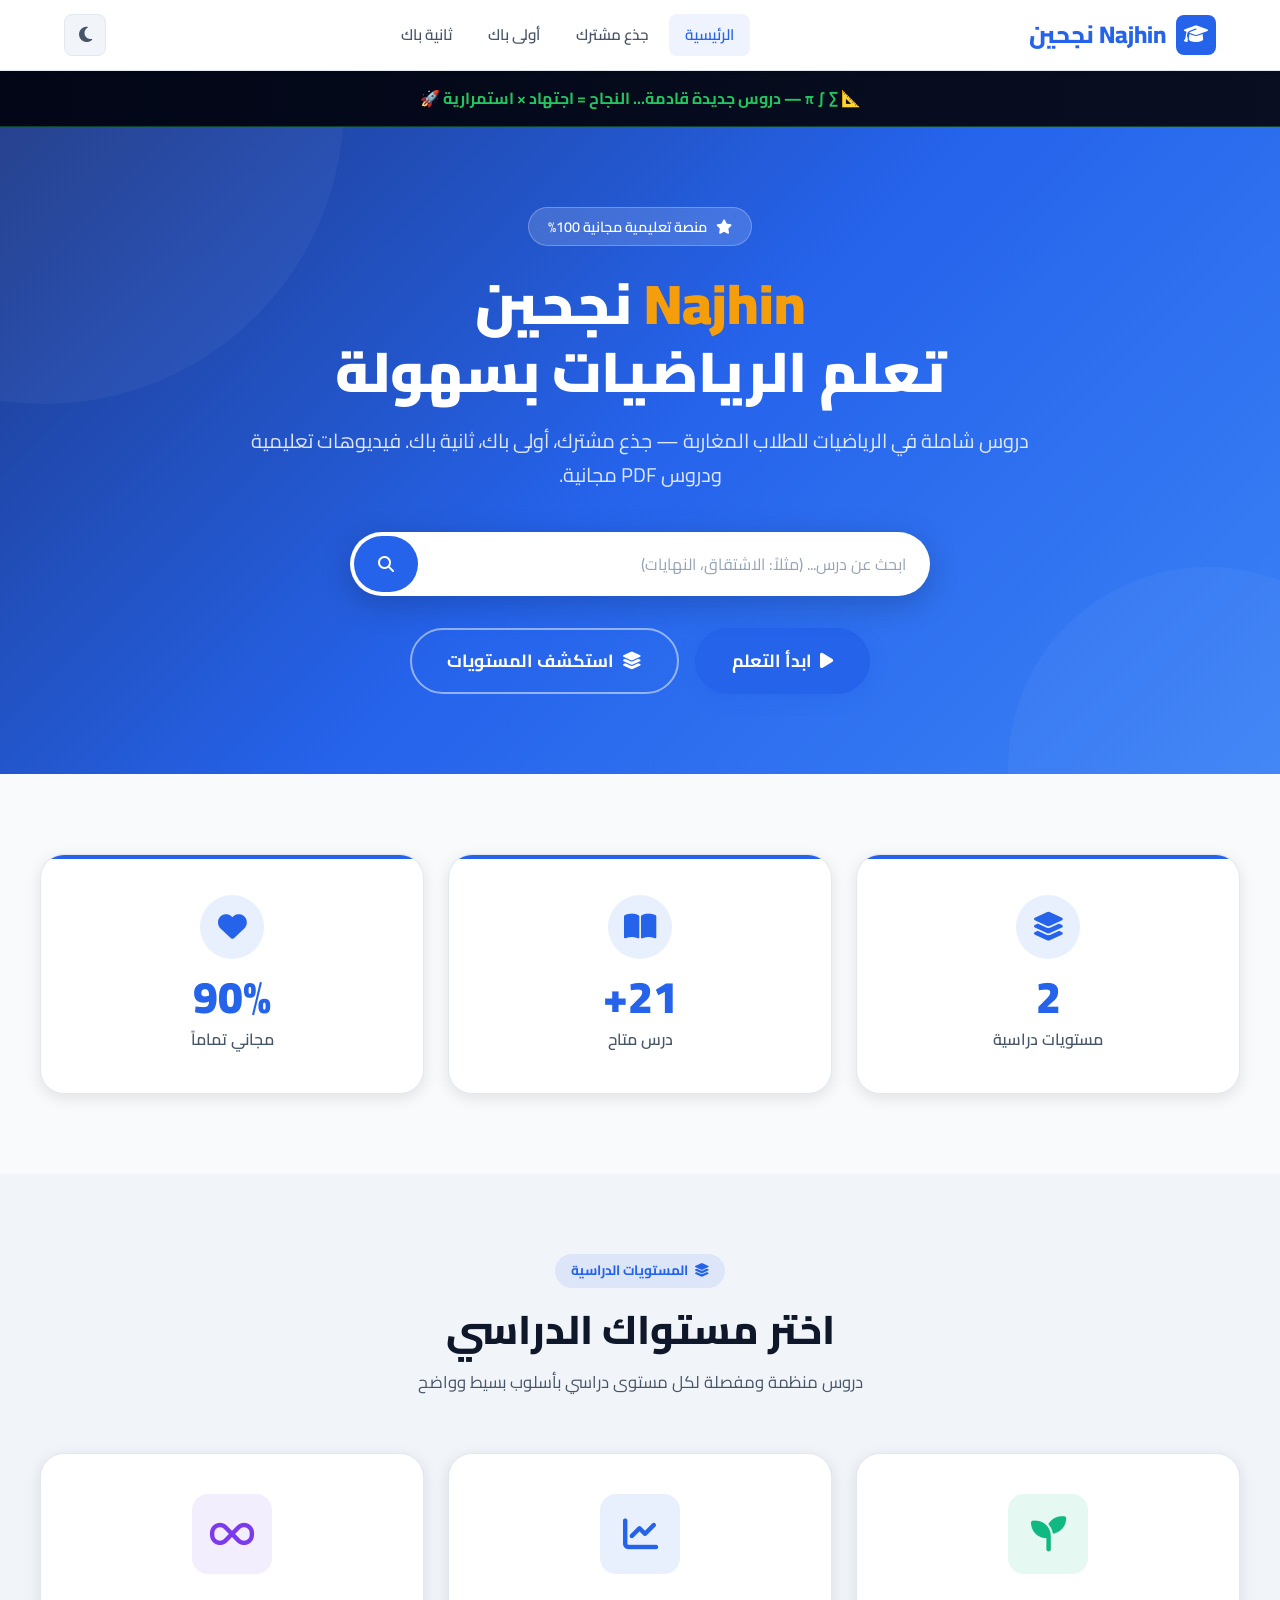
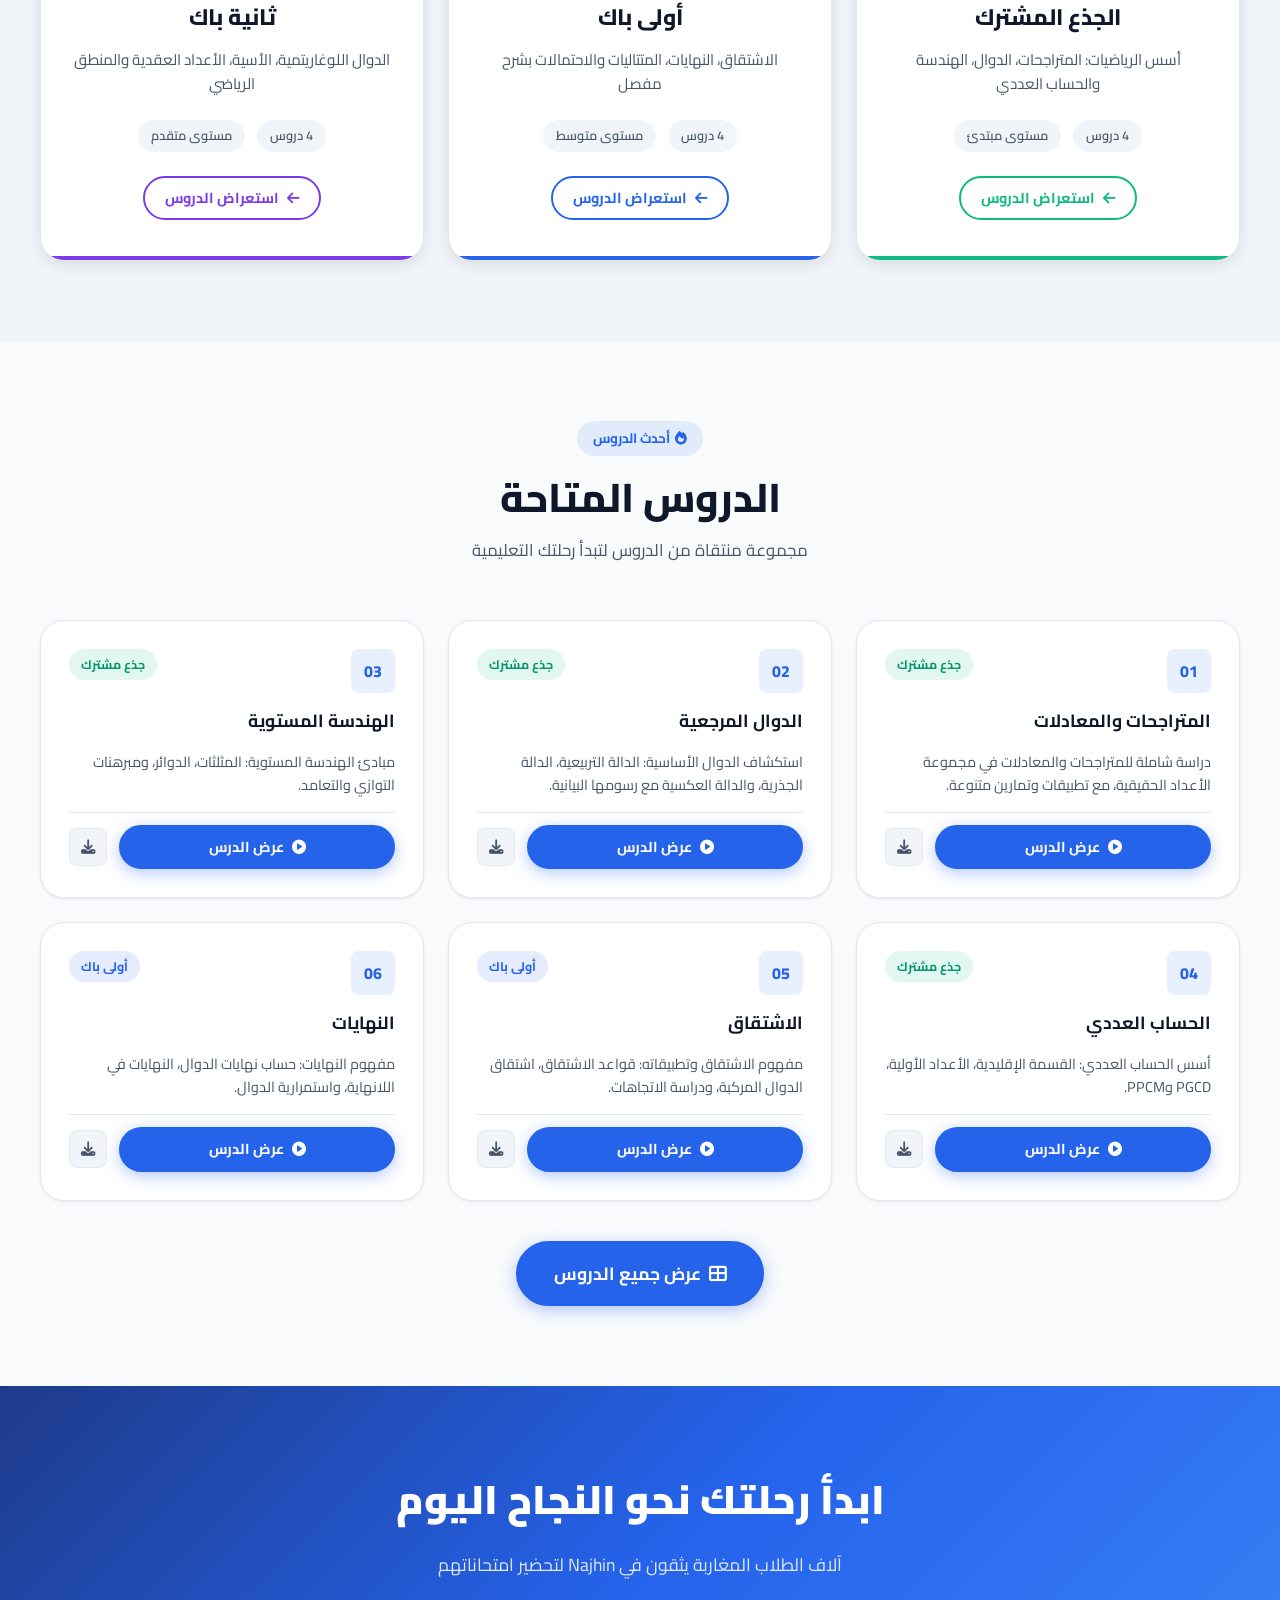
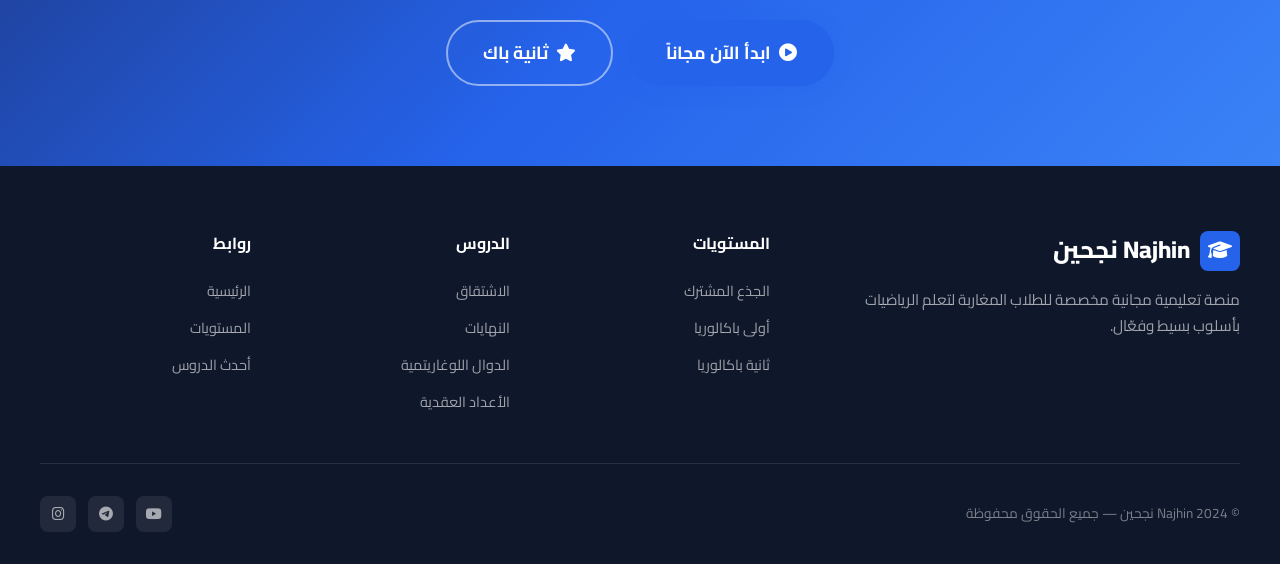
==== index.html @ 05d90739 "Update index.html" ====
<!DOCTYPE html>
<html lang="ar" dir="rtl">
<head>
  <meta charset="UTF-8" />
  <meta name="viewport" content="width=device-width, initial-scale=1.0" />
<title>Najhin - Cours Maths Maroc (TC, 1BAC, 2BAC) | نجحين</title>

<meta name="description" content="Cours de mathématiques au Maroc pour TC, 1BAC et 2BAC avec vidéos, PDF et exercices corrigés. منصة نجحين لتعلم الرياضيات بسهولة." />

<meta name="keywords" content="math maroc, 2bac maroc, cours math 1bac, tc maroc, exercices math maroc, najhin, نجحين رياضيات" />

<meta name="robots" content="index, follow" />
<meta name="author" content="Najhin" />
  <!-- Fonts -->
  <link rel="preconnect" href="https://fonts.googleapis.com" />
  <link rel="preconnect" href="https://fonts.gstatic.com" crossorigin />
  <link href="https://fonts.googleapis.com/css2?family=Cairo:wght@300;400;500;600;700;800;900&display=swap" rel="stylesheet" />
  <!-- Icons -->
  <link rel="stylesheet" href="https://cdnjs.cloudflare.com/ajax/libs/font-awesome/6.5.0/css/all.min.css" />
  <!-- Styles -->
  <link rel="stylesheet" href="css/style.css" />
</head>
<body class="page-home">

  <!-- ==================== NAVBAR ==================== -->
  <nav class="navbar">
    <div class="nav-container">
      <a href="index.html" class="nav-logo">
        <div class="logo-icon"><i class="fas fa-graduation-cap"></i></div>
        <span>Najhin نجحين</span>
      </a>

      <div class="nav-links">
        <a href="index.html" class="active">الرئيسية</a>
        <a href="tronc.html">جذع مشترك</a>
        <a href="1bac.html">أولى باك</a>
        <a href="2bac.html">ثانية باك</a>
      </div>

      <div class="nav-actions">
        <button class="btn-theme-toggle" aria-label="تغيير الوضع">
          <i class="fas fa-moon theme-icon"></i>
        </button>
        <button class="btn-menu" aria-label="القائمة">
          <i class="fas fa-bars"></i>
        </button>
      </div>
    </div>

    <!-- Mobile Menu -->
    <div class="mobile-menu">
      <a href="index.html"><i class="fas fa-home"></i> الرئيسية</a>
      <a href="tronc.html"><i class="fas fa-book"></i> جذع مشترك</a>
      <a href="1bac.html"><i class="fas fa-book-open"></i> أولى باك</a>
      <a href="2bac.html"><i class="fas fa-star"></i> ثانية باك</a>
    </div>
  </nav>

<!-- BAR ADS -->
  <div style="
  background: linear-gradient(270deg, #020617, #0f172a, #020617);
  background-size: 400% 400%;
  animation: gradientMove 8s ease infinite;
  color: #22c55e;
  text-align: center;
  padding: 14px;
  font-weight: 700;
  border-bottom: 1px solid rgba(34,197,94,0.3);
">
  📐 ∑ ∫ π — دروس جديدة قادمة... النجاح = اجتهاد × استمرارية 🚀
</div>

<style>
@keyframes gradientMove {
  0% { background-position: 0% 50%; }
  50% { background-position: 100% 50%; }
  100% { background-position: 0% 50%; }
}
</style>
  
  <!-- ==================== HERO ==================== -->
  <section class="hero">
    <div class="hero-content">
      <div class="hero-badge">
        <i class="fas fa-star" style="margin-left:0.4rem"></i>
        منصة تعليمية مجانية 100%
      </div>
      <h1>
        <span>Najhin</span> نجحين<br />
       تعلم الرياضيات بسهولة
      </h1>
      <p class="hero-subtitle">
        دروس شاملة في الرياضيات للطلاب المغاربة — جذع مشترك، أولى باك، ثانية باك.
        فيديوهات تعليمية ودروس PDF مجانية.
      </p>

      <!-- Search Bar -->
      <div class="search-container">
        <div class="search-wrapper">
          <input
            type="text"
            class="search-input"
            placeholder="ابحث عن درس... (مثلاً: الاشتقاق، النهايات)"
            aria-label="بحث في الدروس"
          />
          <button class="search-btn" aria-label="بحث">
            <i class="fas fa-search"></i>
          </button>
        </div>
        <div class="search-results" role="listbox"></div>
      </div>

      <div class="hero-cta-group">
        <a href="tronc.html" class="btn btn-primary btn-lg">
          <i class="fas fa-play"></i> ابدأ التعلم
        </a>
        <a href="#levels" class="btn btn-outline btn-lg">
          <i class="fas fa-layer-group"></i> استكشف المستويات
        </a>
      </div>
    </div>
  </section>

  <!-- ==================== STATS ==================== -->
  <section class="section">
    <div class="container">
      <div class="stats-grid">
        <div class="stat-card">
          <div class="stat-icon"><i class="fas fa-layer-group"></i></div>
          <div class="stat-number" data-count="3" data-suffix="">3</div>
          <div class="stat-label">مستويات دراسية</div>
        </div>
        <div class="stat-card">
          <div class="stat-icon"><i class="fas fa-book-open"></i></div>
          <div class="stat-number" data-count="24" data-suffix="+">24+</div>
          <div class="stat-label">درس متاح</div>
        </div>
        <div class="stat-card">
          <div class="stat-icon"><i class="fas fa-heart"></i></div>
          <div class="stat-number" data-count="100" data-suffix="%">100%</div>
          <div class="stat-label">مجاني تماماً</div>
        </div>
      </div>
    </div>
  </section>

  <!-- ==================== LEVELS ==================== -->
  <section class="section section-alt" id="levels">
    <div class="container">
      <div class="section-header">
        <div class="section-label"><i class="fas fa-layer-group" style="margin-left:0.35rem"></i>المستويات الدراسية</div>
        <h2>اختر مستواك الدراسي</h2>
        <p>دروس منظمة ومفصلة لكل مستوى دراسي بأسلوب بسيط وواضح</p>
      </div>

      <div class="levels-grid">
        <!-- Tronc Commun -->
        <a href="tronc.html" class="level-card" style="--card-color:#10b981;--card-bg:rgba(16,185,129,0.1)">
          <div class="level-icon">
            <i class="fas fa-seedling"></i>
          </div>
          <h3>الجذع المشترك</h3>
          <p>أسس الرياضيات: المتراجحات، الدوال، الهندسة والحساب العددي</p>
          <div class="level-meta">
            <span class="badge">4 دروس</span>
            <span class="badge">مستوى مبتدئ</span>
          </div>
          <span class="btn btn-outline-primary btn-sm" style="--primary:#10b981">
            <i class="fas fa-arrow-left"></i> استعراض الدروس
          </span>
        </a>

        <!-- 1ère Bac -->
        <a href="1bac.html" class="level-card" style="--card-color:#2563eb;--card-bg:rgba(37,99,235,0.1)">
          <div class="level-icon">
            <i class="fas fa-chart-line"></i>
          </div>
          <h3>أولى باك</h3>
          <p>الاشتقاق، النهايات، المتتاليات والاحتمالات بشرح مفصل</p>
          <div class="level-meta">
            <span class="badge">4 دروس</span>
            <span class="badge">مستوى متوسط</span>
          </div>
          <span class="btn btn-outline-primary btn-sm">
            <i class="fas fa-arrow-left"></i> استعراض الدروس
          </span>
        </a>

        <!-- 2ème Bac -->
        <a href="2bac.html" class="level-card" style="--card-color:#7c3aed;--card-bg:rgba(139,92,246,0.1)">
          <div class="level-icon">
            <i class="fas fa-infinity"></i>
          </div>
          <h3>ثانية باك</h3>
          <p>الدوال اللوغاريتمية، الأسية، الأعداد العقدية والمنطق الرياضي</p>
          <div class="level-meta">
            <span class="badge">4 دروس</span>
            <span class="badge">مستوى متقدم</span>
          </div>
          <span class="btn btn-outline-primary btn-sm" style="--primary:#7c3aed">
            <i class="fas fa-arrow-left"></i> استعراض الدروس
          </span>
        </a>
      </div>
    </div>
  </section>

  <!-- ==================== LATEST LESSONS ==================== -->
  <section class="section" id="latest">
    <div class="container">
      <div class="section-header">
        <div class="section-label"><i class="fas fa-fire" style="margin-left:0.35rem"></i>أحدث الدروس</div>
        <h2>الدروس المتاحة</h2>
        <p>مجموعة منتقاة من الدروس لتبدأ رحلتك التعليمية</p>
      </div>

      <div class="lessons-grid" id="latest-lessons">
        <div class="spinner"></div>
      </div>

      <div style="text-align:center;margin-top:2.5rem">
        <a href="tronc.html" class="btn btn-primary btn-lg">
          <i class="fas fa-th-large"></i> عرض جميع الدروس
        </a>
      </div>
    </div>
  </section>

  <!-- ==================== CTA ==================== -->
  <section class="cta-section">
    <div class="container">
      <h2>ابدأ رحلتك نحو النجاح اليوم</h2>
      <p>آلاف الطلاب المغاربة يثقون في Najhin لتحضير امتحاناتهم</p>
      <div class="cta-group">
        <a href="tronc.html" class="btn btn-primary btn-lg">
          <i class="fas fa-play-circle"></i> ابدأ الآن مجاناً
        </a>
        <a href="2bac.html" class="btn btn-outline btn-lg">
          <i class="fas fa-star"></i> ثانية باك
        </a>
      </div>
    </div>
  </section>

  <!-- ==================== FOOTER ==================== -->
  <footer class="footer">
    <div class="footer-grid">
      <div class="footer-brand">
        <a href="index.html" class="nav-logo">
          <div class="logo-icon"><i class="fas fa-graduation-cap"></i></div>
          <span>Najhin نجحين</span>
        </a>
        <p style="margin-top:1rem">منصة تعليمية مجانية مخصصة للطلاب المغاربة لتعلم الرياضيات بأسلوب بسيط وفعّال.</p>
      </div>
      <div class="footer-col">
        <h4>المستويات</h4>
        <ul>
          <li><a href="tronc.html">الجذع المشترك</a></li>
          <li><a href="1bac.html">أولى باكالوريا</a></li>
          <li><a href="2bac.html">ثانية باكالوريا</a></li>
        </ul>
      </div>
      <div class="footer-col">
        <h4>الدروس</h4>
        <ul>
          <li><a href="lesson.html?slug=derivation">الاشتقاق</a></li>
          <li><a href="lesson.html?slug=limits">النهايات</a></li>
          <li><a href="lesson.html?slug=logarithms">الدوال اللوغاريتمية</a></li>
          <li><a href="lesson.html?slug=complex">الأعداد العقدية</a></li>
        </ul>
      </div>
      <div class="footer-col">
        <h4>روابط</h4>
        <ul>
          <li><a href="index.html">الرئيسية</a></li>
          <li><a href="#levels">المستويات</a></li>
          <li><a href="#latest">أحدث الدروس</a></li>
        </ul>
      </div>
    </div>
    <div class="footer-bottom" style="max-width:1200px;margin:0 auto">
      <p>© 2024 Najhin نجحين — جميع الحقوق محفوظة</p>
      <div class="footer-social">
        <a href="#" aria-label="YouTube"><i class="fab fa-youtube"></i></a>
        <a href="#" aria-label="Telegram"><i class="fab fa-telegram"></i></a>
        <a href="#" aria-label="Instagram"><i class="fab fa-instagram"></i></a>
      </div>
    </div>
  </footer>

  <!-- Scroll to Top -->
  <button class="scroll-top" aria-label="العودة للأعلى">
    <i class="fas fa-chevron-up"></i>
  </button>

  <script src="js/main.js"></script>
</body>
</html>
---- css/style.css ----
/* ==========================================
   Najhin - نجحين - Math Education Website
   CSS Stylesheet
   ========================================== */

/* --- Google Fonts Import --- */
@import url('https://fonts.googleapis.com/css2?family=Cairo:wght@300;400;500;600;700;800;900&display=swap');

/* --- CSS Variables (Light Mode) --- */
:root {
  --primary: #2563eb;
  --primary-dark: #1d4ed8;
  --primary-light: #3b82f6;
  --secondary: #0f172a;
  --accent: #f59e0b;
  --success: #10b981;
  --danger: #ef4444;

  --bg: #f8fafc;
  --bg-card: #ffffff;
  --bg-nav: #ffffff;
  --bg-footer: #0f172a;
  --bg-hero: linear-gradient(135deg, #1e3a8a 0%, #2563eb 50%, #3b82f6 100%);
  --bg-section-alt: #f1f5f9;

  --text-primary: #0f172a;
  --text-secondary: #475569;
  --text-muted: #94a3b8;
  --text-on-primary: #ffffff;
  --text-on-dark: #e2e8f0;

  --border: #e2e8f0;
  --border-focus: #2563eb;

  --shadow-sm: 0 1px 3px rgba(0,0,0,0.08);
  --shadow-md: 0 4px 16px rgba(0,0,0,0.10);
  --shadow-lg: 0 8px 32px rgba(0,0,0,0.12);
  --shadow-hover: 0 12px 40px rgba(37,99,235,0.18);

  --radius-sm: 8px;
  --radius-md: 16px;
  --radius-lg: 24px;
  --radius-xl: 32px;

  --transition: all 0.3s ease;
  --font: 'Cairo', sans-serif;
}

/* --- Dark Mode Variables --- */
[data-theme="dark"] {
  --bg: #0f172a;
  --bg-card: #1e293b;
  --bg-nav: #1e293b;
  --bg-footer: #020617;
  --bg-hero: linear-gradient(135deg, #0f172a 0%, #1e3a8a 50%, #1d4ed8 100%);
  --bg-section-alt: #1a2744;

  --text-primary: #f1f5f9;
  --text-secondary: #94a3b8;
  --text-muted: #64748b;
  --text-on-dark: #cbd5e1;

  --border: #334155;
  --border-focus: #3b82f6;

  --shadow-sm: 0 1px 3px rgba(0,0,0,0.3);
  --shadow-md: 0 4px 16px rgba(0,0,0,0.4);
  --shadow-lg: 0 8px 32px rgba(0,0,0,0.5);
  --shadow-hover: 0 12px 40px rgba(59,130,246,0.25);
}

/* --- Reset & Base --- */
*, *::before, *::after {
  box-sizing: border-box;
  margin: 0;
  padding: 0;
}

html {
  scroll-behavior: smooth;
  font-size: 16px;
}

body {
  font-family: var(--font);
  background-color: var(--bg);
  color: var(--text-primary);
  direction: rtl;
  text-align: right;
  transition: background-color 0.3s ease, color 0.3s ease;
  line-height: 1.7;
  overflow-x: hidden;
}

a {
  color: inherit;
  text-decoration: none;
  transition: var(--transition);
}

img {
  max-width: 100%;
  height: auto;
  display: block;
}

ul, ol {
  list-style: none;
}

button {
  font-family: var(--font);
  cursor: pointer;
  border: none;
  outline: none;
  transition: var(--transition);
}

input, textarea, select {
  font-family: var(--font);
  outline: none;
  border: none;
}

/* ==========================================
   NAVBAR
   ========================================== */
.navbar {
  background: var(--bg-nav);
  border-bottom: 1px solid var(--border);
  position: sticky;
  top: 0;
  z-index: 1000;
  box-shadow: var(--shadow-sm);
  transition: background-color 0.3s ease;
}

.nav-container {
  max-width: 1200px;
  margin: 0 auto;
  padding: 0 1.5rem;
  display: flex;
  align-items: center;
  justify-content: space-between;
  height: 70px;
  gap: 1rem;
}

.nav-logo {
  display: flex;
  align-items: center;
  gap: 0.6rem;
  font-size: 1.5rem;
  font-weight: 800;
  color: var(--primary);
  flex-shrink: 0;
}

.nav-logo .logo-icon {
  width: 40px;
  height: 40px;
  background: var(--primary);
  color: white;
  border-radius: var(--radius-sm);
  display: flex;
  align-items: center;
  justify-content: center;
  font-size: 1.2rem;
}

.nav-links {
  display: flex;
  align-items: center;
  gap: 0.25rem;
}

.nav-links a {
  padding: 0.5rem 1rem;
  border-radius: var(--radius-sm);
  font-weight: 600;
  font-size: 0.95rem;
  color: var(--text-secondary);
  white-space: nowrap;
}

.nav-links a:hover,
.nav-links a.active {
  color: var(--primary);
  background: rgba(37,99,235,0.08);
}

.nav-actions {
  display: flex;
  align-items: center;
  gap: 0.5rem;
  flex-shrink: 0;
}

.btn-theme-toggle {
  width: 42px;
  height: 42px;
  border-radius: var(--radius-sm);
  background: var(--bg-section-alt);
  color: var(--text-secondary);
  display: flex;
  align-items: center;
  justify-content: center;
  font-size: 1.1rem;
  border: 1px solid var(--border);
}

.btn-theme-toggle:hover {
  background: var(--primary);
  color: white;
  border-color: var(--primary);
}

.btn-menu {
  display: none;
  width: 42px;
  height: 42px;
  border-radius: var(--radius-sm);
  background: var(--bg-section-alt);
  color: var(--text-secondary);
  align-items: center;
  justify-content: center;
  font-size: 1.2rem;
  border: 1px solid var(--border);
}

.mobile-menu {
  display: none;
  flex-direction: column;
  gap: 0.25rem;
  padding: 1rem 1.5rem;
  background: var(--bg-nav);
  border-top: 1px solid var(--border);
}

.mobile-menu.open {
  display: flex;
}

.mobile-menu a {
  padding: 0.75rem 1rem;
  border-radius: var(--radius-sm);
  font-weight: 600;
  color: var(--text-secondary);
  display: flex;
  align-items: center;
  gap: 0.5rem;
}

.mobile-menu a:hover,
.mobile-menu a.active {
  color: var(--primary);
  background: rgba(37,99,235,0.08);
}

/* ==========================================
   HERO SECTION
   ========================================== */
.hero {
  background: var(--bg-hero);
  padding: 5rem 1.5rem;
  text-align: center;
  position: relative;
  overflow: hidden;
}

.hero::before {
  content: '';
  position: absolute;
  top: -50%;
  left: -20%;
  width: 600px;
  height: 600px;
  background: rgba(255,255,255,0.04);
  border-radius: 50%;
  pointer-events: none;
}

.hero::after {
  content: '';
  position: absolute;
  bottom: -30%;
  right: -10%;
  width: 400px;
  height: 400px;
  background: rgba(255,255,255,0.04);
  border-radius: 50%;
  pointer-events: none;
}

.hero-content {
  max-width: 780px;
  margin: 0 auto;
  position: relative;
  z-index: 1;
}

.hero-badge {
  display: inline-block;
  background: rgba(255,255,255,0.15);
  color: white;
  padding: 0.4rem 1.2rem;
  border-radius: 50px;
  font-size: 0.9rem;
  font-weight: 600;
  margin-bottom: 1.5rem;
  border: 1px solid rgba(255,255,255,0.25);
  backdrop-filter: blur(10px);
}

.hero h1 {
  font-size: clamp(2rem, 5vw, 3.5rem);
  font-weight: 900;
  color: white;
  line-height: 1.2;
  margin-bottom: 1.2rem;
}

.hero h1 span {
  color: var(--accent);
}

.hero-subtitle {
  font-size: clamp(1rem, 2.5vw, 1.25rem);
  color: rgba(255,255,255,0.85);
  margin-bottom: 2.5rem;
  font-weight: 400;
}

/* Search Bar */
.search-container {
  max-width: 580px;
  margin: 0 auto 2rem;
  position: relative;
}

.search-wrapper {
  display: flex;
  background: white;
  border-radius: 50px;
  overflow: hidden;
  box-shadow: 0 8px 32px rgba(0,0,0,0.2);
}

.search-input {
  flex: 1;
  padding: 1rem 1.5rem;
  font-size: 1rem;
  font-family: var(--font);
  color: var(--secondary);
  background: transparent;
  direction: rtl;
}

.search-input::placeholder {
  color: #94a3b8;
}

.search-btn {
  padding: 0.8rem 1.5rem;
  background: var(--primary);
  color: white;
  font-size: 1rem;
  border-radius: 50px;
  margin: 4px;
}

.search-btn:hover {
  background: var(--primary-dark);
}

/* Search Results Dropdown */
.search-results {
  position: absolute;
  top: calc(100% + 8px);
  right: 0;
  left: 0;
  background: white;
  border-radius: var(--radius-md);
  box-shadow: var(--shadow-lg);
  max-height: 320px;
  overflow-y: auto;
  z-index: 100;
  display: none;
}

.search-results.show {
  display: block;
}

.search-result-item {
  display: flex;
  align-items: center;
  gap: 1rem;
  padding: 0.85rem 1.2rem;
  border-bottom: 1px solid #f1f5f9;
  cursor: pointer;
  transition: var(--transition);
}

.search-result-item:last-child {
  border-bottom: none;
}

.search-result-item:hover {
  background: #f0f7ff;
}

.search-result-item .result-icon {
  width: 36px;
  height: 36px;
  background: rgba(37,99,235,0.1);
  border-radius: var(--radius-sm);
  display: flex;
  align-items: center;
  justify-content: center;
  color: var(--primary);
  flex-shrink: 0;
}

.search-result-item .result-info {
  text-align: right;
}

.search-result-item .result-title {
  font-weight: 700;
  font-size: 0.95rem;
  color: var(--secondary);
}

.search-result-item .result-level {
  font-size: 0.8rem;
  color: #64748b;
}

.no-results {
  padding: 1.5rem;
  text-align: center;
  color: #64748b;
  font-size: 0.95rem;
}

.hero-cta-group {
  display: flex;
  gap: 1rem;
  justify-content: center;
  flex-wrap: wrap;
}

/* ==========================================
   BUTTONS
   ========================================== */
.btn {
  display: inline-flex;
  align-items: center;
  gap: 0.5rem;
  padding: 0.8rem 1.8rem;
  border-radius: 50px;
  font-weight: 700;
  font-size: 1rem;
  font-family: var(--font);
  transition: var(--transition);
  cursor: pointer;
  border: 2px solid transparent;
}

.btn-primary {
  background: var(--primary);
  color: white;
  border-color: var(--primary);
  box-shadow: 0 4px 16px rgba(37,99,235,0.35);
}

.btn-primary:hover {
  background: var(--primary-dark);
  border-color: var(--primary-dark);
  transform: translateY(-2px);
  box-shadow: 0 8px 24px rgba(37,99,235,0.45);
}

.btn-outline {
  background: transparent;
  color: white;
  border-color: rgba(255,255,255,0.5);
}

.btn-outline:hover {
  background: rgba(255,255,255,0.15);
  border-color: white;
}

.btn-outline-primary {
  background: transparent;
  color: var(--primary);
  border-color: var(--primary);
}

.btn-outline-primary:hover {
  background: var(--primary);
  color: white;
  transform: translateY(-2px);
}

.btn-sm {
  padding: 0.5rem 1.2rem;
  font-size: 0.9rem;
}

.btn-lg {
  padding: 1rem 2.2rem;
  font-size: 1.1rem;
}

/* ==========================================
   SECTIONS
   ========================================== */
.section {
  padding: 5rem 1.5rem;
}

.section-alt {
  background: var(--bg-section-alt);
}

.container {
  max-width: 1200px;
  margin: 0 auto;
}

.section-header {
  text-align: center;
  margin-bottom: 3.5rem;
}

.section-label {
  display: inline-block;
  background: rgba(37,99,235,0.1);
  color: var(--primary);
  padding: 0.35rem 1rem;
  border-radius: 50px;
  font-size: 0.85rem;
  font-weight: 700;
  margin-bottom: 1rem;
}

.section-header h2 {
  font-size: clamp(1.6rem, 3.5vw, 2.5rem);
  font-weight: 800;
  color: var(--text-primary);
  margin-bottom: 0.75rem;
  line-height: 1.3;
}

.section-header p {
  font-size: 1.05rem;
  color: var(--text-secondary);
  max-width: 580px;
  margin: 0 auto;
}

/* ==========================================
   STATS SECTION
   ========================================== */
.stats-grid {
  display: grid;
  grid-template-columns: repeat(3, 1fr);
  gap: 1.5rem;
}

.stat-card {
  background: var(--bg-card);
  border-radius: var(--radius-lg);
  padding: 2.5rem 2rem;
  text-align: center;
  box-shadow: var(--shadow-md);
  border: 1px solid var(--border);
  transition: var(--transition);
  position: relative;
  overflow: hidden;
}

.stat-card::before {
  content: '';
  position: absolute;
  top: 0;
  left: 0;
  right: 0;
  height: 4px;
  background: var(--primary);
  border-radius: var(--radius-lg) var(--radius-lg) 0 0;
}

.stat-card:hover {
  transform: translateY(-4px);
  box-shadow: var(--shadow-hover);
}

.stat-icon {
  width: 64px;
  height: 64px;
  background: rgba(37,99,235,0.1);
  border-radius: 50%;
  display: flex;
  align-items: center;
  justify-content: center;
  font-size: 1.8rem;
  margin: 0 auto 1rem;
  color: var(--primary);
}

.stat-number {
  font-size: 2.8rem;
  font-weight: 900;
  color: var(--primary);
  line-height: 1;
  margin-bottom: 0.4rem;
}

.stat-label {
  font-size: 1rem;
  color: var(--text-secondary);
  font-weight: 600;
}

/* ==========================================
   LEVEL CARDS
   ========================================== */
.levels-grid {
  display: grid;
  grid-template-columns: repeat(3, 1fr);
  gap: 1.5rem;
}

.level-card {
  background: var(--bg-card);
  border-radius: var(--radius-lg);
  padding: 2.5rem 2rem;
  border: 1px solid var(--border);
  box-shadow: var(--shadow-md);
  transition: var(--transition);
  cursor: pointer;
  display: flex;
  flex-direction: column;
  align-items: center;
  text-align: center;
  position: relative;
  overflow: hidden;
}

.level-card::after {
  content: '';
  position: absolute;
  bottom: 0;
  left: 0;
  right: 0;
  height: 4px;
  background: var(--card-color, var(--primary));
  transition: var(--transition);
}

.level-card:hover {
  transform: translateY(-6px);
  box-shadow: var(--shadow-hover);
  border-color: var(--card-color, var(--primary));
}

.level-card:hover::after {
  height: 6px;
}

.level-icon {
  width: 80px;
  height: 80px;
  border-radius: var(--radius-md);
  display: flex;
  align-items: center;
  justify-content: center;
  font-size: 2.2rem;
  margin-bottom: 1.5rem;
  background: var(--card-bg, rgba(37,99,235,0.1));
  color: var(--card-color, var(--primary));
  transition: var(--transition);
}

.level-card:hover .level-icon {
  transform: scale(1.1) rotate(-5deg);
}

.level-card h3 {
  font-size: 1.4rem;
  font-weight: 800;
  color: var(--text-primary);
  margin-bottom: 0.75rem;
}

.level-card p {
  font-size: 0.95rem;
  color: var(--text-secondary);
  margin-bottom: 1.5rem;
  line-height: 1.6;
}

.level-meta {
  display: flex;
  gap: 0.75rem;
  margin-bottom: 1.5rem;
  flex-wrap: wrap;
  justify-content: center;
}

.level-meta .badge {
  padding: 0.3rem 0.8rem;
  border-radius: 50px;
  font-size: 0.8rem;
  font-weight: 600;
  background: var(--bg-section-alt);
  color: var(--text-secondary);
}

/* ==========================================
   LESSON CARDS
   ========================================== */
.lessons-grid {
  display: grid;
  grid-template-columns: repeat(auto-fill, minmax(300px, 1fr));
  gap: 1.5rem;
}

.lesson-card {
  background: var(--bg-card);
  border-radius: var(--radius-lg);
  padding: 1.75rem;
  border: 1px solid var(--border);
  box-shadow: var(--shadow-sm);
  transition: var(--transition);
  display: flex;
  flex-direction: column;
  gap: 1rem;
}

.lesson-card:hover {
  transform: translateY(-4px);
  box-shadow: var(--shadow-hover);
  border-color: var(--primary);
}

.lesson-card-header {
  display: flex;
  align-items: flex-start;
  justify-content: space-between;
  gap: 0.75rem;
}

.lesson-number {
  width: 44px;
  height: 44px;
  background: rgba(37,99,235,0.1);
  color: var(--primary);
  border-radius: var(--radius-sm);
  display: flex;
  align-items: center;
  justify-content: center;
  font-weight: 800;
  font-size: 1rem;
  flex-shrink: 0;
}

.lesson-badge {
  padding: 0.3rem 0.75rem;
  border-radius: 50px;
  font-size: 0.78rem;
  font-weight: 700;
  white-space: nowrap;
}

.badge-tronc {
  background: rgba(16,185,129,0.12);
  color: #059669;
}

.badge-1bac {
  background: rgba(37,99,235,0.12);
  color: #2563eb;
}

.badge-2bac {
  background: rgba(139,92,246,0.12);
  color: #7c3aed;
}

.lesson-card h3 {
  font-size: 1.1rem;
  font-weight: 700;
  color: var(--text-primary);
  line-height: 1.4;
}

.lesson-card p {
  font-size: 0.9rem;
  color: var(--text-secondary);
  line-height: 1.6;
  flex: 1;
}

.lesson-card-footer {
  display: flex;
  align-items: center;
  gap: 0.75rem;
  padding-top: 0.75rem;
  border-top: 1px solid var(--border);
}

.lesson-card-footer .btn {
  flex: 1;
  justify-content: center;
}

.lesson-icon-group {
  display: flex;
  gap: 0.5rem;
}

.lesson-icon-btn {
  width: 38px;
  height: 38px;
  border-radius: var(--radius-sm);
  background: var(--bg-section-alt);
  color: var(--text-secondary);
  display: flex;
  align-items: center;
  justify-content: center;
  font-size: 0.9rem;
  border: 1px solid var(--border);
  transition: var(--transition);
}

.lesson-icon-btn:hover {
  background: var(--primary);
  color: white;
  border-color: var(--primary);
}

/* ==========================================
   LEVEL PAGE HEADER
   ========================================== */
.page-header {
  background: var(--bg-hero);
  padding: 4rem 1.5rem;
  text-align: center;
  color: white;
}

.breadcrumb {
  display: flex;
  align-items: center;
  gap: 0.5rem;
  justify-content: center;
  margin-bottom: 1.5rem;
  font-size: 0.9rem;
  color: rgba(255,255,255,0.7);
}

.breadcrumb a {
  color: rgba(255,255,255,0.7);
}

.breadcrumb a:hover {
  color: white;
}

.breadcrumb .separator {
  font-size: 0.7rem;
  opacity: 0.5;
}

.page-header h1 {
  font-size: clamp(1.8rem, 4vw, 3rem);
  font-weight: 900;
  margin-bottom: 1rem;
}

.page-header p {
  font-size: 1.1rem;
  opacity: 0.85;
  max-width: 600px;
  margin: 0 auto;
}

/* ==========================================
   LESSON PAGE
   ========================================== */
.lesson-page {
  max-width: 900px;
  margin: 0 auto;
  padding: 3rem 1.5rem;
}

.lesson-header {
  margin-bottom: 2rem;
}

.lesson-header .breadcrumb {
  justify-content: flex-end;
  margin-bottom: 1.25rem;
  color: var(--text-muted);
}

.lesson-header .breadcrumb a {
  color: var(--text-muted);
}

.lesson-header h1 {
  font-size: clamp(1.6rem, 3.5vw, 2.5rem);
  font-weight: 900;
  color: var(--text-primary);
  margin-bottom: 1rem;
  line-height: 1.3;
}

.lesson-meta-row {
  display: flex;
  gap: 0.75rem;
  flex-wrap: wrap;
  align-items: center;
}

.lesson-meta-row .lesson-badge {
  font-size: 0.85rem;
}

.lesson-desc {
  font-size: 1.05rem;
  color: var(--text-secondary);
  line-height: 1.75;
  margin: 1.5rem 0 2rem;
}

/* Video Section */
.video-section {
  background: var(--bg-card);
  border-radius: var(--radius-lg);
  overflow: hidden;
  border: 1px solid var(--border);
  box-shadow: var(--shadow-md);
  margin-bottom: 2rem;
}

.video-label {
  padding: 1.25rem 1.5rem;
  border-bottom: 1px solid var(--border);
  font-weight: 700;
  color: var(--text-primary);
  display: flex;
  align-items: center;
  gap: 0.5rem;
}

.video-label i {
  color: var(--danger);
}

.video-wrapper {
  position: relative;
  padding-bottom: 56.25%;
  height: 0;
  overflow: hidden;
}

.video-wrapper iframe {
  position: absolute;
  top: 0;
  left: 0;
  width: 100%;
  height: 100%;
  border: none;
}

.video-placeholder {
  padding: 4rem 2rem;
  text-align: center;
  background: var(--bg-section-alt);
}

.video-placeholder i {
  font-size: 4rem;
  color: var(--danger);
  margin-bottom: 1rem;
}

.video-placeholder p {
  color: var(--text-secondary);
  font-size: 1rem;
}

/* PDF Section */
.pdf-section {
  background: var(--bg-card);
  border-radius: var(--radius-lg);
  padding: 1.75rem;
  border: 1px solid var(--border);
  box-shadow: var(--shadow-md);
  margin-bottom: 2rem;
}

.pdf-section h3 {
  font-size: 1.1rem;
  font-weight: 700;
  color: var(--text-primary);
  margin-bottom: 1.25rem;
  display: flex;
  align-items: center;
  gap: 0.5rem;
}

.pdf-section h3 i {
  color: var(--danger);
}

.pdf-actions {
  display: flex;
  gap: 1rem;
  flex-wrap: wrap;
}

/* Related Lessons */
.related-section {
  margin-bottom: 2rem;
}

.related-section h3 {
  font-size: 1.3rem;
  font-weight: 800;
  color: var(--text-primary);
  margin-bottom: 1.5rem;
  display: flex;
  align-items: center;
  gap: 0.5rem;
}

/* ==========================================
   CTA SECTION
   ========================================== */
.cta-section {
  background: var(--bg-hero);
  padding: 5rem 1.5rem;
  text-align: center;
  color: white;
}

.cta-section h2 {
  font-size: clamp(1.6rem, 3.5vw, 2.5rem);
  font-weight: 900;
  margin-bottom: 1rem;
}

.cta-section p {
  font-size: 1.1rem;
  opacity: 0.85;
  margin-bottom: 2.5rem;
  max-width: 540px;
  margin-left: auto;
  margin-right: auto;
}

.cta-group {
  display: flex;
  gap: 1rem;
  justify-content: center;
  flex-wrap: wrap;
}

/* ==========================================
   FOOTER
   ========================================== */
.footer {
  background: var(--bg-footer);
  color: var(--text-on-dark);
  padding: 4rem 1.5rem 2rem;
}

.footer-grid {
  max-width: 1200px;
  margin: 0 auto;
  display: grid;
  grid-template-columns: 2fr 1fr 1fr 1fr;
  gap: 3rem;
  padding-bottom: 3rem;
  border-bottom: 1px solid rgba(255,255,255,0.1);
  margin-bottom: 2rem;
}

.footer-brand .nav-logo {
  color: white;
  margin-bottom: 1rem;
}

.footer-brand p {
  font-size: 0.95rem;
  color: rgba(255,255,255,0.6);
  line-height: 1.7;
}

.footer-col h4 {
  font-size: 1rem;
  font-weight: 700;
  margin-bottom: 1.25rem;
  color: white;
}

.footer-col ul {
  display: flex;
  flex-direction: column;
  gap: 0.6rem;
}

.footer-col ul li a {
  color: rgba(255,255,255,0.6);
  font-size: 0.9rem;
  transition: var(--transition);
}

.footer-col ul li a:hover {
  color: white;
  padding-right: 0.25rem;
}

.footer-bottom {
  max-width: 1200px;
  margin: 0 auto;
  display: flex;
  align-items: center;
  justify-content: space-between;
  flex-wrap: wrap;
  gap: 1rem;
}

.footer-bottom p {
  font-size: 0.85rem;
  color: rgba(255,255,255,0.45);
}

.footer-social {
  display: flex;
  gap: 0.75rem;
}

.footer-social a {
  width: 36px;
  height: 36px;
  background: rgba(255,255,255,0.08);
  border-radius: var(--radius-sm);
  display: flex;
  align-items: center;
  justify-content: center;
  color: rgba(255,255,255,0.6);
  font-size: 0.9rem;
  transition: var(--transition);
}

.footer-social a:hover {
  background: var(--primary);
  color: white;
}

/* ==========================================
   FILTER BAR (Level Pages)
   ========================================== */
.filter-bar {
  display: flex;
  align-items: center;
  gap: 1rem;
  margin-bottom: 2rem;
  flex-wrap: wrap;
}

.filter-bar .filter-label {
  font-weight: 700;
  color: var(--text-secondary);
  white-space: nowrap;
}

.filter-tabs {
  display: flex;
  gap: 0.5rem;
  flex-wrap: wrap;
}

.filter-tab {
  padding: 0.5rem 1.2rem;
  border-radius: 50px;
  font-weight: 600;
  font-size: 0.9rem;
  border: 2px solid var(--border);
  background: var(--bg-card);
  color: var(--text-secondary);
  cursor: pointer;
  transition: var(--transition);
}

.filter-tab.active,
.filter-tab:hover {
  background: var(--primary);
  color: white;
  border-color: var(--primary);
}

/* ==========================================
   EMPTY STATE
   ========================================== */
.empty-state {
  text-align: center;
  padding: 5rem 2rem;
  color: var(--text-muted);
}

.empty-state i {
  font-size: 4rem;
  margin-bottom: 1.5rem;
  display: block;
}

.empty-state h3 {
  font-size: 1.3rem;
  font-weight: 700;
  margin-bottom: 0.75rem;
  color: var(--text-secondary);
}

/* ==========================================
   SCROLL TO TOP
   ========================================== */
.scroll-top {
  position: fixed;
  bottom: 2rem;
  left: 1.5rem;
  width: 48px;
  height: 48px;
  background: var(--primary);
  color: white;
  border-radius: 50%;
  display: flex;
  align-items: center;
  justify-content: center;
  box-shadow: var(--shadow-md);
  cursor: pointer;
  transition: var(--transition);
  opacity: 0;
  pointer-events: none;
  z-index: 999;
  font-size: 1.1rem;
}

.scroll-top.show {
  opacity: 1;
  pointer-events: all;
}

.scroll-top:hover {
  transform: translateY(-3px);
  box-shadow: var(--shadow-hover);
}

/* ==========================================
   UTILITIES
   ========================================== */
.text-center { text-align: center; }
.text-primary { color: var(--primary) !important; }
.text-success { color: var(--success) !important; }
.text-danger { color: var(--danger) !important; }
.mt-1 { margin-top: 0.5rem; }
.mt-2 { margin-top: 1rem; }
.mt-3 { margin-top: 1.5rem; }
.mb-1 { margin-bottom: 0.5rem; }
.mb-2 { margin-bottom: 1rem; }
.mb-3 { margin-bottom: 1.5rem; }
.gap-1 { gap: 0.5rem; }
.flex { display: flex; }
.items-center { align-items: center; }
.justify-between { justify-content: space-between; }
.w-full { width: 100%; }

/* Loading Spinner */
.spinner {
  width: 40px;
  height: 40px;
  border: 3px solid var(--border);
  border-top-color: var(--primary);
  border-radius: 50%;
  animation: spin 0.8s linear infinite;
  margin: 3rem auto;
}

@keyframes spin {
  to { transform: rotate(360deg); }
}

/* ==========================================
   RESPONSIVE - TABLET
   ========================================== */
@media (max-width: 1024px) {
  .levels-grid {
    grid-template-columns: repeat(2, 1fr);
  }

  .footer-grid {
    grid-template-columns: 1fr 1fr;
    gap: 2rem;
  }

  .stats-grid {
    grid-template-columns: repeat(3, 1fr);
  }
}

/* ==========================================
   RESPONSIVE - MOBILE
   ========================================== */
@media (max-width: 768px) {
  .nav-links {
    display: none;
  }

  .btn-menu {
    display: flex;
  }

  .levels-grid {
    grid-template-columns: 1fr;
  }

  .stats-grid {
    grid-template-columns: 1fr;
    gap: 1rem;
  }

  .lessons-grid {
    grid-template-columns: 1fr;
  }

  .footer-grid {
    grid-template-columns: 1fr;
    gap: 2rem;
  }

  .footer-bottom {
    flex-direction: column;
    text-align: center;
  }

  .hero {
    padding: 3.5rem 1.25rem;
  }

  .section {
    padding: 3.5rem 1.25rem;
  }

  .cta-section {
    padding: 3.5rem 1.25rem;
  }

  .hero-cta-group {
    flex-direction: column;
    align-items: center;
  }

  .search-wrapper {
    flex-direction: row;
  }

  .pdf-actions {
    flex-direction: column;
  }

  .pdf-actions .btn {
    width: 100%;
    justify-content: center;
  }

  .lesson-meta-row {
    flex-direction: column;
    align-items: flex-start;
  }

  .lesson-card-footer {
    flex-wrap: wrap;
  }

  .filter-bar {
    flex-direction: column;
    align-items: flex-start;
  }
}

@media (max-width: 480px) {
  .nav-logo span {
    display: none;
  }

  .stat-number {
    font-size: 2.2rem;
  }

  .stat-card {
    padding: 1.75rem 1.25rem;
  }

  .level-card {
    padding: 1.75rem 1.25rem;
  }
}
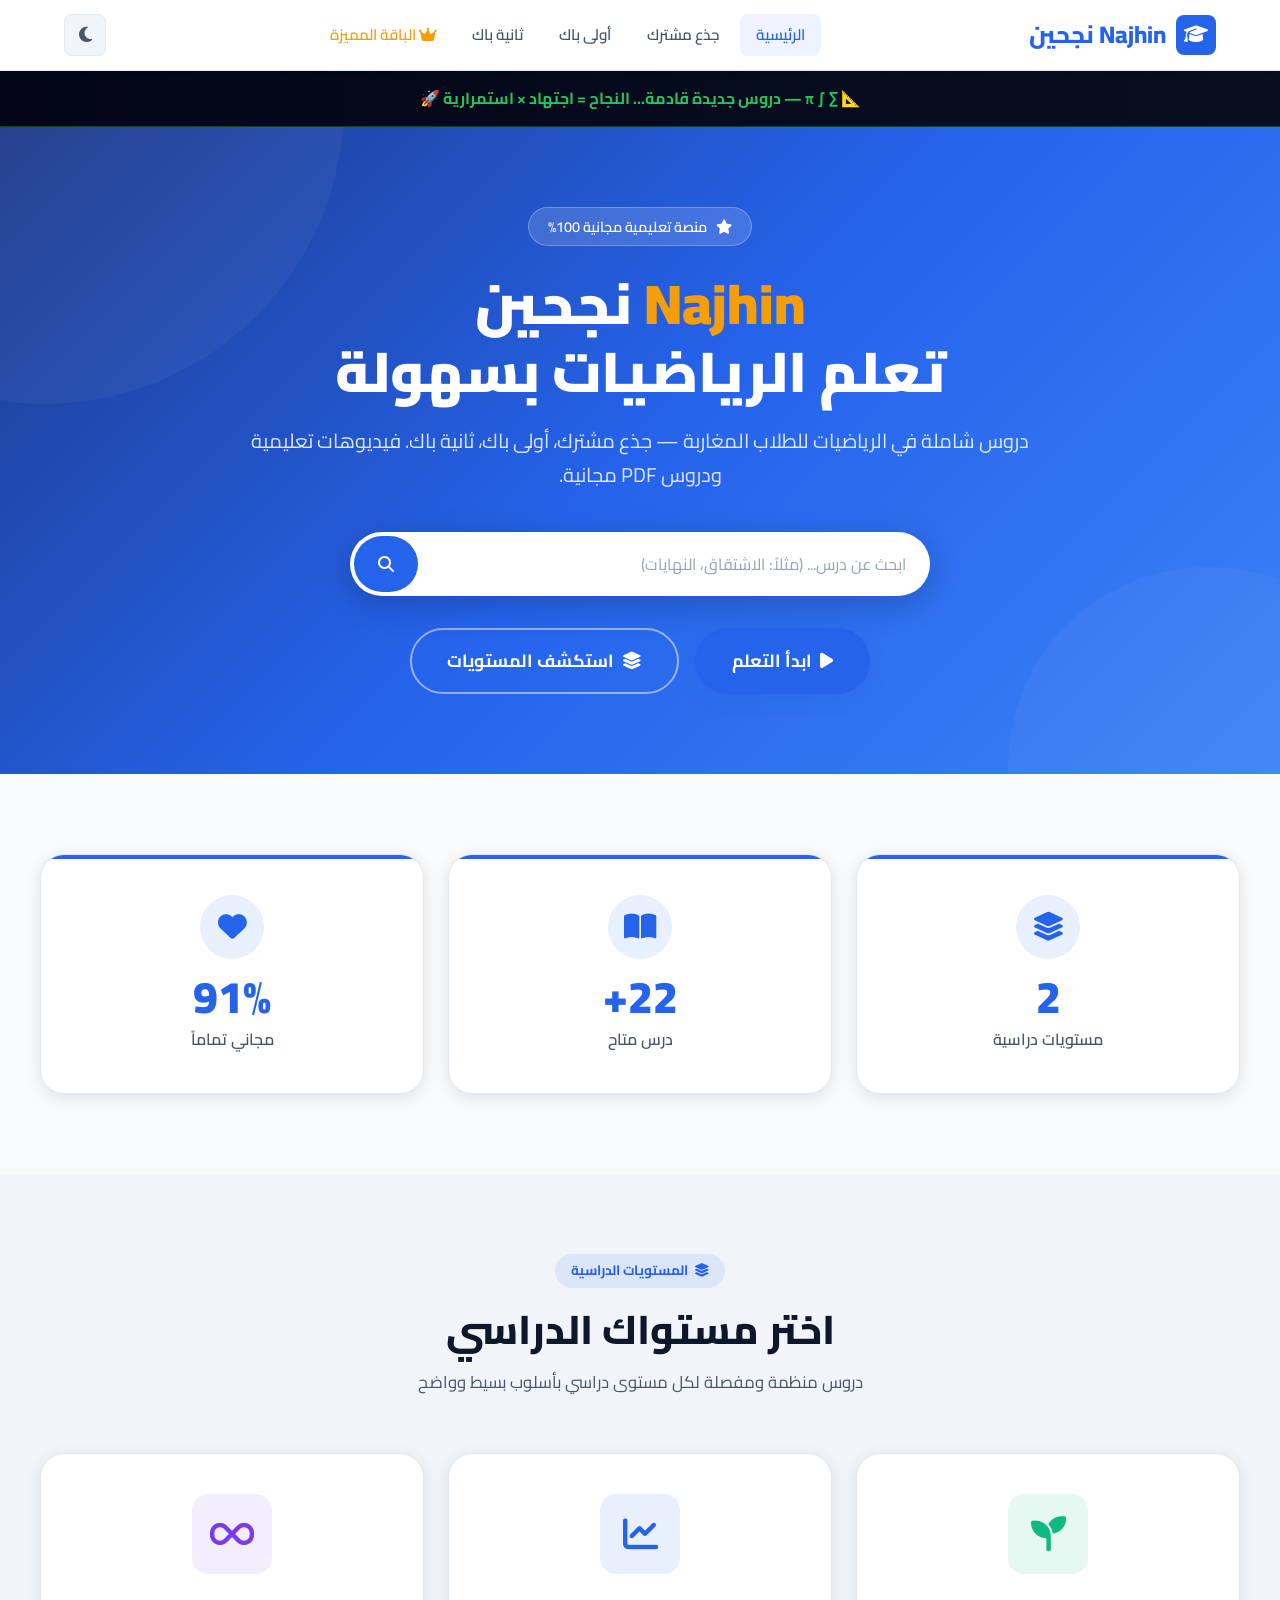
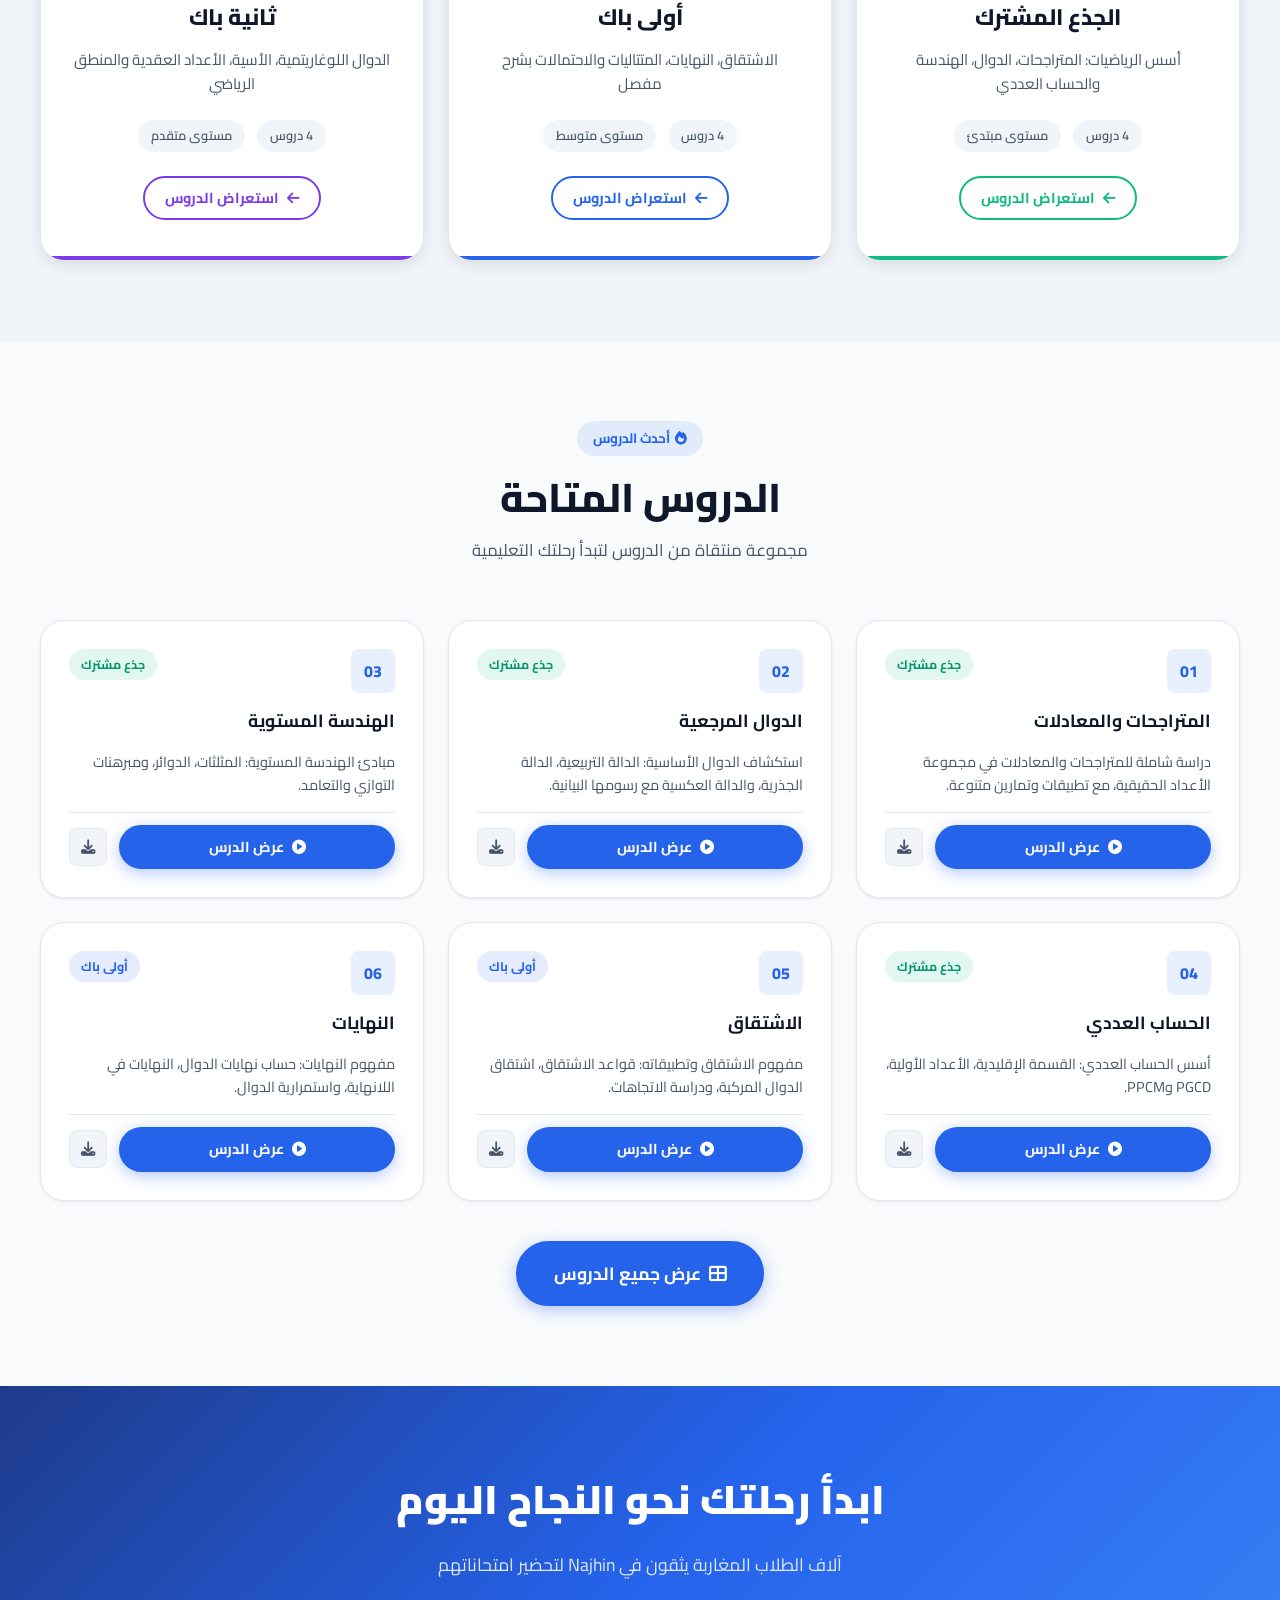
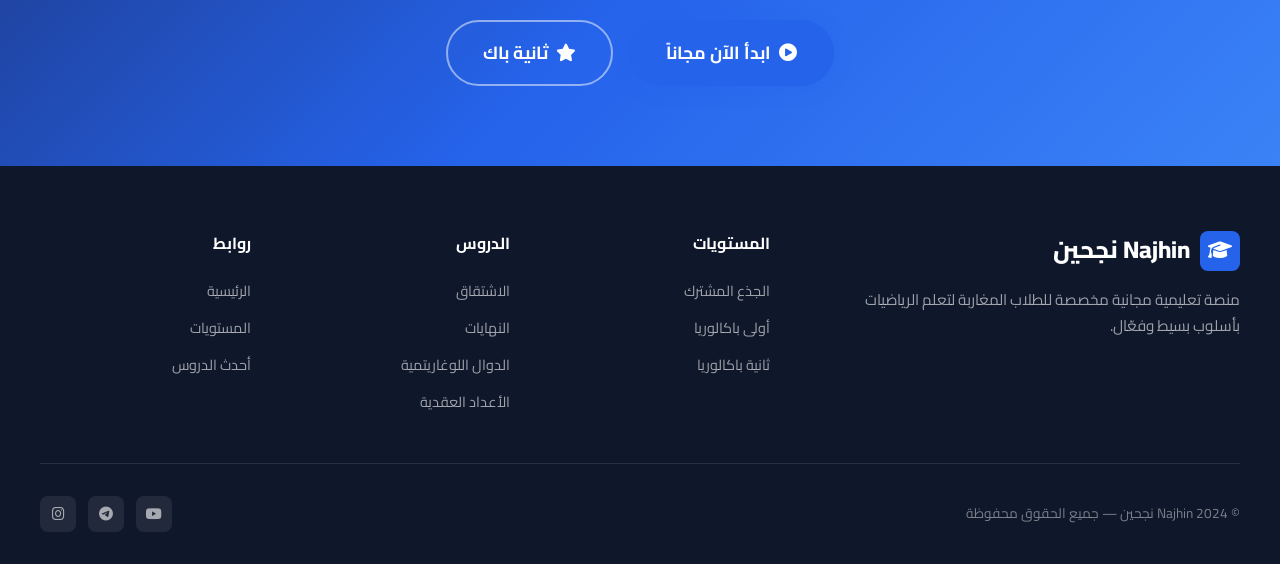
==== commit cddfe309: "Update index.html" ====
--- a/index.html
+++ b/index.html
@@ -35,6 +35,9 @@
         <a href="tronc.html">جذع مشترك</a>
         <a href="1bac.html">أولى باك</a>
         <a href="2bac.html">ثانية باك</a>
+<a href="premium.html" style="color: #f59e0b;">
+  <i class="fas fa-crown"></i> الباقة المميزة
+</a>
       </div>
 
       <div class="nav-actions">
@@ -53,6 +56,7 @@
       <a href="tronc.html"><i class="fas fa-book"></i> جذع مشترك</a>
       <a href="1bac.html"><i class="fas fa-book-open"></i> أولى باك</a>
       <a href="2bac.html"><i class="fas fa-star"></i> ثانية باك</a>
+      <a href="premium.html"><i class="fas fa-crown"></i> الباقة المميزة</a>
     </div>
   </nav>
 
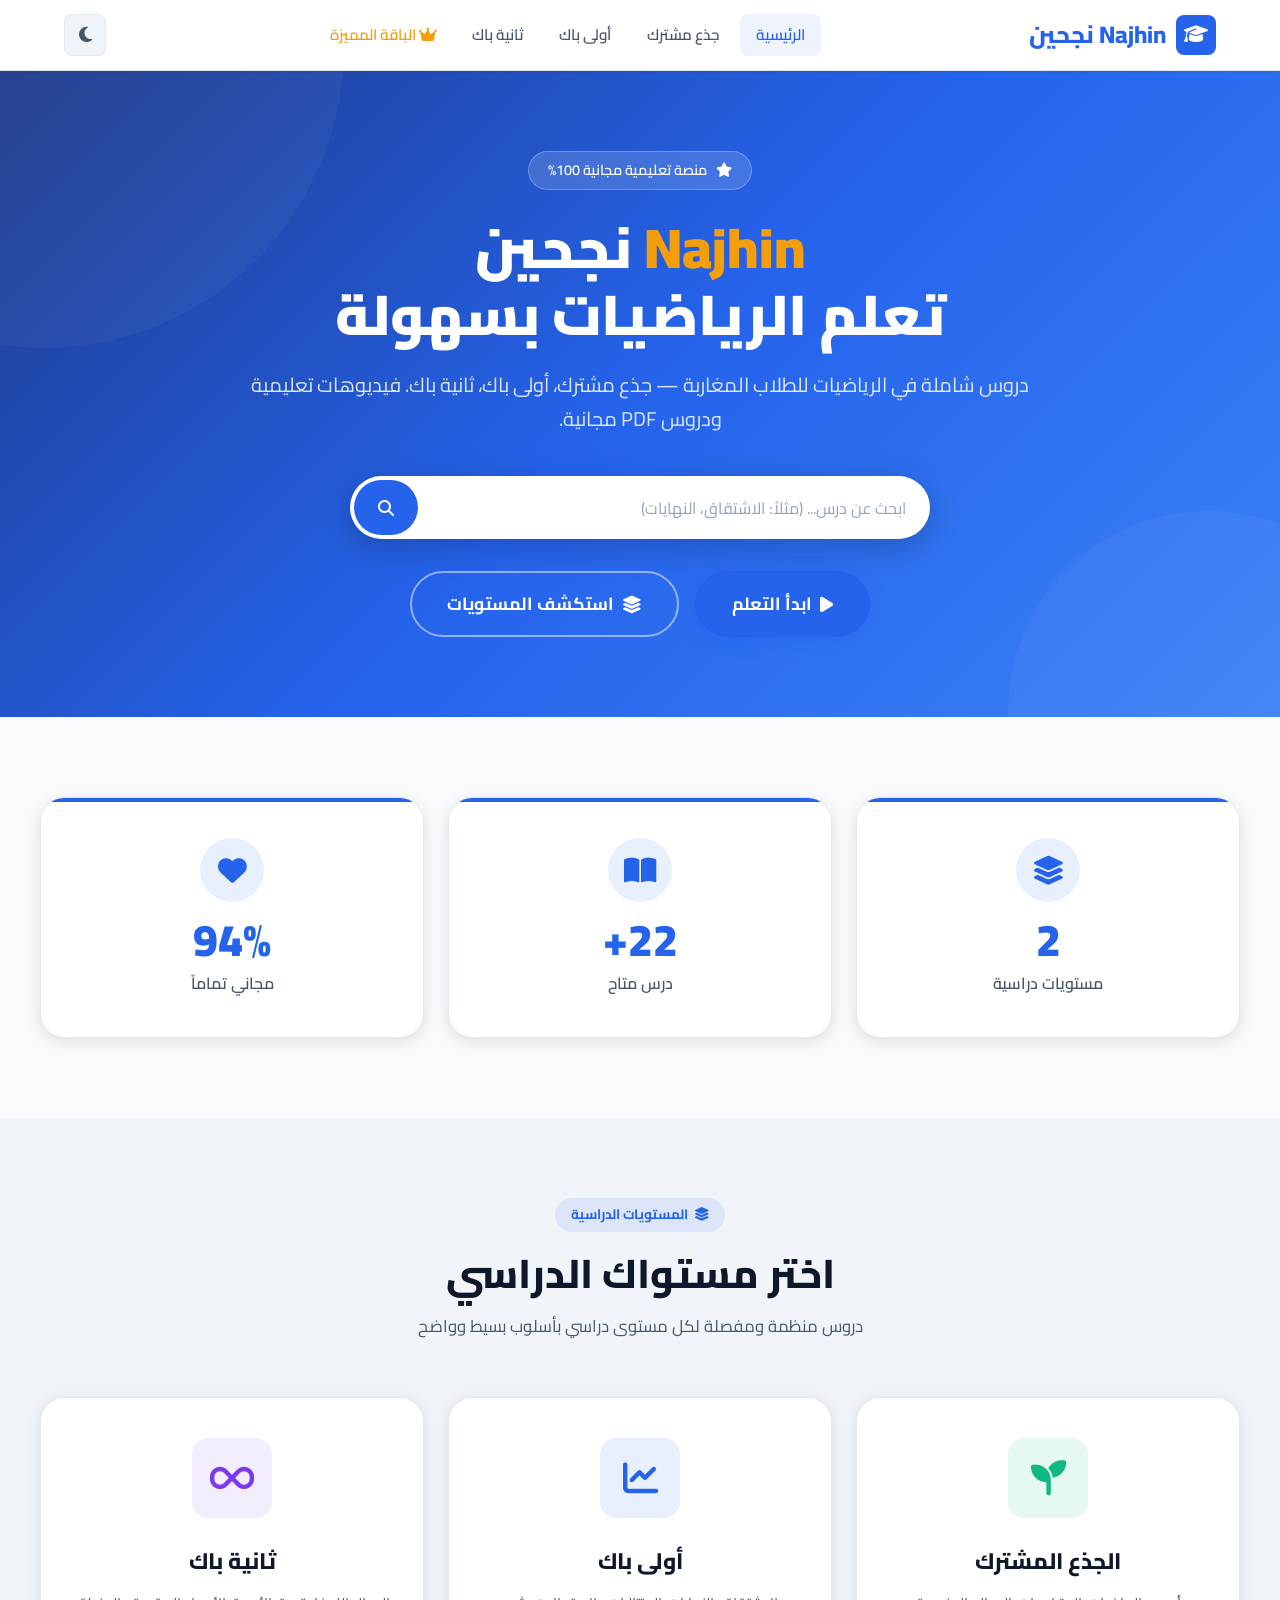
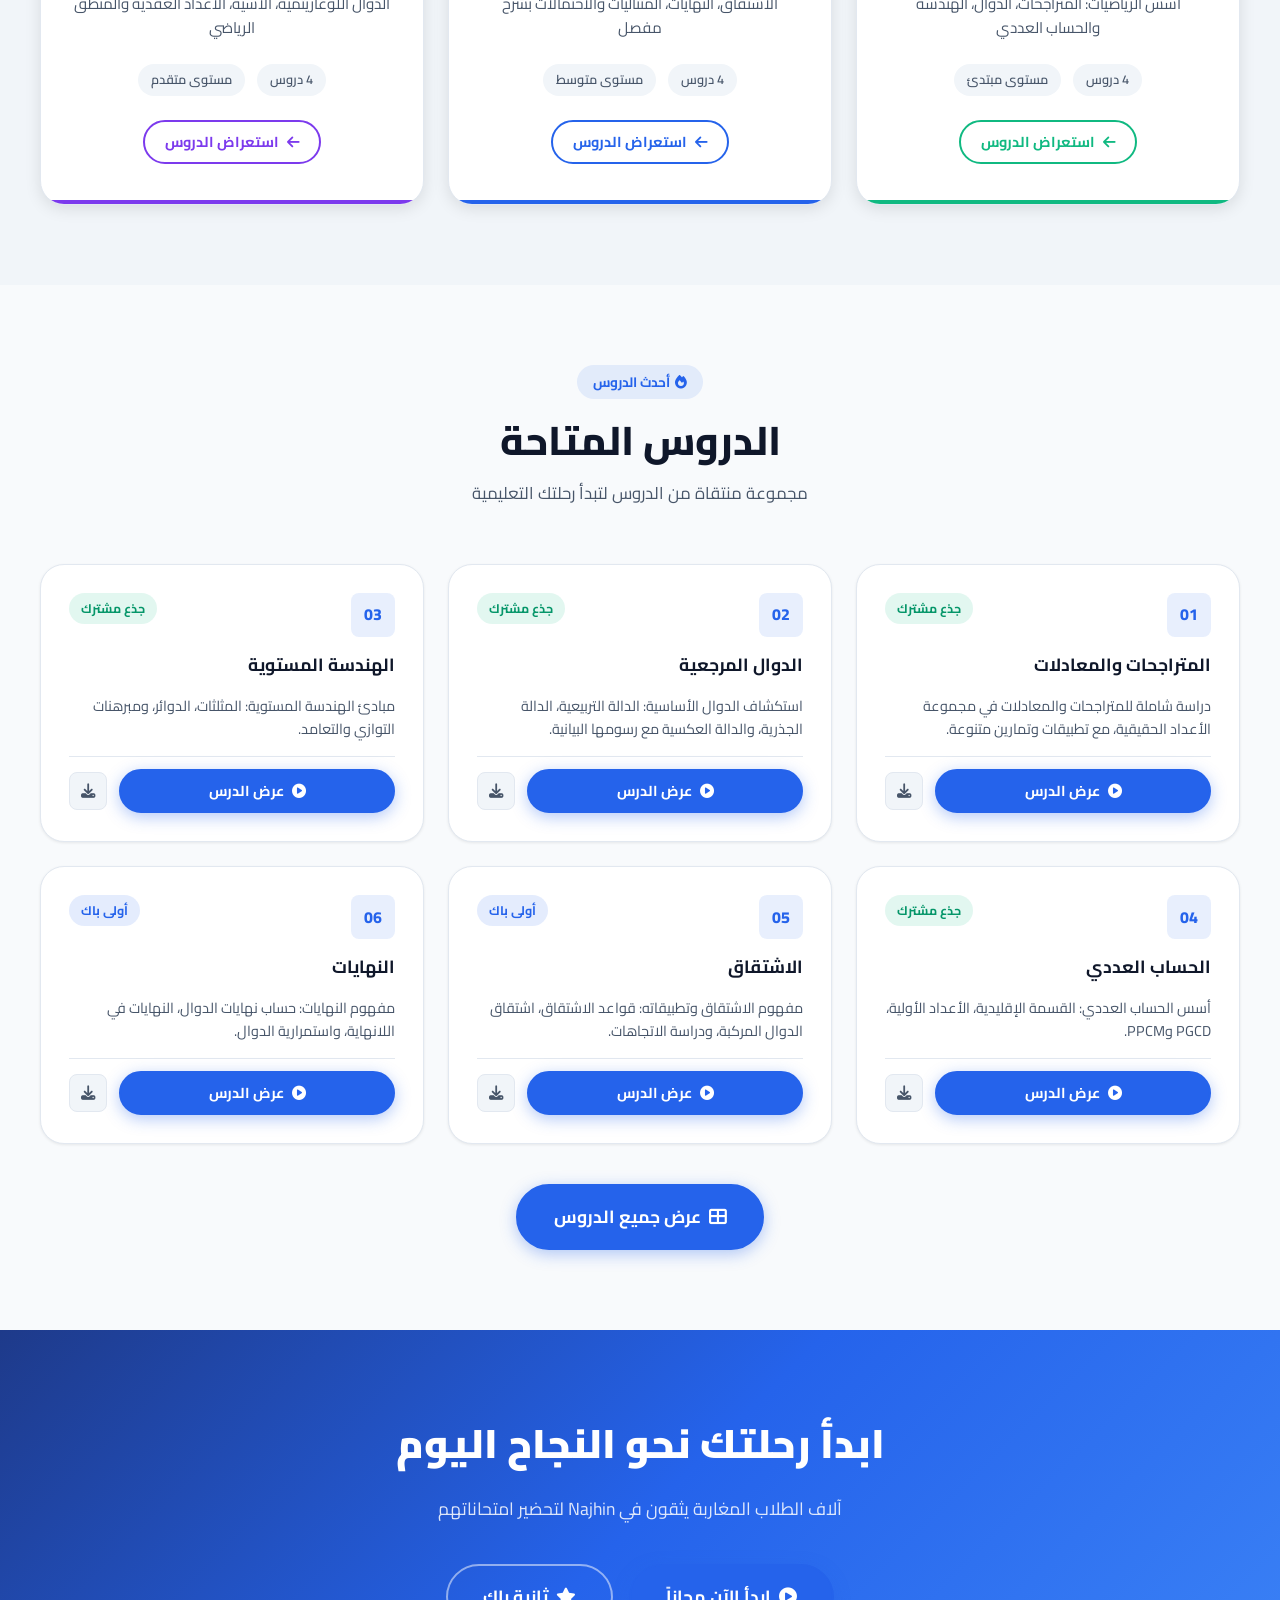
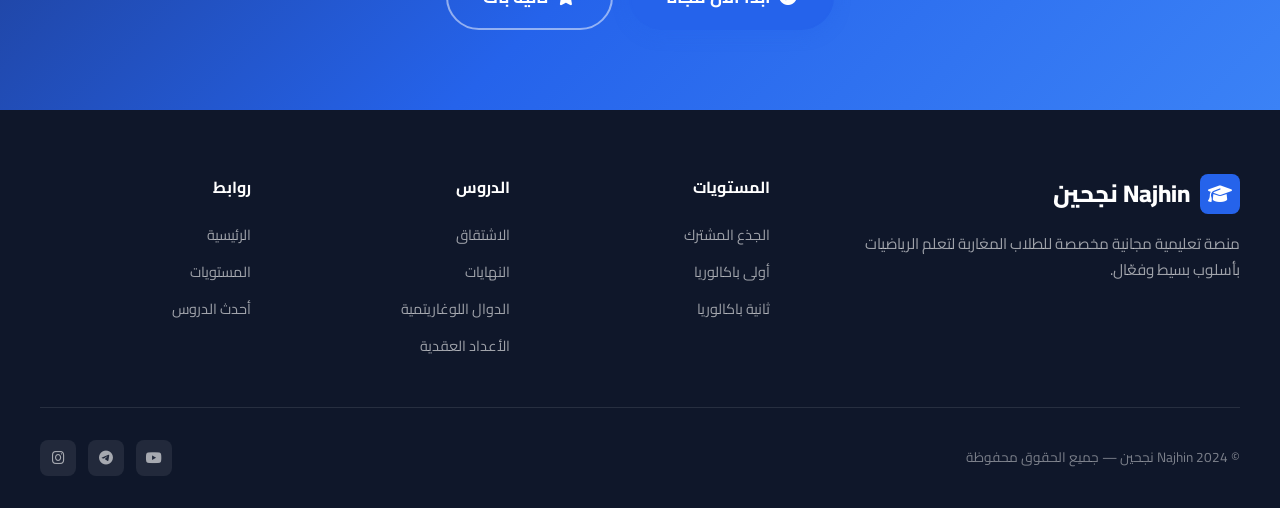
==== commit 91ba19da: "Update index.html" ====
--- a/index.html
+++ b/index.html
@@ -61,18 +61,7 @@
   </nav>
 
 <!-- BAR ADS -->
-  <div style="
-  background: linear-gradient(270deg, #020617, #0f172a, #020617);
-  background-size: 400% 400%;
-  animation: gradientMove 8s ease infinite;
-  color: #22c55e;
-  text-align: center;
-  padding: 14px;
-  font-weight: 700;
-  border-bottom: 1px solid rgba(34,197,94,0.3);
-">
-  📐 ∑ ∫ π — دروس جديدة قادمة... النجاح = اجتهاد × استمرارية 🚀
-</div>
+
 
 <style>
 @keyframes gradientMove {
--- a/css/style.css
+++ b/css/style.css
@@ -1413,3 +1413,250 @@
     padding: 1.75rem 1.25rem;
   }
 }
+
+
+
+/* ==========================================
+   EXERCISES SECTION
+   ========================================== */
+
+.exercises-section {
+  margin: 2rem 0;
+  background: var(--bg-card);
+  border-radius: 16px;
+  border: 1px solid var(--border);
+  overflow: hidden;
+}
+
+.exercises-header {
+  padding: 1rem 1.5rem;
+  background: linear-gradient(135deg, var(--primary), var(--primary-dark));
+  color: white;
+}
+
+.exercises-title {
+  display: flex;
+  align-items: center;
+  gap: 0.5rem;
+  margin-bottom: 0.25rem;
+}
+
+.exercises-title i {
+  font-size: 1.2rem;
+}
+
+.exercises-title h3 {
+  font-size: 1.1rem;
+  margin: 0;
+  font-weight: 700;
+}
+
+.exercises-subtitle {
+  font-size: 0.8rem;
+  opacity: 0.9;
+  margin: 0;
+}
+
+.exercise-item {
+  border-bottom: 1px solid var(--border);
+}
+
+.exercise-item:last-child {
+  border-bottom: none;
+}
+
+.exercise-question {
+  padding: 0.8rem 1.2rem;
+  cursor: pointer;
+  display: flex;
+  justify-content: space-between;
+  align-items: center;
+  background: var(--bg-card);
+  transition: background 0.2s;
+}
+
+.exercise-question:hover {
+  background: var(--bg-section-alt);
+}
+
+.exercise-info {
+  display: flex;
+  align-items: center;
+  gap: 0.8rem;
+  flex: 1;
+  flex-wrap: wrap;
+}
+
+.exercise-number {
+  width: 28px;
+  height: 28px;
+  background: var(--primary);
+  color: white;
+  border-radius: 50%;
+  display: flex;
+  align-items: center;
+  justify-content: center;
+  font-weight: bold;
+  font-size: 0.8rem;
+}
+
+.exercise-title {
+  font-weight: 600;
+  font-size: 0.9rem;
+  color: var(--text-primary);
+}
+
+.exercise-difficulty {
+  padding: 0.15rem 0.6rem;
+  border-radius: 20px;
+  font-size: 0.65rem;
+  font-weight: bold;
+}
+
+.exercise-difficulty.easy {
+  background: rgba(16, 185, 129, 0.15);
+  color: #10b981;
+}
+
+.exercise-difficulty.medium {
+  background: rgba(245, 158, 11, 0.15);
+  color: #f59e0b;
+}
+
+.exercise-difficulty.hard {
+  background: rgba(239, 68, 68, 0.15);
+  color: #ef4444;
+}
+
+.toggle-icon {
+  width: 24px;
+  height: 24px;
+  display: flex;
+  align-items: center;
+  justify-content: center;
+  background: var(--bg-section-alt);
+  border-radius: 50%;
+  transition: transform 0.2s;
+  color: var(--text-muted);
+  font-size: 0.7rem;
+}
+
+.exercise-question.open .toggle-icon {
+  transform: rotate(180deg);
+}
+
+.exercise-content {
+  max-height: 0;
+  overflow: hidden;
+  transition: max-height 0.3s ease-out;
+  background: var(--bg-section-alt);
+}
+
+.exercise-content.open {
+  max-height: 800px;
+  transition: max-height 0.4s ease-in;
+}
+
+.exercise-image, .correction-image {
+  padding: 1rem;
+  text-align: center;
+}
+
+.exercise-image img, .correction-image img {
+  max-width: 100%;
+  height: auto;
+  border-radius: 12px;
+  box-shadow: 0 2px 8px rgba(0,0,0,0.1);
+  cursor: pointer;
+}
+
+.correction-header {
+  display: flex;
+  align-items: center;
+  gap: 0.5rem;
+  cursor: pointer;
+  padding: 0.5rem 1rem;
+  background: rgba(16, 185, 129, 0.1);
+  margin: 0 1rem 0.5rem 1rem;
+  border-radius: 8px;
+  width: fit-content;
+}
+
+.correction-header i {
+  color: #10b981;
+  font-size: 0.8rem;
+  transition: transform 0.2s;
+}
+
+.correction-header.open i {
+  transform: rotate(90deg);
+}
+
+.correction-header span {
+  color: #10b981;
+  font-weight: 600;
+  font-size: 0.85rem;
+}
+
+.correction-content {
+  max-height: 0;
+  overflow: hidden;
+  transition: max-height 0.3s ease-out;
+}
+
+.correction-content.open {
+  max-height: 600px;
+}
+
+.image-caption {
+  font-size: 0.7rem;
+  color: var(--text-muted);
+  margin-top: 0.25rem;
+}
+
+/* Lightbox */
+.image-lightbox {
+  position: fixed;
+  top: 0;
+  left: 0;
+  right: 0;
+  bottom: 0;
+  background: rgba(0,0,0,0.95);
+  z-index: 10000;
+  display: flex;
+  align-items: center;
+  justify-content: center;
+  cursor: pointer;
+  opacity: 0;
+  visibility: hidden;
+  transition: all 0.2s;
+}
+
+.image-lightbox.active {
+  opacity: 1;
+  visibility: visible;
+}
+
+.image-lightbox img {
+  max-width: 90%;
+  max-height: 90%;
+  object-fit: contain;
+}
+
+.close-lightbox {
+  position: absolute;
+  top: 20px;
+  left: 20px;
+  color: white;
+  font-size: 1.5rem;
+  width: 36px;
+  height: 36px;
+  display: flex;
+  align-items: center;
+  justify-content: center;
+  background: rgba(0,0,0,0.5);
+  border-radius: 50%;
+  cursor: pointer;
+}
+
+
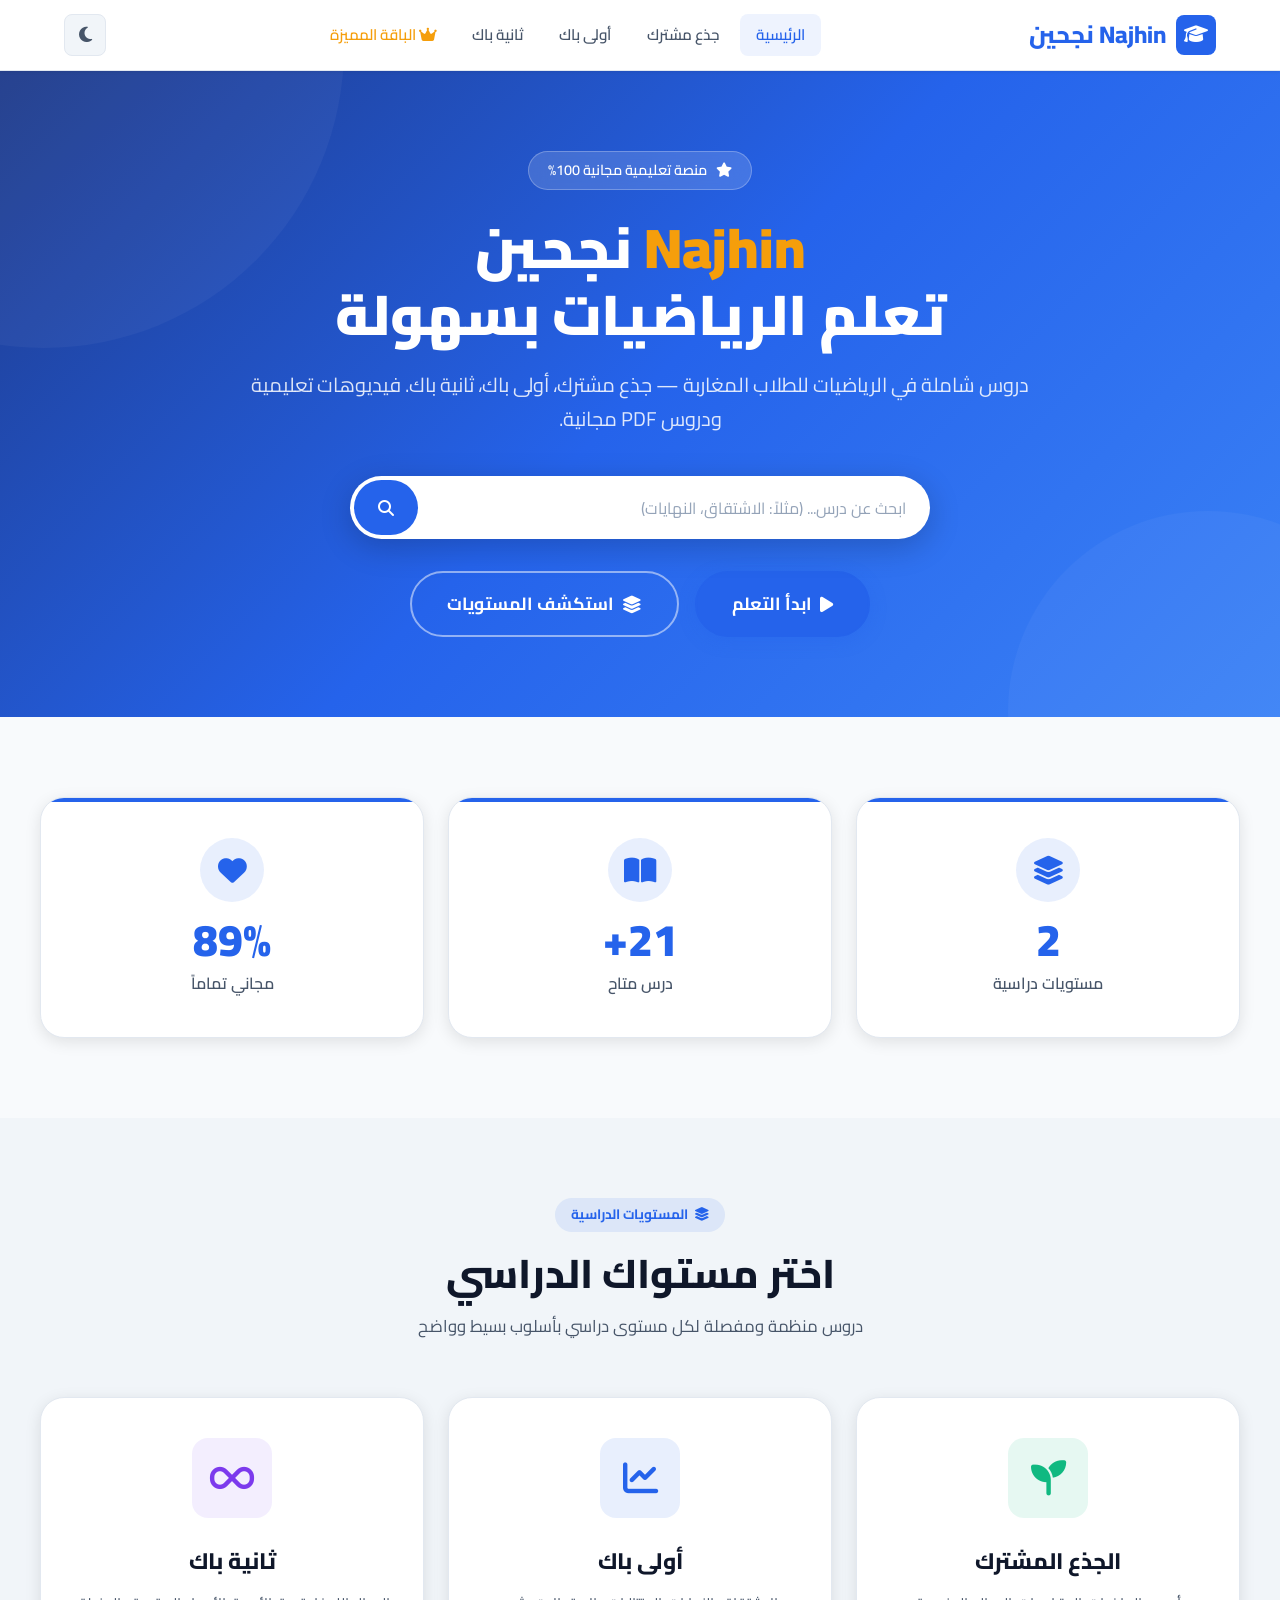
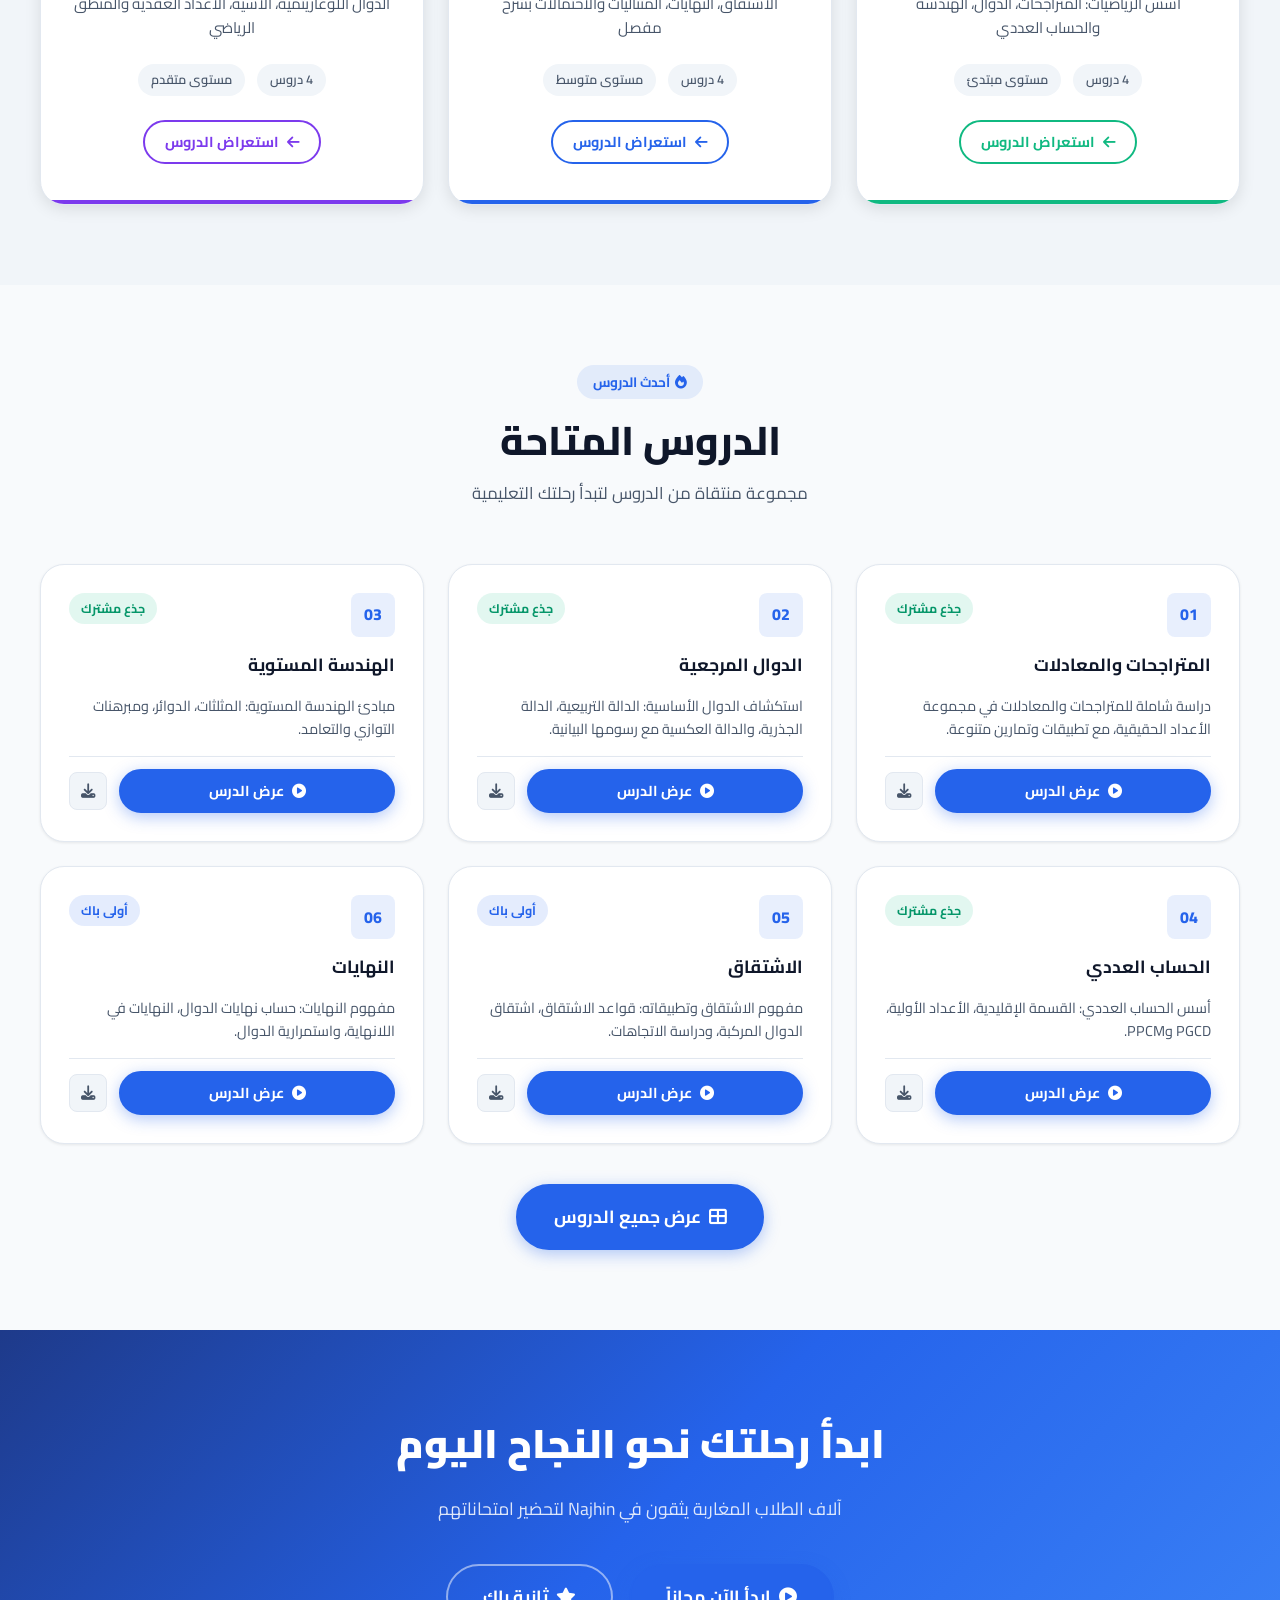
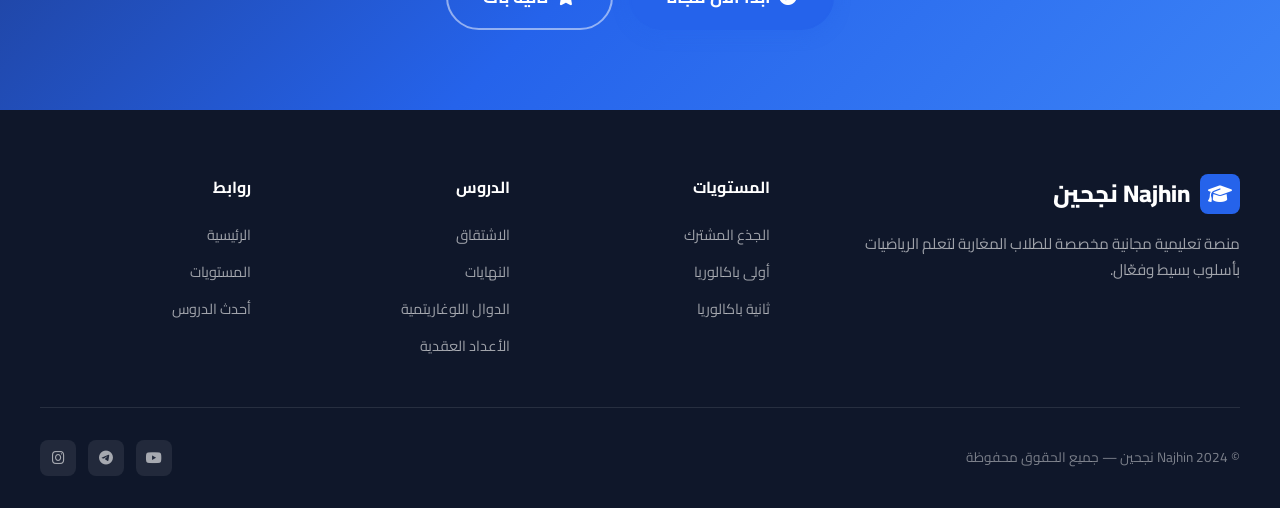
==== commit 6636a9fb: "Update index.html" ====
--- a/index.html
+++ b/index.html
@@ -1,5 +1,5 @@
 <!DOCTYPE html>
-<html lang="ar" dir="rtl">
+<html lang="fr" dir="ltr">
 <head>
   <meta charset="UTF-8" />
   <meta name="viewport" content="width=device-width, initial-scale=1.0" />
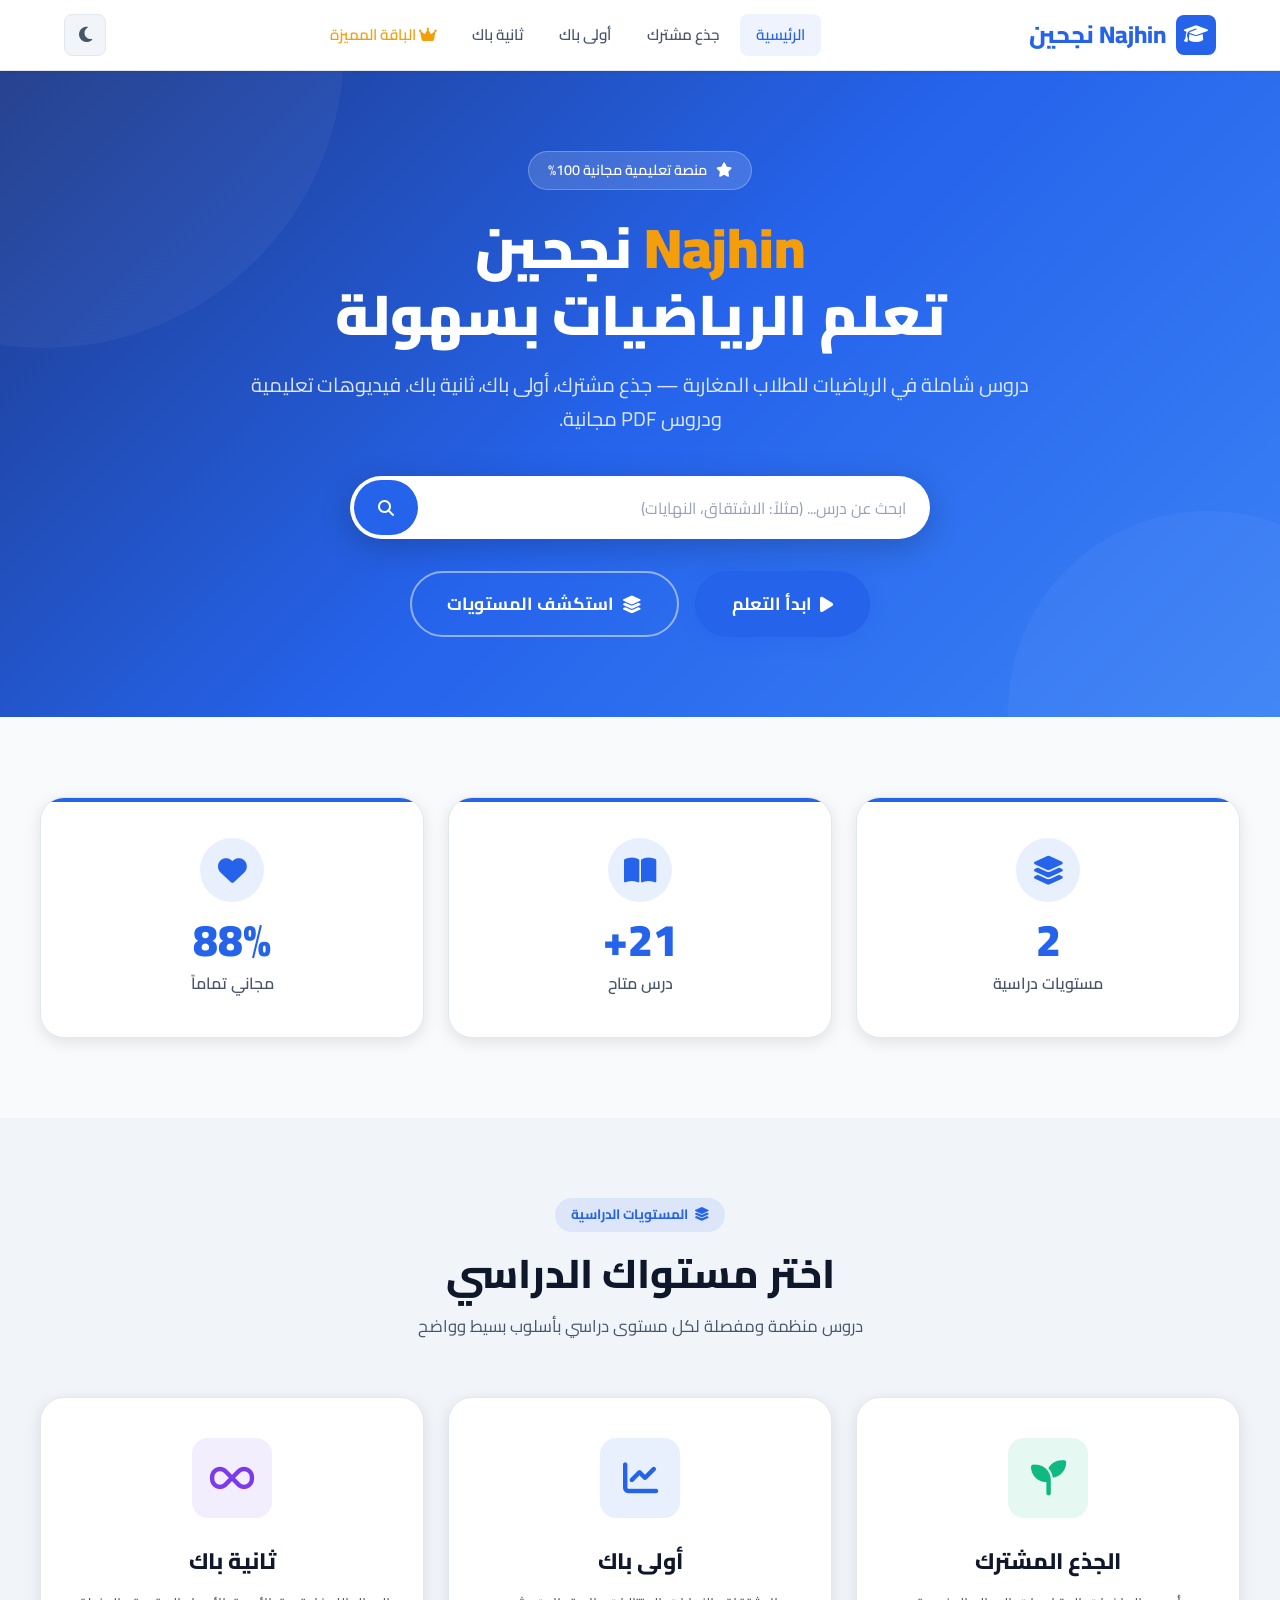
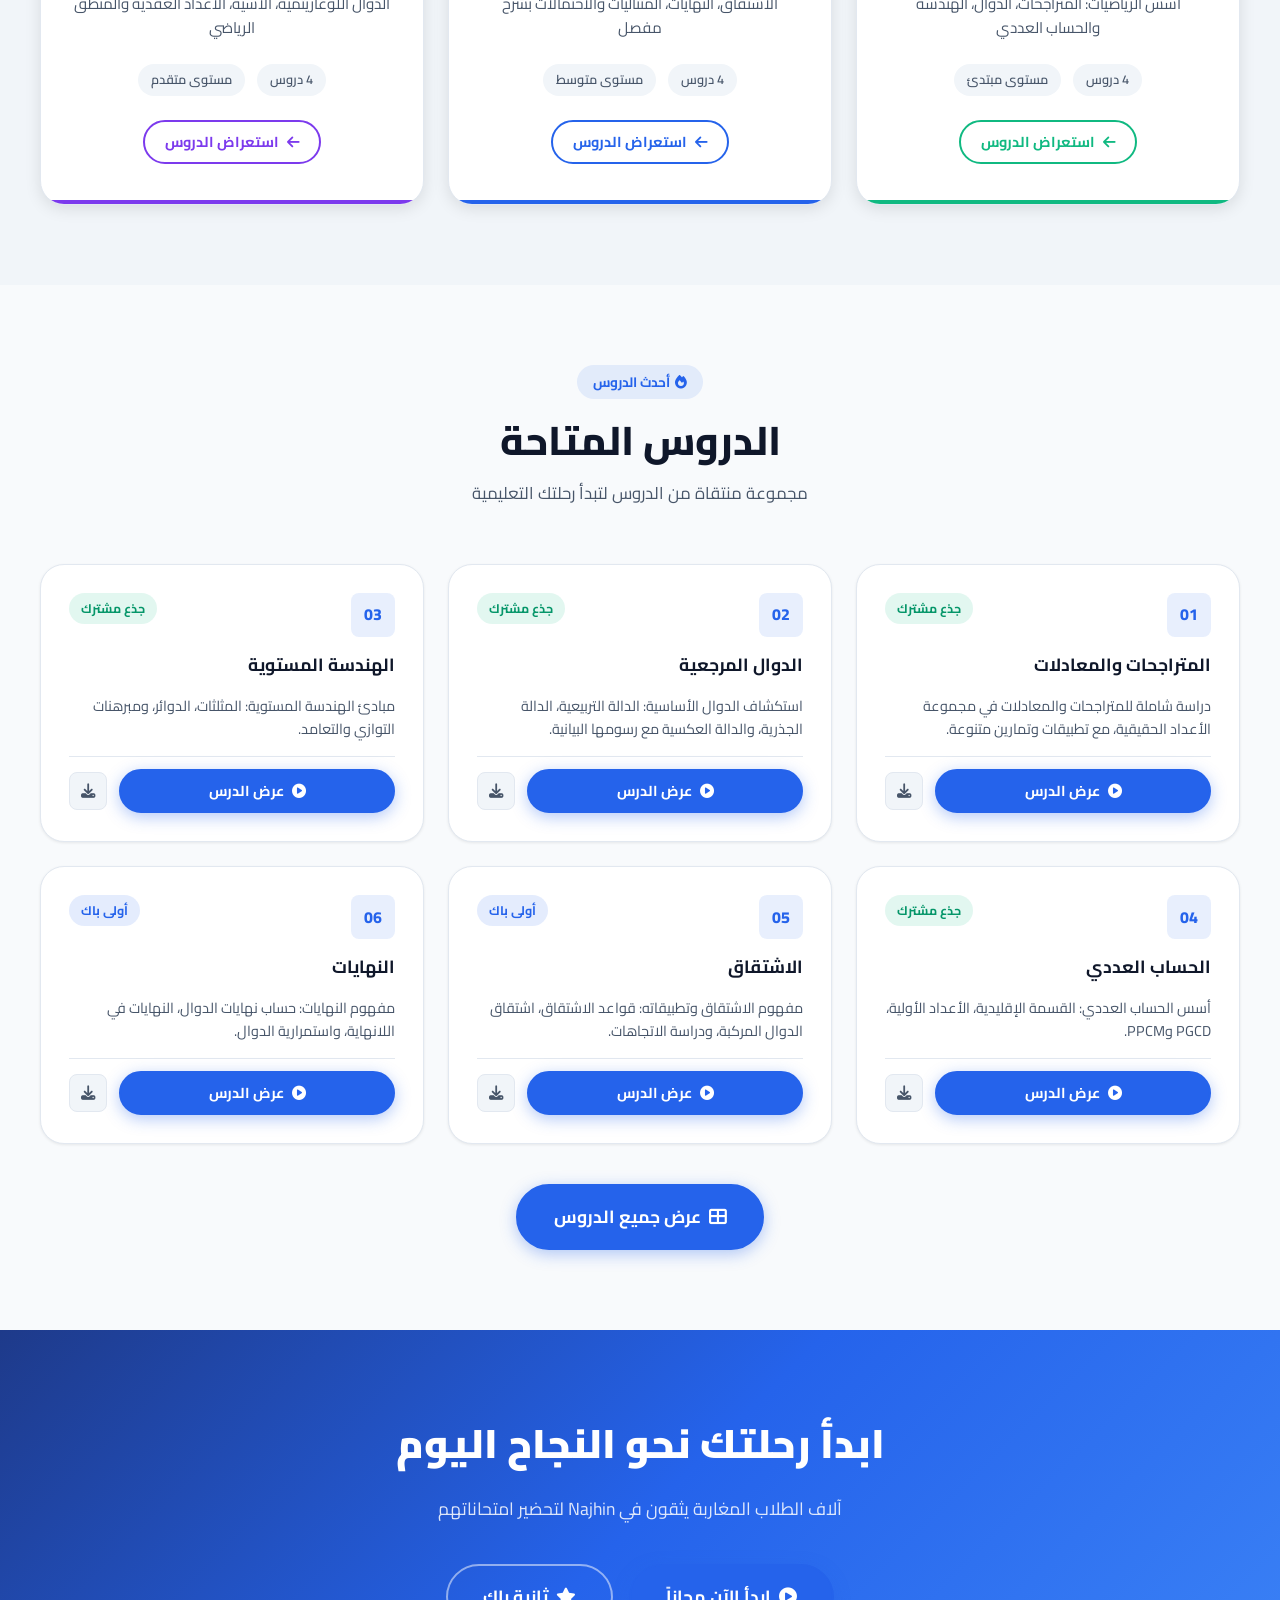
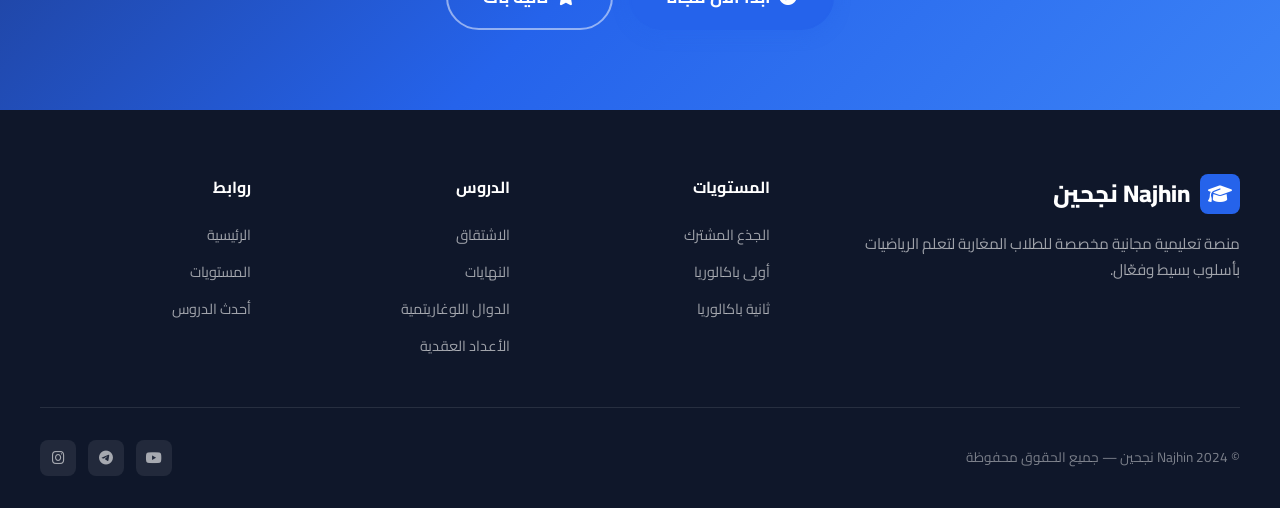
==== commit 8b70cead: "Update index.html" ====
--- a/index.html
+++ b/index.html
@@ -1,5 +1,5 @@
 <!DOCTYPE html>
-<html lang="fr" dir="ltr">
+<html lang="fr" dir="ltr" >
 <head>
   <meta charset="UTF-8" />
   <meta name="viewport" content="width=device-width, initial-scale=1.0" />
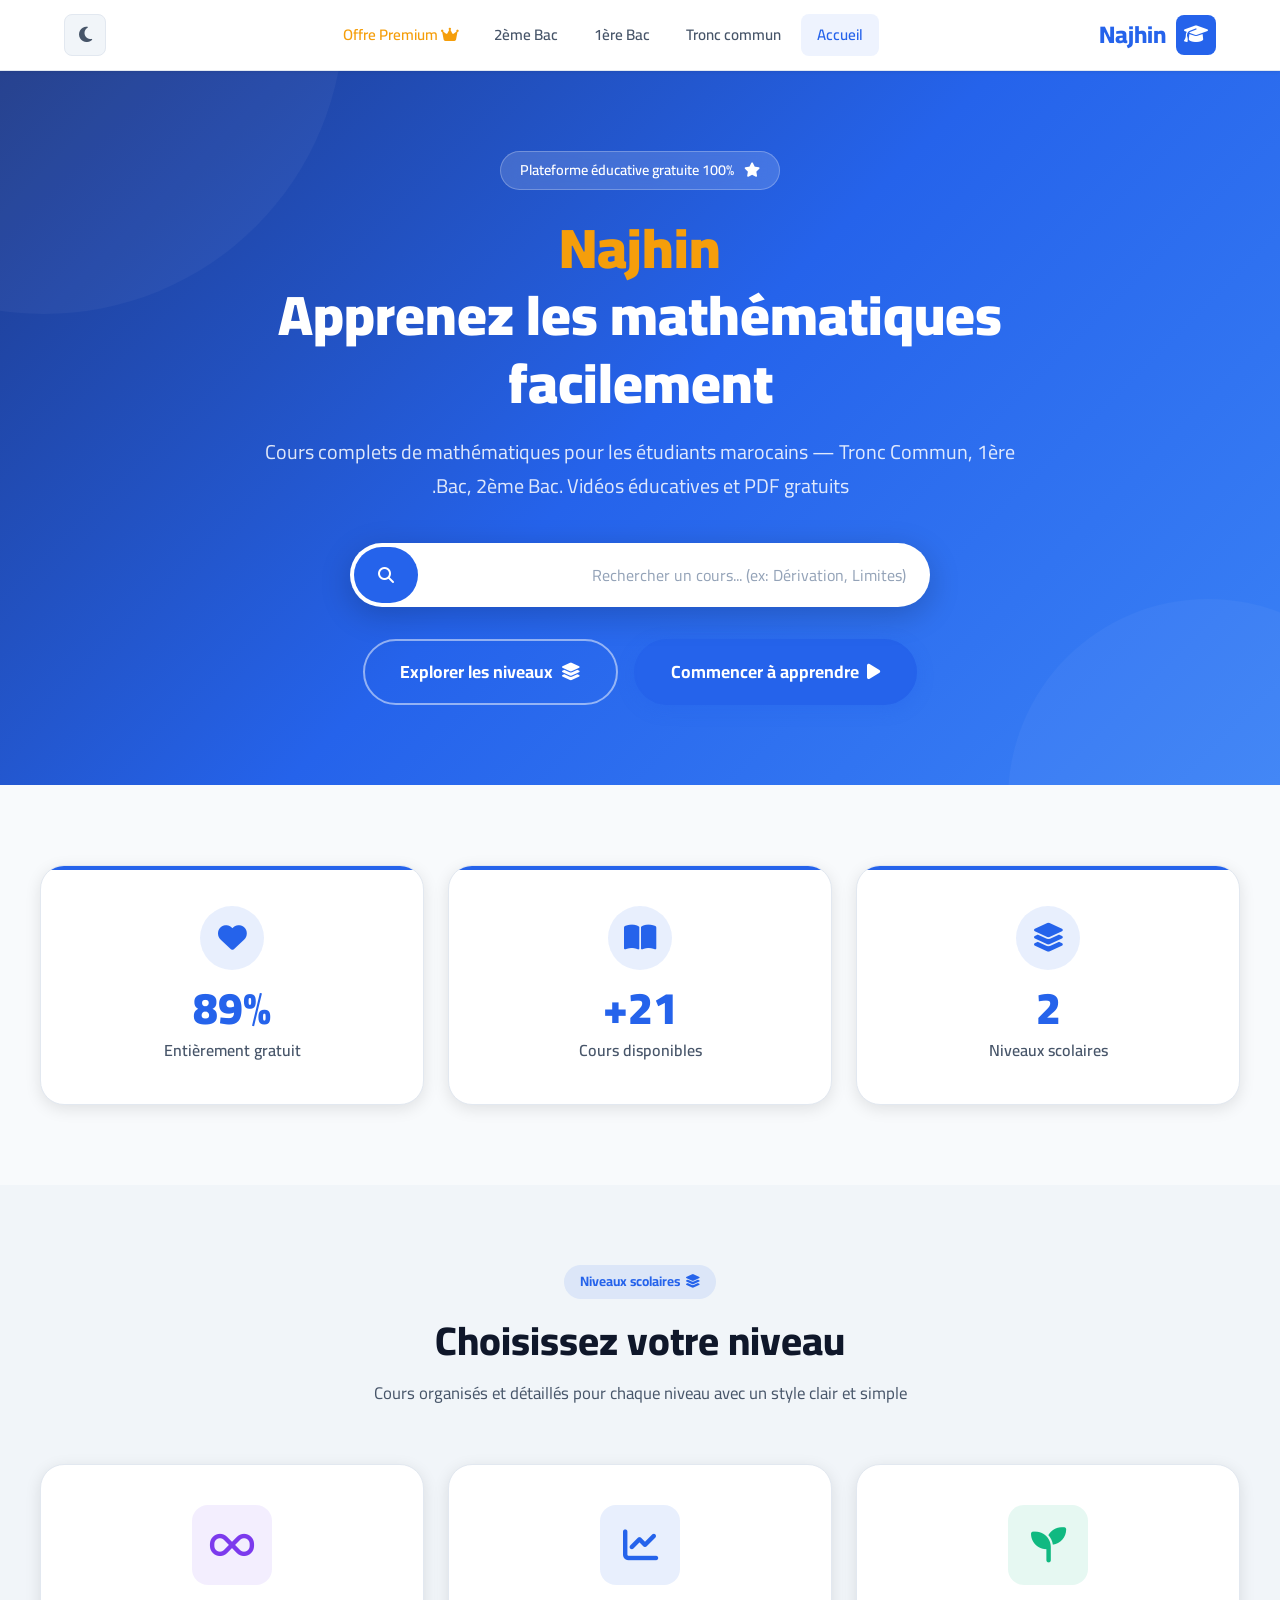
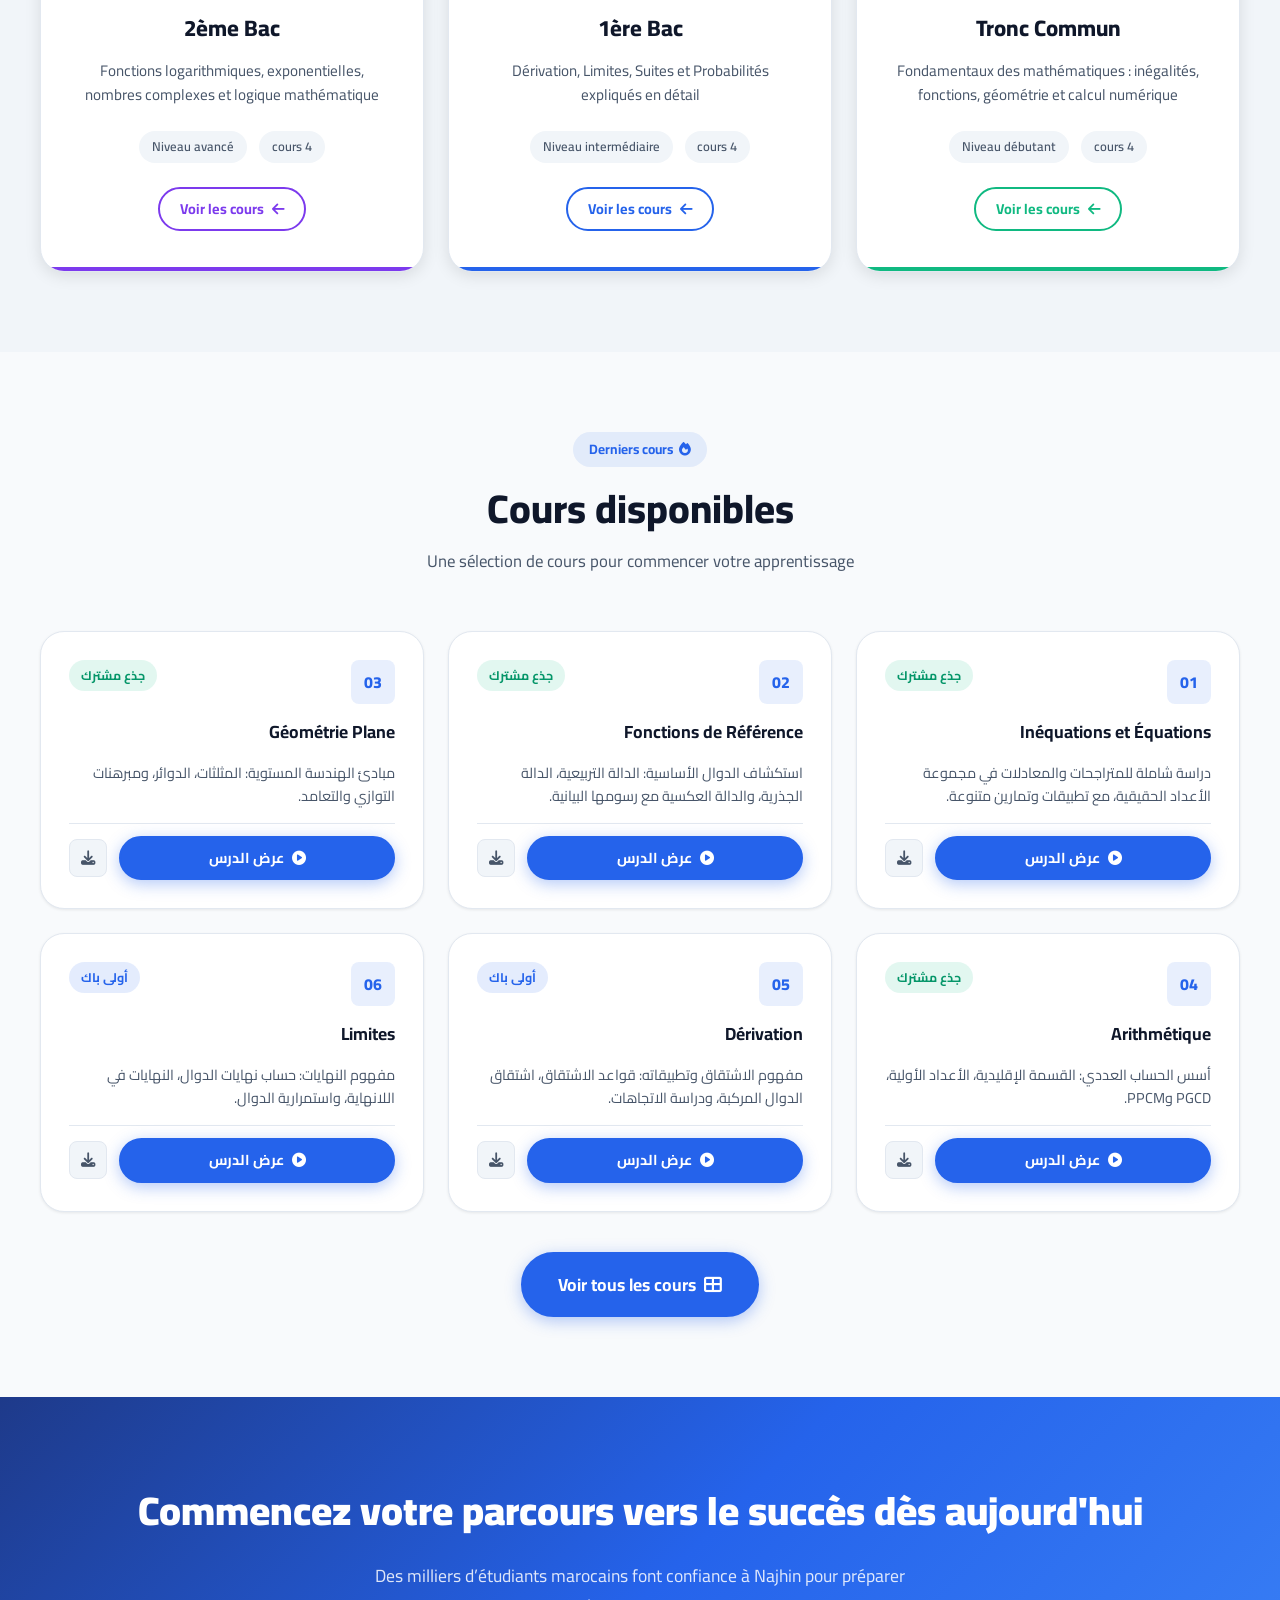
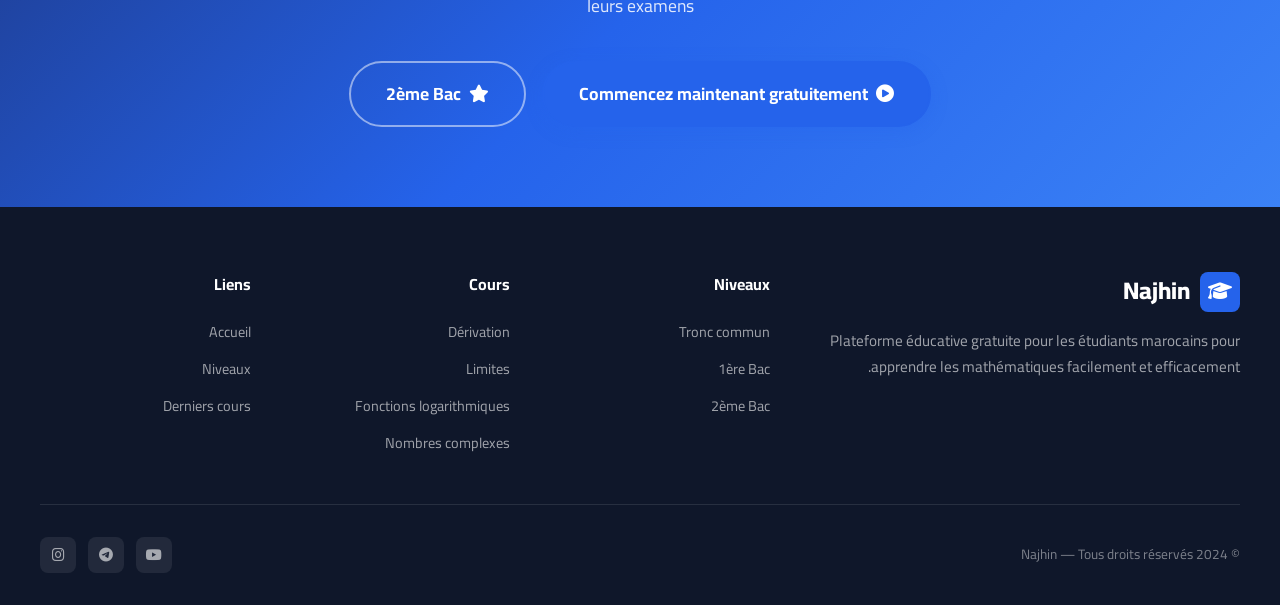
==== commit f6118e8f: "Update index.html" ====
--- a/index.html
+++ b/index.html
@@ -1,16 +1,15 @@
 <!DOCTYPE html>
-<html lang="fr" dir="ltr" >
+<html lang="fr" dir="ltr">
 <head>
   <meta charset="UTF-8" />
   <meta name="viewport" content="width=device-width, initial-scale=1.0" />
-<title>Najhin - Cours Maths Maroc (TC, 1BAC, 2BAC) | نجحين</title>
-
-<meta name="description" content="Cours de mathématiques au Maroc pour TC, 1BAC et 2BAC avec vidéos, PDF et exercices corrigés. منصة نجحين لتعلم الرياضيات بسهولة." />
-
-<meta name="keywords" content="math maroc, 2bac maroc, cours math 1bac, tc maroc, exercices math maroc, najhin, نجحين رياضيات" />
-
-<meta name="robots" content="index, follow" />
-<meta name="author" content="Najhin" />
+  <title>Najhin - Cours Maths Maroc (TC, 1BAC, 2BAC) | Najhin</title>
+
+  <meta name="description" content="Cours de mathématiques au Maroc pour TC, 1BAC et 2BAC avec vidéos, PDF et exercices corrigés. Plateforme Najhin pour apprendre les maths facilement." />
+  <meta name="keywords" content="math maroc, 2bac maroc, cours math 1bac, tc maroc, exercices math maroc, najhin, Najhin mathématiques" />
+  <meta name="robots" content="index, follow" />
+  <meta name="author" content="Najhin" />
+
   <!-- Fonts -->
   <link rel="preconnect" href="https://fonts.googleapis.com" />
   <link rel="preconnect" href="https://fonts.gstatic.com" crossorigin />
@@ -27,24 +26,24 @@
     <div class="nav-container">
       <a href="index.html" class="nav-logo">
         <div class="logo-icon"><i class="fas fa-graduation-cap"></i></div>
-        <span>Najhin نجحين</span>
+        <span>Najhin</span>
       </a>
 
       <div class="nav-links">
-        <a href="index.html" class="active">الرئيسية</a>
-        <a href="tronc.html">جذع مشترك</a>
-        <a href="1bac.html">أولى باك</a>
-        <a href="2bac.html">ثانية باك</a>
-<a href="premium.html" style="color: #f59e0b;">
-  <i class="fas fa-crown"></i> الباقة المميزة
-</a>
+        <a href="index.html" class="active">Accueil</a>
+        <a href="tronc.html">Tronc commun</a>
+        <a href="1bac.html">1ère Bac</a>
+        <a href="2bac.html">2ème Bac</a>
+        <a href="premium.html" style="color: #f59e0b;">
+          <i class="fas fa-crown"></i> Offre Premium
+        </a>
       </div>
 
       <div class="nav-actions">
-        <button class="btn-theme-toggle" aria-label="تغيير الوضع">
+        <button class="btn-theme-toggle" aria-label="Changer le thème">
           <i class="fas fa-moon theme-icon"></i>
         </button>
-        <button class="btn-menu" aria-label="القائمة">
+        <button class="btn-menu" aria-label="Menu">
           <i class="fas fa-bars"></i>
         </button>
       </div>
@@ -52,39 +51,28 @@
 
     <!-- Mobile Menu -->
     <div class="mobile-menu">
-      <a href="index.html"><i class="fas fa-home"></i> الرئيسية</a>
-      <a href="tronc.html"><i class="fas fa-book"></i> جذع مشترك</a>
-      <a href="1bac.html"><i class="fas fa-book-open"></i> أولى باك</a>
-      <a href="2bac.html"><i class="fas fa-star"></i> ثانية باك</a>
-      <a href="premium.html"><i class="fas fa-crown"></i> الباقة المميزة</a>
+      <a href="index.html"><i class="fas fa-home"></i> Accueil</a>
+      <a href="tronc.html"><i class="fas fa-book"></i> Tronc commun</a>
+      <a href="1bac.html"><i class="fas fa-book-open"></i> 1ère Bac</a>
+      <a href="2bac.html"><i class="fas fa-star"></i> 2ème Bac</a>
+      <a href="premium.html"><i class="fas fa-crown"></i> Offre Premium</a>
     </div>
   </nav>
 
-<!-- BAR ADS -->
-
-
-<style>
-@keyframes gradientMove {
-  0% { background-position: 0% 50%; }
-  50% { background-position: 100% 50%; }
-  100% { background-position: 0% 50%; }
-}
-</style>
-  
   <!-- ==================== HERO ==================== -->
   <section class="hero">
     <div class="hero-content">
       <div class="hero-badge">
         <i class="fas fa-star" style="margin-left:0.4rem"></i>
-        منصة تعليمية مجانية 100%
+        Plateforme éducative gratuite 100%
       </div>
       <h1>
-        <span>Najhin</span> نجحين<br />
-       تعلم الرياضيات بسهولة
+        <span>Najhin</span><br />
+        Apprenez les mathématiques facilement
       </h1>
       <p class="hero-subtitle">
-        دروس شاملة في الرياضيات للطلاب المغاربة — جذع مشترك، أولى باك، ثانية باك.
-        فيديوهات تعليمية ودروس PDF مجانية.
+        Cours complets de mathématiques pour les étudiants marocains — Tronc Commun, 1ère Bac, 2ème Bac.
+        Vidéos éducatives et PDF gratuits.
       </p>
 
       <!-- Search Bar -->
@@ -93,10 +81,10 @@
           <input
             type="text"
             class="search-input"
-            placeholder="ابحث عن درس... (مثلاً: الاشتقاق، النهايات)"
-            aria-label="بحث في الدروس"
+            placeholder="Rechercher un cours... (ex: Dérivation, Limites)"
+            aria-label="Recherche dans les cours"
           />
-          <button class="search-btn" aria-label="بحث">
+          <button class="search-btn" aria-label="Rechercher">
             <i class="fas fa-search"></i>
           </button>
         </div>
@@ -105,10 +93,10 @@
 
       <div class="hero-cta-group">
         <a href="tronc.html" class="btn btn-primary btn-lg">
-          <i class="fas fa-play"></i> ابدأ التعلم
+          <i class="fas fa-play"></i> Commencer à apprendre
         </a>
         <a href="#levels" class="btn btn-outline btn-lg">
-          <i class="fas fa-layer-group"></i> استكشف المستويات
+          <i class="fas fa-layer-group"></i> Explorer les niveaux
         </a>
       </div>
     </div>
@@ -121,17 +109,17 @@
         <div class="stat-card">
           <div class="stat-icon"><i class="fas fa-layer-group"></i></div>
           <div class="stat-number" data-count="3" data-suffix="">3</div>
-          <div class="stat-label">مستويات دراسية</div>
+          <div class="stat-label">Niveaux scolaires</div>
         </div>
         <div class="stat-card">
           <div class="stat-icon"><i class="fas fa-book-open"></i></div>
           <div class="stat-number" data-count="24" data-suffix="+">24+</div>
-          <div class="stat-label">درس متاح</div>
+          <div class="stat-label">Cours disponibles</div>
         </div>
         <div class="stat-card">
           <div class="stat-icon"><i class="fas fa-heart"></i></div>
           <div class="stat-number" data-count="100" data-suffix="%">100%</div>
-          <div class="stat-label">مجاني تماماً</div>
+          <div class="stat-label">Entièrement gratuit</div>
         </div>
       </div>
     </div>
@@ -141,9 +129,9 @@
   <section class="section section-alt" id="levels">
     <div class="container">
       <div class="section-header">
-        <div class="section-label"><i class="fas fa-layer-group" style="margin-left:0.35rem"></i>المستويات الدراسية</div>
-        <h2>اختر مستواك الدراسي</h2>
-        <p>دروس منظمة ومفصلة لكل مستوى دراسي بأسلوب بسيط وواضح</p>
+        <div class="section-label"><i class="fas fa-layer-group" style="margin-left:0.35rem"></i>Niveaux scolaires</div>
+        <h2>Choisissez votre niveau</h2>
+        <p>Cours organisés et détaillés pour chaque niveau avec un style clair et simple</p>
       </div>
 
       <div class="levels-grid">
@@ -152,14 +140,14 @@
           <div class="level-icon">
             <i class="fas fa-seedling"></i>
           </div>
-          <h3>الجذع المشترك</h3>
-          <p>أسس الرياضيات: المتراجحات، الدوال، الهندسة والحساب العددي</p>
+          <h3>Tronc Commun</h3>
+          <p>Fondamentaux des mathématiques : inégalités, fonctions, géométrie et calcul numérique</p>
           <div class="level-meta">
-            <span class="badge">4 دروس</span>
-            <span class="badge">مستوى مبتدئ</span>
+            <span class="badge">4 cours</span>
+            <span class="badge">Niveau débutant</span>
           </div>
           <span class="btn btn-outline-primary btn-sm" style="--primary:#10b981">
-            <i class="fas fa-arrow-left"></i> استعراض الدروس
+            <i class="fas fa-arrow-left"></i> Voir les cours
           </span>
         </a>
 
@@ -168,14 +156,14 @@
           <div class="level-icon">
             <i class="fas fa-chart-line"></i>
           </div>
-          <h3>أولى باك</h3>
-          <p>الاشتقاق، النهايات، المتتاليات والاحتمالات بشرح مفصل</p>
+          <h3>1ère Bac</h3>
+          <p>Dérivation, Limites, Suites et Probabilités expliqués en détail</p>
           <div class="level-meta">
-            <span class="badge">4 دروس</span>
-            <span class="badge">مستوى متوسط</span>
+            <span class="badge">4 cours</span>
+            <span class="badge">Niveau intermédiaire</span>
           </div>
           <span class="btn btn-outline-primary btn-sm">
-            <i class="fas fa-arrow-left"></i> استعراض الدروس
+            <i class="fas fa-arrow-left"></i> Voir les cours
           </span>
         </a>
 
@@ -184,14 +172,14 @@
           <div class="level-icon">
             <i class="fas fa-infinity"></i>
           </div>
-          <h3>ثانية باك</h3>
-          <p>الدوال اللوغاريتمية، الأسية، الأعداد العقدية والمنطق الرياضي</p>
+          <h3>2ème Bac</h3>
+          <p>Fonctions logarithmiques, exponentielles, nombres complexes et logique mathématique</p>
           <div class="level-meta">
-            <span class="badge">4 دروس</span>
-            <span class="badge">مستوى متقدم</span>
+            <span class="badge">4 cours</span>
+            <span class="badge">Niveau avancé</span>
           </div>
           <span class="btn btn-outline-primary btn-sm" style="--primary:#7c3aed">
-            <i class="fas fa-arrow-left"></i> استعراض الدروس
+            <i class="fas fa-arrow-left"></i> Voir les cours
           </span>
         </a>
       </div>
@@ -202,9 +190,9 @@
   <section class="section" id="latest">
     <div class="container">
       <div class="section-header">
-        <div class="section-label"><i class="fas fa-fire" style="margin-left:0.35rem"></i>أحدث الدروس</div>
-        <h2>الدروس المتاحة</h2>
-        <p>مجموعة منتقاة من الدروس لتبدأ رحلتك التعليمية</p>
+        <div class="section-label"><i class="fas fa-fire" style="margin-left:0.35rem"></i>Derniers cours</div>
+        <h2>Cours disponibles</h2>
+        <p>Une sélection de cours pour commencer votre apprentissage</p>
       </div>
 
       <div class="lessons-grid" id="latest-lessons">
@@ -213,7 +201,7 @@
 
       <div style="text-align:center;margin-top:2.5rem">
         <a href="tronc.html" class="btn btn-primary btn-lg">
-          <i class="fas fa-th-large"></i> عرض جميع الدروس
+          <i class="fas fa-th-large"></i> Voir tous les cours
         </a>
       </div>
     </div>
@@ -222,14 +210,14 @@
   <!-- ==================== CTA ==================== -->
   <section class="cta-section">
     <div class="container">
-      <h2>ابدأ رحلتك نحو النجاح اليوم</h2>
-      <p>آلاف الطلاب المغاربة يثقون في Najhin لتحضير امتحاناتهم</p>
+      <h2>Commencez votre parcours vers le succès dès aujourd'hui</h2>
+      <p>Des milliers d’étudiants marocains font confiance à Najhin pour préparer leurs examens</p>
       <div class="cta-group">
         <a href="tronc.html" class="btn btn-primary btn-lg">
-          <i class="fas fa-play-circle"></i> ابدأ الآن مجاناً
+          <i class="fas fa-play-circle"></i> Commencez maintenant gratuitement
         </a>
         <a href="2bac.html" class="btn btn-outline btn-lg">
-          <i class="fas fa-star"></i> ثانية باك
+          <i class="fas fa-star"></i> 2ème Bac
         </a>
       </div>
     </div>
@@ -241,38 +229,38 @@
       <div class="footer-brand">
         <a href="index.html" class="nav-logo">
           <div class="logo-icon"><i class="fas fa-graduation-cap"></i></div>
-          <span>Najhin نجحين</span>
-        </a>
-        <p style="margin-top:1rem">منصة تعليمية مجانية مخصصة للطلاب المغاربة لتعلم الرياضيات بأسلوب بسيط وفعّال.</p>
+          <span>Najhin</span>
+        </a>
+        <p style="margin-top:1rem">Plateforme éducative gratuite pour les étudiants marocains pour apprendre les mathématiques facilement et efficacement.</p>
       </div>
       <div class="footer-col">
-        <h4>المستويات</h4>
+        <h4>Niveaux</h4>
         <ul>
-          <li><a href="tronc.html">الجذع المشترك</a></li>
-          <li><a href="1bac.html">أولى باكالوريا</a></li>
-          <li><a href="2bac.html">ثانية باكالوريا</a></li>
+          <li><a href="tronc.html">Tronc commun</a></li>
+          <li><a href="1bac.html">1ère Bac</a></li>
+          <li><a href="2bac.html">2ème Bac</a></li>
         </ul>
       </div>
       <div class="footer-col">
-        <h4>الدروس</h4>
+        <h4>Cours</h4>
         <ul>
-          <li><a href="lesson.html?slug=derivation">الاشتقاق</a></li>
-          <li><a href="lesson.html?slug=limits">النهايات</a></li>
-          <li><a href="lesson.html?slug=logarithms">الدوال اللوغاريتمية</a></li>
-          <li><a href="lesson.html?slug=complex">الأعداد العقدية</a></li>
+          <li><a href="lesson.html?slug=derivation">Dérivation</a></li>
+          <li><a href="lesson.html?slug=limits">Limites</a></li>
+          <li><a href="lesson.html?slug=logarithms">Fonctions logarithmiques</a></li>
+          <li><a href="lesson.html?slug=complex">Nombres complexes</a></li>
         </ul>
       </div>
       <div class="footer-col">
-        <h4>روابط</h4>
+        <h4>Liens</h4>
         <ul>
-          <li><a href="index.html">الرئيسية</a></li>
-          <li><a href="#levels">المستويات</a></li>
-          <li><a href="#latest">أحدث الدروس</a></li>
+          <li><a href="index.html">Accueil</a></li>
+          <li><a href="#levels">Niveaux</a></li>
+          <li><a href="#latest">Derniers cours</a></li>
         </ul>
       </div>
     </div>
     <div class="footer-bottom" style="max-width:1200px;margin:0 auto">
-      <p>© 2024 Najhin نجحين — جميع الحقوق محفوظة</p>
+      <p>© 2024 Najhin — Tous droits réservés</p>
       <div class="footer-social">
         <a href="#" aria-label="YouTube"><i class="fab fa-youtube"></i></a>
         <a href="#" aria-label="Telegram"><i class="fab fa-telegram"></i></a>
@@ -282,7 +270,7 @@
   </footer>
 
   <!-- Scroll to Top -->
-  <button class="scroll-top" aria-label="العودة للأعلى">
+  <button class="scroll-top" aria-label="Retour en haut">
     <i class="fas fa-chevron-up"></i>
   </button>
 
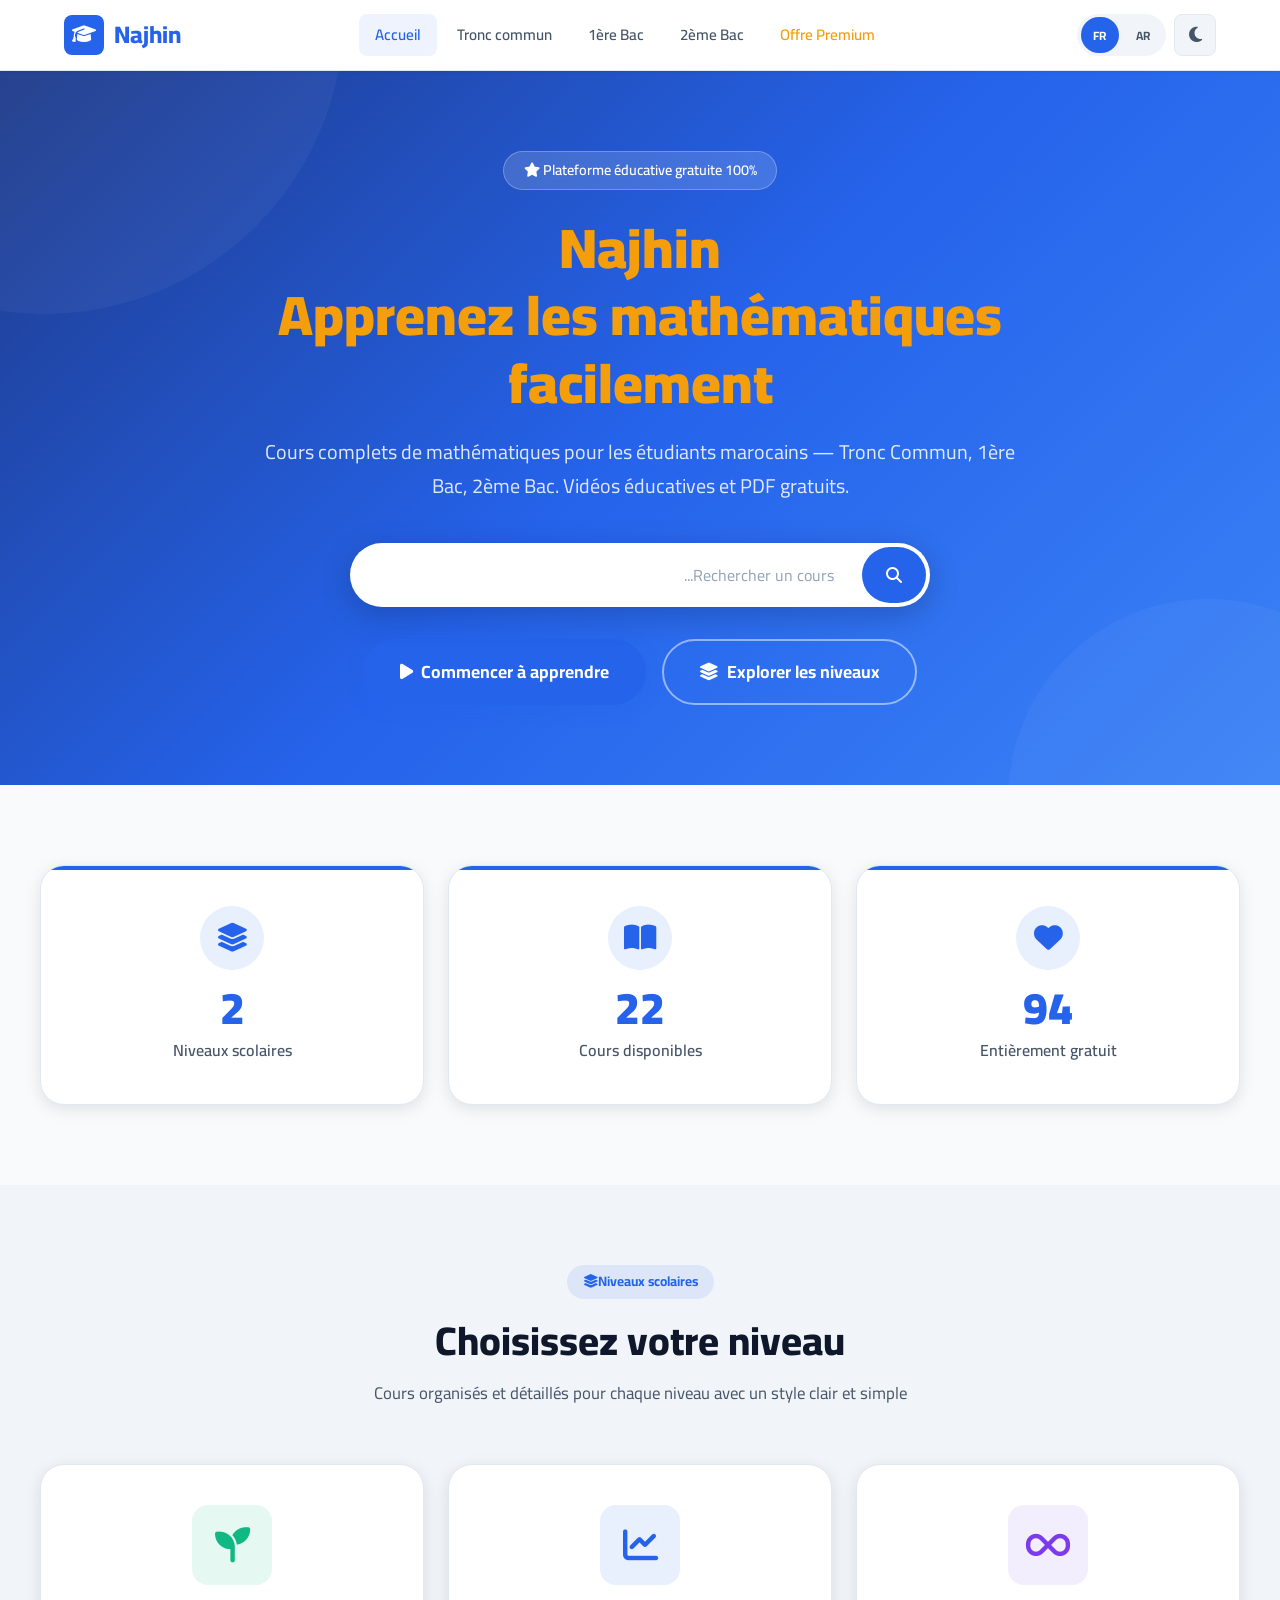
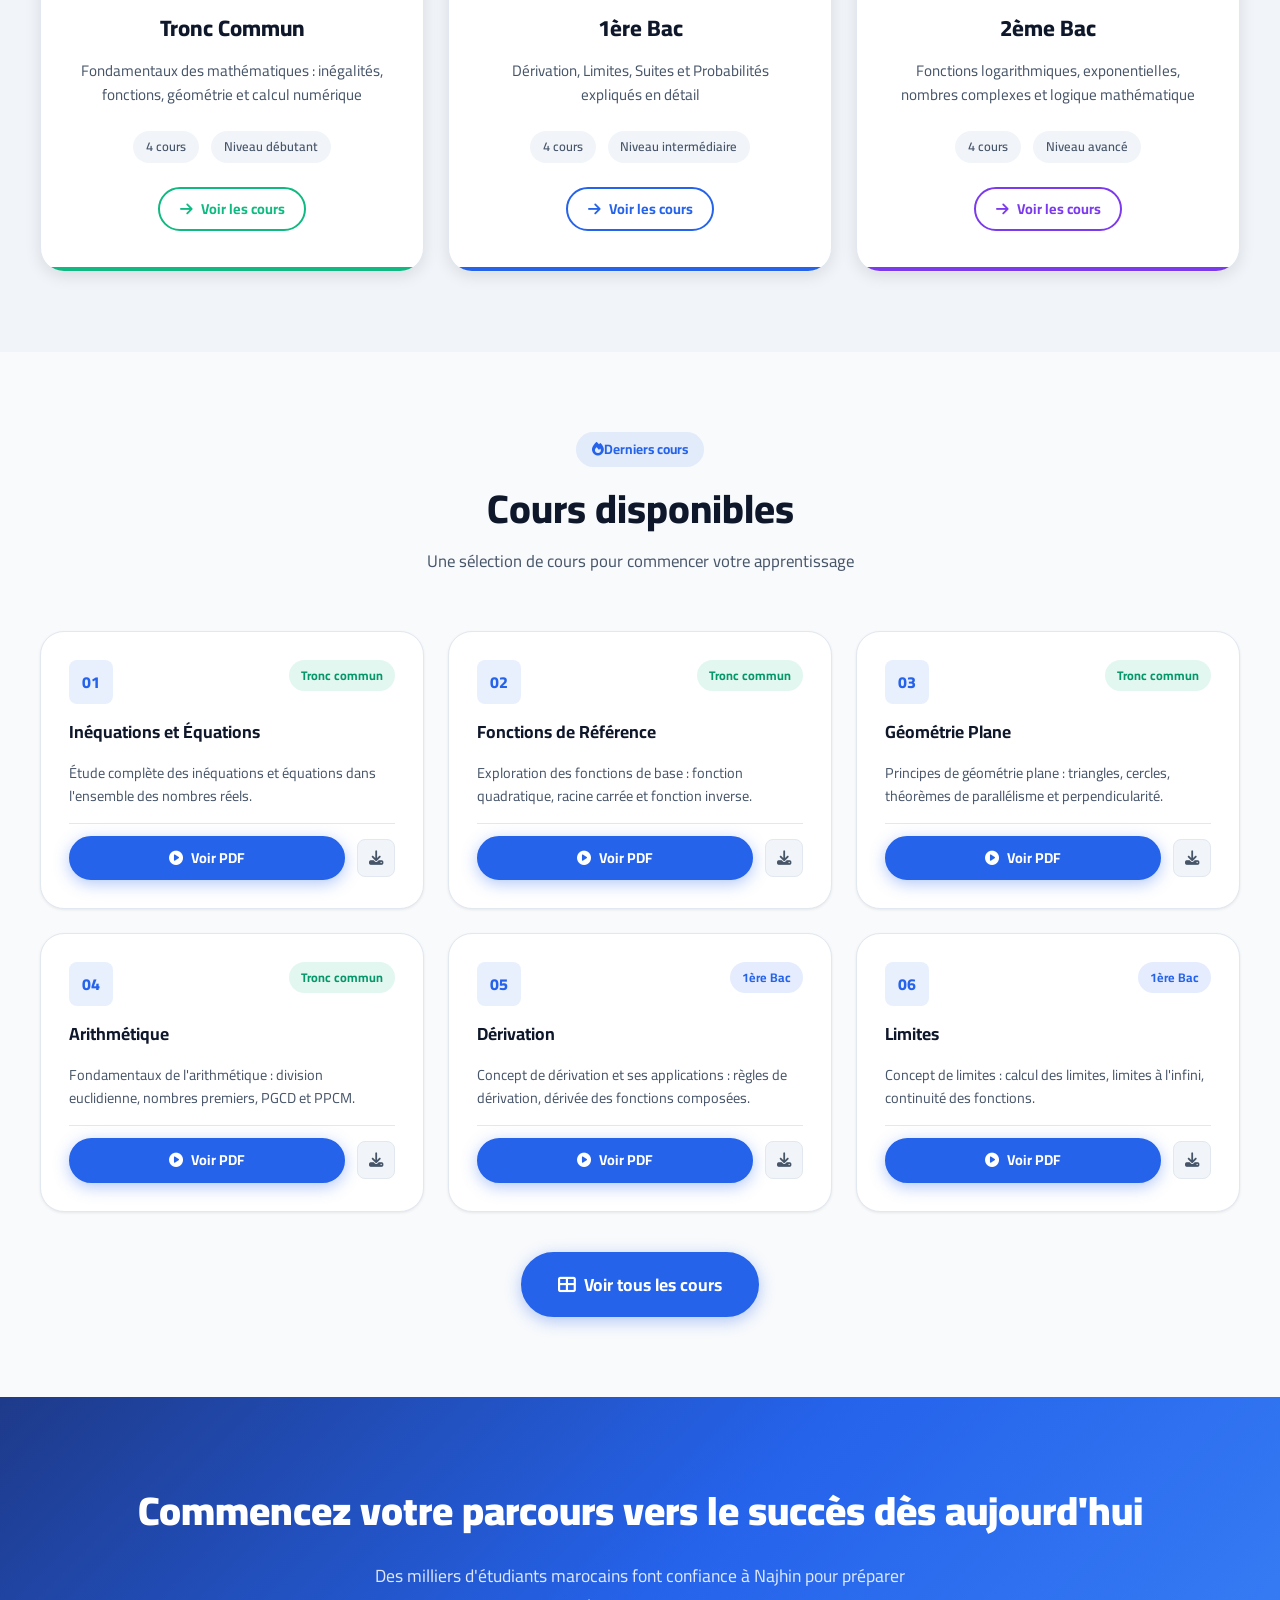
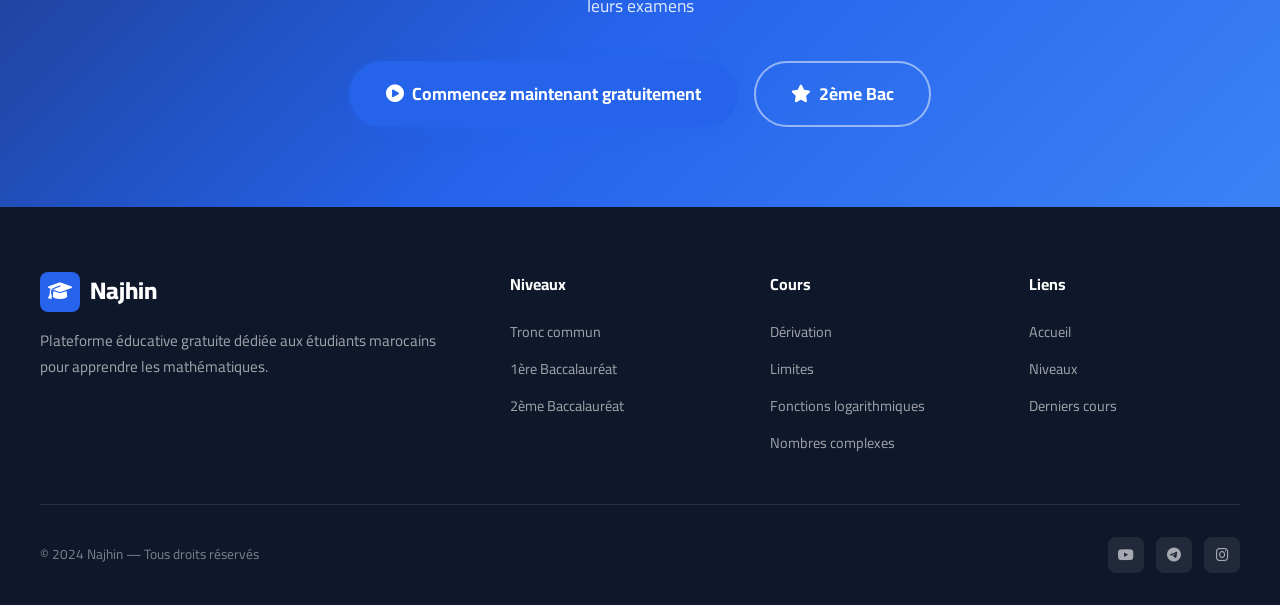
==== commit 19b23785: "Add files via upload" ====
--- a/index.html
+++ b/index.html
@@ -1,23 +1,21 @@
+<!-- index.html -->
 <!DOCTYPE html>
 <html lang="fr" dir="ltr">
 <head>
   <meta charset="UTF-8" />
   <meta name="viewport" content="width=device-width, initial-scale=1.0" />
-  <title>Najhin - Cours Maths Maroc (TC, 1BAC, 2BAC) | Najhin</title>
-
-  <meta name="description" content="Cours de mathématiques au Maroc pour TC, 1BAC et 2BAC avec vidéos, PDF et exercices corrigés. Plateforme Najhin pour apprendre les maths facilement." />
-  <meta name="keywords" content="math maroc, 2bac maroc, cours math 1bac, tc maroc, exercices math maroc, najhin, Najhin mathématiques" />
+  <title>Najhin | Cours de Maths Maroc - TC, 1BAC, 2BAC</title>
+  <meta name="description" content="Plateforme éducative gratuite de mathématiques pour les étudiants marocains. Cours complets, exercices corrigés et vidéos pour TC, 1BAC et 2BAC." />
+  <meta name="keywords" content="math maroc, cours maths 1bac, 2bac maroc, tc maroc, exercices maths, najhin" />
+  <meta name="author" content="Najhin" />
   <meta name="robots" content="index, follow" />
-  <meta name="author" content="Najhin" />
-
-  <!-- Fonts -->
+  
   <link rel="preconnect" href="https://fonts.googleapis.com" />
   <link rel="preconnect" href="https://fonts.gstatic.com" crossorigin />
   <link href="https://fonts.googleapis.com/css2?family=Cairo:wght@300;400;500;600;700;800;900&display=swap" rel="stylesheet" />
-  <!-- Icons -->
   <link rel="stylesheet" href="https://cdnjs.cloudflare.com/ajax/libs/font-awesome/6.5.0/css/all.min.css" />
-  <!-- Styles -->
   <link rel="stylesheet" href="css/style.css" />
+  <link rel="icon" type="image/x-icon" href="favicon.ico" />
 </head>
 <body class="page-home">
 
@@ -30,16 +28,18 @@
       </a>
 
       <div class="nav-links">
-        <a href="index.html" class="active">Accueil</a>
-        <a href="tronc.html">Tronc commun</a>
-        <a href="1bac.html">1ère Bac</a>
-        <a href="2bac.html">2ème Bac</a>
-        <a href="premium.html" style="color: #f59e0b;">
-          <i class="fas fa-crown"></i> Offre Premium
-        </a>
+        <a href="index.html" class="active" data-i18n="nav.home">Accueil</a>
+        <a href="tronc.html" data-i18n="nav.tronc">Tronc commun</a>
+        <a href="1bac.html" data-i18n="nav.1bac">1ère Bac</a>
+        <a href="2bac.html" data-i18n="nav.2bac">2ème Bac</a>
+        <a href="premium.html" class="premium-nav" data-i18n="nav.premium">Offre Premium</a>
       </div>
 
       <div class="nav-actions">
+        <div class="lang-switch">
+          <button class="lang-btn active" data-lang="fr">FR</button>
+          <button class="lang-btn" data-lang="ar">AR</button>
+        </div>
         <button class="btn-theme-toggle" aria-label="Changer le thème">
           <i class="fas fa-moon theme-icon"></i>
         </button>
@@ -51,11 +51,11 @@
 
     <!-- Mobile Menu -->
     <div class="mobile-menu">
-      <a href="index.html"><i class="fas fa-home"></i> Accueil</a>
-      <a href="tronc.html"><i class="fas fa-book"></i> Tronc commun</a>
-      <a href="1bac.html"><i class="fas fa-book-open"></i> 1ère Bac</a>
-      <a href="2bac.html"><i class="fas fa-star"></i> 2ème Bac</a>
-      <a href="premium.html"><i class="fas fa-crown"></i> Offre Premium</a>
+      <a href="index.html" data-i18n="nav.home">Accueil</a>
+      <a href="tronc.html" data-i18n="nav.tronc">Tronc commun</a>
+      <a href="1bac.html" data-i18n="nav.1bac">1ère Bac</a>
+      <a href="2bac.html" data-i18n="nav.2bac">2ème Bac</a>
+      <a href="premium.html" data-i18n="nav.premium">Offre Premium</a>
     </div>
   </nav>
 
@@ -63,14 +63,14 @@
   <section class="hero">
     <div class="hero-content">
       <div class="hero-badge">
-        <i class="fas fa-star" style="margin-left:0.4rem"></i>
-        Plateforme éducative gratuite 100%
+        <i class="fas fa-star"></i>
+        <span data-i18n="hero.badge">Plateforme éducative gratuite 100%</span>
       </div>
       <h1>
         <span>Najhin</span><br />
-        Apprenez les mathématiques facilement
+        <span data-i18n="hero.title">Apprenez les mathématiques facilement</span>
       </h1>
-      <p class="hero-subtitle">
+      <p class="hero-subtitle" data-i18n="hero.subtitle">
         Cours complets de mathématiques pour les étudiants marocains — Tronc Commun, 1ère Bac, 2ème Bac.
         Vidéos éducatives et PDF gratuits.
       </p>
@@ -81,8 +81,9 @@
           <input
             type="text"
             class="search-input"
-            placeholder="Rechercher un cours... (ex: Dérivation, Limites)"
+            placeholder="Rechercher un cours..."
             aria-label="Recherche dans les cours"
+            data-i18n-placeholder="search.placeholder"
           />
           <button class="search-btn" aria-label="Rechercher">
             <i class="fas fa-search"></i>
@@ -92,10 +93,10 @@
       </div>
 
       <div class="hero-cta-group">
-        <a href="tronc.html" class="btn btn-primary btn-lg">
+        <a href="tronc.html" class="btn btn-primary btn-lg" data-i18n="hero.cta1">
           <i class="fas fa-play"></i> Commencer à apprendre
         </a>
-        <a href="#levels" class="btn btn-outline btn-lg">
+        <a href="#levels" class="btn btn-outline btn-lg" data-i18n="hero.cta2">
           <i class="fas fa-layer-group"></i> Explorer les niveaux
         </a>
       </div>
@@ -108,18 +109,18 @@
       <div class="stats-grid">
         <div class="stat-card">
           <div class="stat-icon"><i class="fas fa-layer-group"></i></div>
-          <div class="stat-number" data-count="3" data-suffix="">3</div>
-          <div class="stat-label">Niveaux scolaires</div>
+          <div class="stat-number" data-count="3">3</div>
+          <div class="stat-label" data-i18n="stats.levels">Niveaux scolaires</div>
         </div>
         <div class="stat-card">
           <div class="stat-icon"><i class="fas fa-book-open"></i></div>
-          <div class="stat-number" data-count="24" data-suffix="+">24+</div>
-          <div class="stat-label">Cours disponibles</div>
+          <div class="stat-number" data-count="24">24+</div>
+          <div class="stat-label" data-i18n="stats.courses">Cours disponibles</div>
         </div>
         <div class="stat-card">
           <div class="stat-icon"><i class="fas fa-heart"></i></div>
-          <div class="stat-number" data-count="100" data-suffix="%">100%</div>
-          <div class="stat-label">Entièrement gratuit</div>
+          <div class="stat-number" data-count="100">100%</div>
+          <div class="stat-label" data-i18n="stats.free">Entièrement gratuit</div>
         </div>
       </div>
     </div>
@@ -129,9 +130,9 @@
   <section class="section section-alt" id="levels">
     <div class="container">
       <div class="section-header">
-        <div class="section-label"><i class="fas fa-layer-group" style="margin-left:0.35rem"></i>Niveaux scolaires</div>
-        <h2>Choisissez votre niveau</h2>
-        <p>Cours organisés et détaillés pour chaque niveau avec un style clair et simple</p>
+        <div class="section-label"><i class="fas fa-layer-group"></i><span data-i18n="levels.label">Niveaux scolaires</span></div>
+        <h2 data-i18n="levels.title">Choisissez votre niveau</h2>
+        <p data-i18n="levels.subtitle">Cours organisés et détaillés pour chaque niveau avec un style clair et simple</p>
       </div>
 
       <div class="levels-grid">
@@ -140,14 +141,14 @@
           <div class="level-icon">
             <i class="fas fa-seedling"></i>
           </div>
-          <h3>Tronc Commun</h3>
-          <p>Fondamentaux des mathématiques : inégalités, fonctions, géométrie et calcul numérique</p>
+          <h3 data-i18n="levels.tronc.title">Tronc Commun</h3>
+          <p data-i18n="levels.tronc.desc">Fondamentaux des mathématiques : inégalités, fonctions, géométrie et calcul numérique</p>
           <div class="level-meta">
-            <span class="badge">4 cours</span>
-            <span class="badge">Niveau débutant</span>
+            <span class="badge" data-i18n="levels.tronc.courses">4 cours</span>
+            <span class="badge" data-i18n="levels.tronc.level">Niveau débutant</span>
           </div>
           <span class="btn btn-outline-primary btn-sm" style="--primary:#10b981">
-            <i class="fas fa-arrow-left"></i> Voir les cours
+            <i class="fas fa-arrow-right"></i> <span data-i18n="levels.view">Voir les cours</span>
           </span>
         </a>
 
@@ -156,14 +157,14 @@
           <div class="level-icon">
             <i class="fas fa-chart-line"></i>
           </div>
-          <h3>1ère Bac</h3>
-          <p>Dérivation, Limites, Suites et Probabilités expliqués en détail</p>
+          <h3 data-i18n="levels.1bac.title">1ère Bac</h3>
+          <p data-i18n="levels.1bac.desc">Dérivation, Limites, Suites et Probabilités expliqués en détail</p>
           <div class="level-meta">
-            <span class="badge">4 cours</span>
-            <span class="badge">Niveau intermédiaire</span>
+            <span class="badge" data-i18n="levels.1bac.courses">4 cours</span>
+            <span class="badge" data-i18n="levels.1bac.level">Niveau intermédiaire</span>
           </div>
           <span class="btn btn-outline-primary btn-sm">
-            <i class="fas fa-arrow-left"></i> Voir les cours
+            <i class="fas fa-arrow-right"></i> <span data-i18n="levels.view">Voir les cours</span>
           </span>
         </a>
 
@@ -172,14 +173,14 @@
           <div class="level-icon">
             <i class="fas fa-infinity"></i>
           </div>
-          <h3>2ème Bac</h3>
-          <p>Fonctions logarithmiques, exponentielles, nombres complexes et logique mathématique</p>
+          <h3 data-i18n="levels.2bac.title">2ème Bac</h3>
+          <p data-i18n="levels.2bac.desc">Fonctions logarithmiques, exponentielles, nombres complexes et logique mathématique</p>
           <div class="level-meta">
-            <span class="badge">4 cours</span>
-            <span class="badge">Niveau avancé</span>
+            <span class="badge" data-i18n="levels.2bac.courses">4 cours</span>
+            <span class="badge" data-i18n="levels.2bac.level">Niveau avancé</span>
           </div>
           <span class="btn btn-outline-primary btn-sm" style="--primary:#7c3aed">
-            <i class="fas fa-arrow-left"></i> Voir les cours
+            <i class="fas fa-arrow-right"></i> <span data-i18n="levels.view">Voir les cours</span>
           </span>
         </a>
       </div>
@@ -190,9 +191,9 @@
   <section class="section" id="latest">
     <div class="container">
       <div class="section-header">
-        <div class="section-label"><i class="fas fa-fire" style="margin-left:0.35rem"></i>Derniers cours</div>
-        <h2>Cours disponibles</h2>
-        <p>Une sélection de cours pour commencer votre apprentissage</p>
+        <div class="section-label"><i class="fas fa-fire"></i><span data-i18n="latest.label">Derniers cours</span></div>
+        <h2 data-i18n="latest.title">Cours disponibles</h2>
+        <p data-i18n="latest.subtitle">Une sélection de cours pour commencer votre apprentissage</p>
       </div>
 
       <div class="lessons-grid" id="latest-lessons">
@@ -200,7 +201,7 @@
       </div>
 
       <div style="text-align:center;margin-top:2.5rem">
-        <a href="tronc.html" class="btn btn-primary btn-lg">
+        <a href="tronc.html" class="btn btn-primary btn-lg" data-i18n="latest.viewAll">
           <i class="fas fa-th-large"></i> Voir tous les cours
         </a>
       </div>
@@ -210,13 +211,13 @@
   <!-- ==================== CTA ==================== -->
   <section class="cta-section">
     <div class="container">
-      <h2>Commencez votre parcours vers le succès dès aujourd'hui</h2>
-      <p>Des milliers d’étudiants marocains font confiance à Najhin pour préparer leurs examens</p>
+      <h2 data-i18n="cta.title">Commencez votre parcours vers le succès dès aujourd'hui</h2>
+      <p data-i18n="cta.subtitle">Des milliers d'étudiants marocains font confiance à Najhin pour préparer leurs examens</p>
       <div class="cta-group">
-        <a href="tronc.html" class="btn btn-primary btn-lg">
+        <a href="tronc.html" class="btn btn-primary btn-lg" data-i18n="cta.button1">
           <i class="fas fa-play-circle"></i> Commencez maintenant gratuitement
         </a>
-        <a href="2bac.html" class="btn btn-outline btn-lg">
+        <a href="2bac.html" class="btn btn-outline btn-lg" data-i18n="cta.button2">
           <i class="fas fa-star"></i> 2ème Bac
         </a>
       </div>
@@ -231,18 +232,18 @@
           <div class="logo-icon"><i class="fas fa-graduation-cap"></i></div>
           <span>Najhin</span>
         </a>
-        <p style="margin-top:1rem">Plateforme éducative gratuite pour les étudiants marocains pour apprendre les mathématiques facilement et efficacement.</p>
+        <p data-i18n="footer.description">Plateforme éducative gratuite pour les étudiants marocains pour apprendre les mathématiques facilement et efficacement.</p>
       </div>
       <div class="footer-col">
-        <h4>Niveaux</h4>
+        <h4 data-i18n="footer.levels">Niveaux</h4>
         <ul>
-          <li><a href="tronc.html">Tronc commun</a></li>
-          <li><a href="1bac.html">1ère Bac</a></li>
-          <li><a href="2bac.html">2ème Bac</a></li>
+          <li><a href="tronc.html" data-i18n="footer.tronc">Tronc commun</a></li>
+          <li><a href="1bac.html" data-i18n="footer.1bac">1ère Bac</a></li>
+          <li><a href="2bac.html" data-i18n="footer.2bac">2ème Bac</a></li>
         </ul>
       </div>
       <div class="footer-col">
-        <h4>Cours</h4>
+        <h4 data-i18n="footer.courses">Cours</h4>
         <ul>
           <li><a href="lesson.html?slug=derivation">Dérivation</a></li>
           <li><a href="lesson.html?slug=limits">Limites</a></li>
@@ -251,16 +252,16 @@
         </ul>
       </div>
       <div class="footer-col">
-        <h4>Liens</h4>
+        <h4 data-i18n="footer.links">Liens</h4>
         <ul>
-          <li><a href="index.html">Accueil</a></li>
-          <li><a href="#levels">Niveaux</a></li>
-          <li><a href="#latest">Derniers cours</a></li>
+          <li><a href="index.html" data-i18n="footer.home">Accueil</a></li>
+          <li><a href="#levels" data-i18n="footer.levelsLink">Niveaux</a></li>
+          <li><a href="#latest" data-i18n="footer.latestLink">Derniers cours</a></li>
         </ul>
       </div>
     </div>
-    <div class="footer-bottom" style="max-width:1200px;margin:0 auto">
-      <p>© 2024 Najhin — Tous droits réservés</p>
+    <div class="footer-bottom">
+      <p>© 2024 Najhin — <span data-i18n="footer.rights">Tous droits réservés</span></p>
       <div class="footer-social">
         <a href="#" aria-label="YouTube"><i class="fab fa-youtube"></i></a>
         <a href="#" aria-label="Telegram"><i class="fab fa-telegram"></i></a>
@@ -274,6 +275,7 @@
     <i class="fas fa-chevron-up"></i>
   </button>
 
+  <script src="js/translations.js"></script>
   <script src="js/main.js"></script>
 </body>
 </html>
--- a/css/style.css
+++ b/css/style.css
@@ -1659,4 +1659,184 @@
   cursor: pointer;
 }
 
-
+/* css/style.css - Add language switcher styles */
+/* Add this to your existing CSS */
+
+/* Language Switcher */
+.lang-switch {
+  display: flex;
+  gap: 0.25rem;
+  background: var(--bg-section-alt);
+  border-radius: 50px;
+  padding: 0.2rem;
+  margin-left: 0.5rem;
+}
+
+.lang-btn {
+  padding: 0.4rem 0.8rem;
+  border-radius: 50px;
+  font-size: 0.75rem;
+  font-weight: 700;
+  background: transparent;
+  color: var(--text-secondary);
+  cursor: pointer;
+  transition: all 0.2s ease;
+  border: none;
+  font-family: var(--font);
+}
+
+.lang-btn.active {
+  background: var(--primary);
+  color: white;
+}
+
+.lang-btn:hover:not(.active) {
+  background: rgba(37, 99, 235, 0.1);
+  color: var(--primary);
+}
+
+/* RTL Support for Arabic */
+[dir="rtl"] .hero-cta-group .btn i,
+[dir="rtl"] .level-card .btn i,
+[dir="rtl"] .lesson-card-footer .btn i {
+  margin-left: 0.5rem;
+  margin-right: 0;
+}
+
+[dir="rtl"] .level-card .btn i {
+  transform: rotate(180deg);
+}
+
+[dir="rtl"] .lesson-card-footer .btn i {
+  transform: rotate(180deg);
+}
+
+[dir="rtl"] .breadcrumb .separator i {
+  transform: rotate(180deg);
+}
+
+[dir="rtl"] .correction-header i {
+  transform: rotate(180deg);
+}
+
+[dir="rtl"] .correction-header.open i {
+  transform: rotate(90deg);
+}
+
+[dir="rtl"] .exercise-question .toggle-icon i {
+  transform: rotate(0);
+}
+
+[dir="rtl"] .exercise-question.open .toggle-icon i {
+  transform: rotate(180deg);
+}
+
+/* Adjust spacing for RTL */
+[dir="rtl"] .search-wrapper .search-input {
+  text-align: right;
+}
+
+[dir="rtl"] .section-label i,
+[dir="rtl"] .pdf-section h3 i,
+[dir="rtl"] .video-label i {
+  margin-left: 0.35rem;
+  margin-right: 0;
+}
+
+/* Premium nav link */
+.premium-nav {
+  color: #f59e0b !important;
+}
+
+.premium-nav:hover {
+  background: rgba(245, 158, 11, 0.1) !important;
+}
+
+/* Responsive adjustments */
+@media (max-width: 768px) {
+  .lang-switch {
+    margin-left: 0;
+    margin-right: auto;
+  }
+  
+  .nav-actions {
+    gap: 0.5rem;
+  }
+}
+
+/* Language Switcher */
+.lang-switch {
+  display: flex;
+  gap: 0.25rem;
+  background: var(--bg-section-alt);
+  border-radius: 50px;
+  padding: 0.2rem;
+  margin-left: 0.5rem;
+}
+
+.lang-btn {
+  padding: 0.4rem 0.8rem;
+  border-radius: 50px;
+  font-size: 0.75rem;
+  font-weight: 700;
+  background: transparent;
+  color: var(--text-secondary);
+  cursor: pointer;
+  transition: all 0.2s ease;
+  border: none;
+  font-family: var(--font);
+}
+
+.lang-btn.active {
+  background: var(--primary);
+  color: white;
+}
+
+.lang-btn:hover:not(.active) {
+  background: rgba(37, 99, 235, 0.1);
+  color: var(--primary);
+}
+
+.premium-nav {
+  color: #f59e0b !important;
+}
+
+.premium-nav:hover {
+  background: rgba(245, 158, 11, 0.1) !important;
+}
+
+/* RTL Support */
+[dir="rtl"] .hero-cta-group .btn i,
+[dir="rtl"] .level-card .btn i,
+[dir="rtl"] .lesson-card-footer .btn i {
+  margin-left: 0.5rem;
+  margin-right: 0;
+}
+
+[dir="rtl"] .level-card .btn i,
+[dir="rtl"] .lesson-card-footer .btn i {
+  transform: rotate(180deg);
+}
+
+[dir="rtl"] .breadcrumb .separator i {
+  transform: rotate(180deg);
+}
+
+[dir="rtl"] .search-wrapper .search-input {
+  text-align: right;
+}
+
+[dir="rtl"] .section-label i,
+[dir="rtl"] .pdf-section h3 i,
+[dir="rtl"] .video-label i {
+  margin-left: 0.35rem;
+  margin-right: 0;
+}
+
+[dir="rtl"] .correction-header i {
+  transform: rotate(180deg);
+}
+
+[dir="rtl"] .correction-header.open i {
+  transform: rotate(90deg);
+}
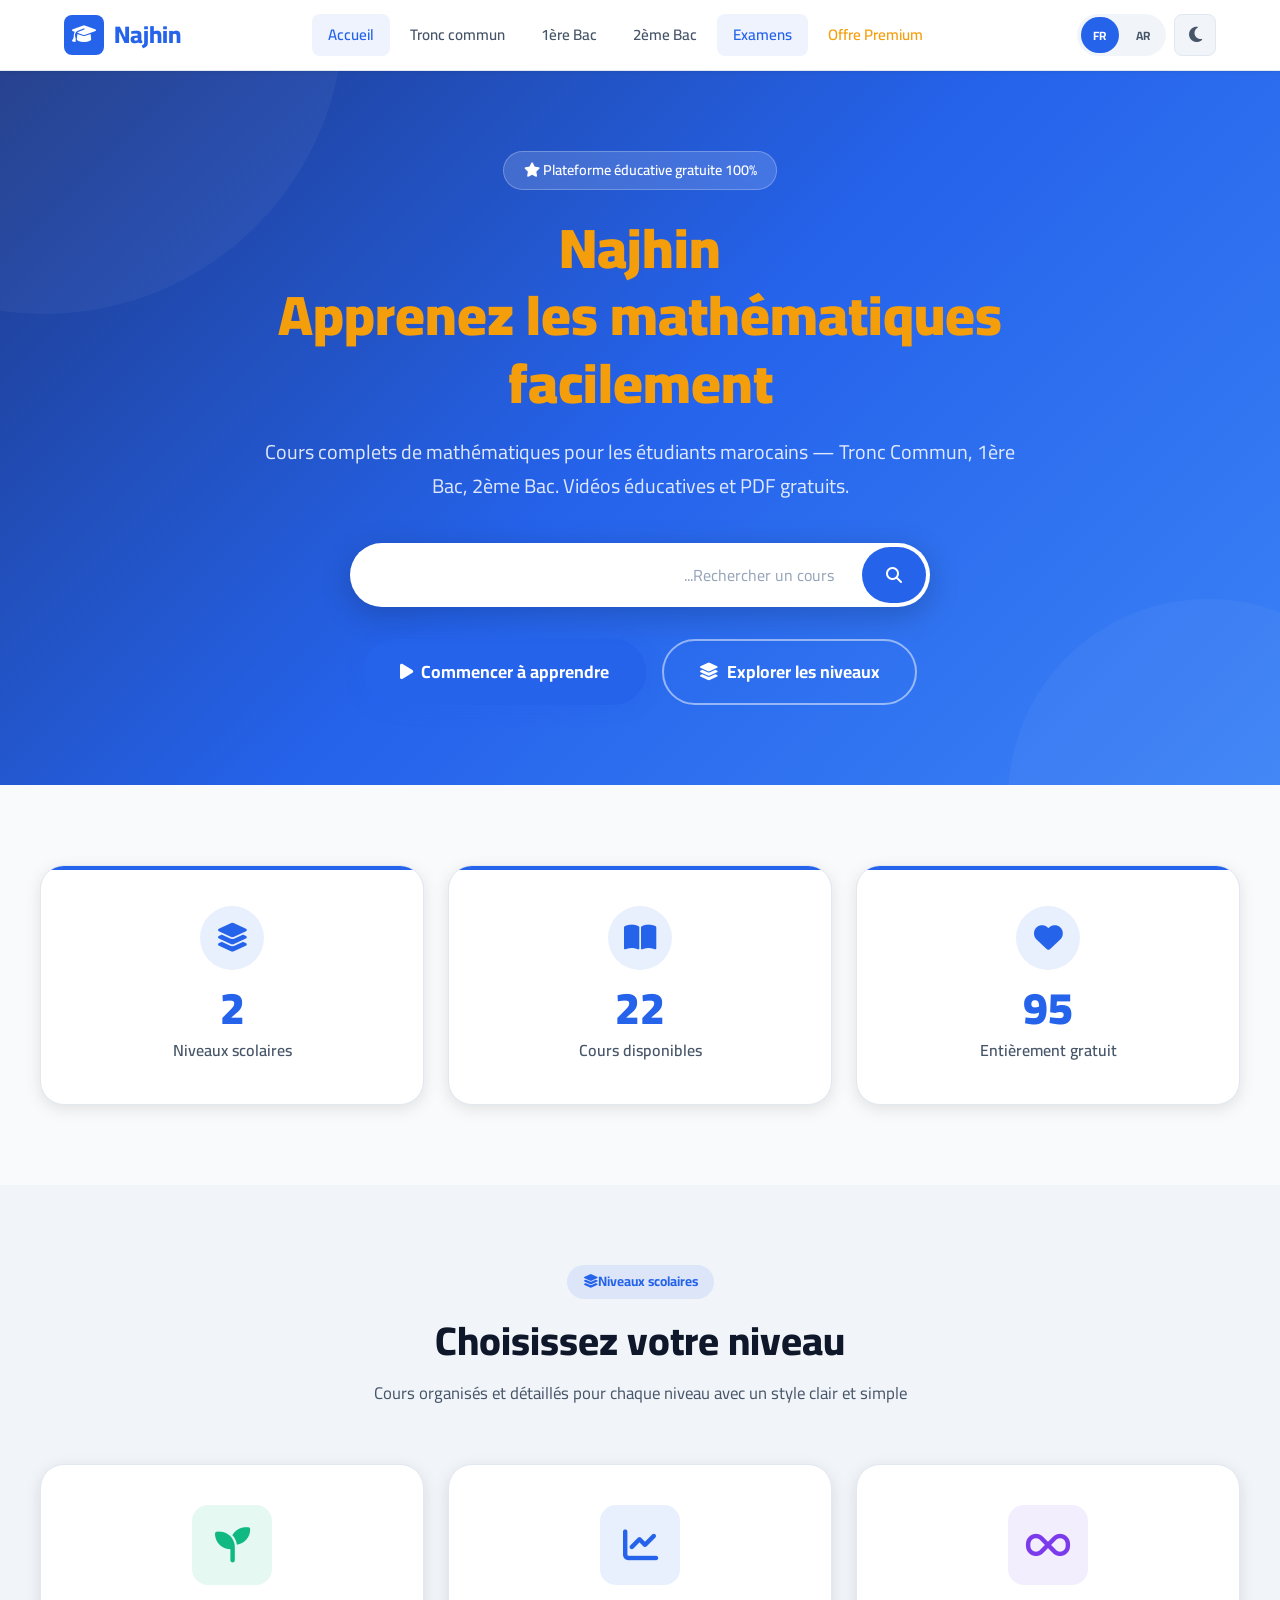
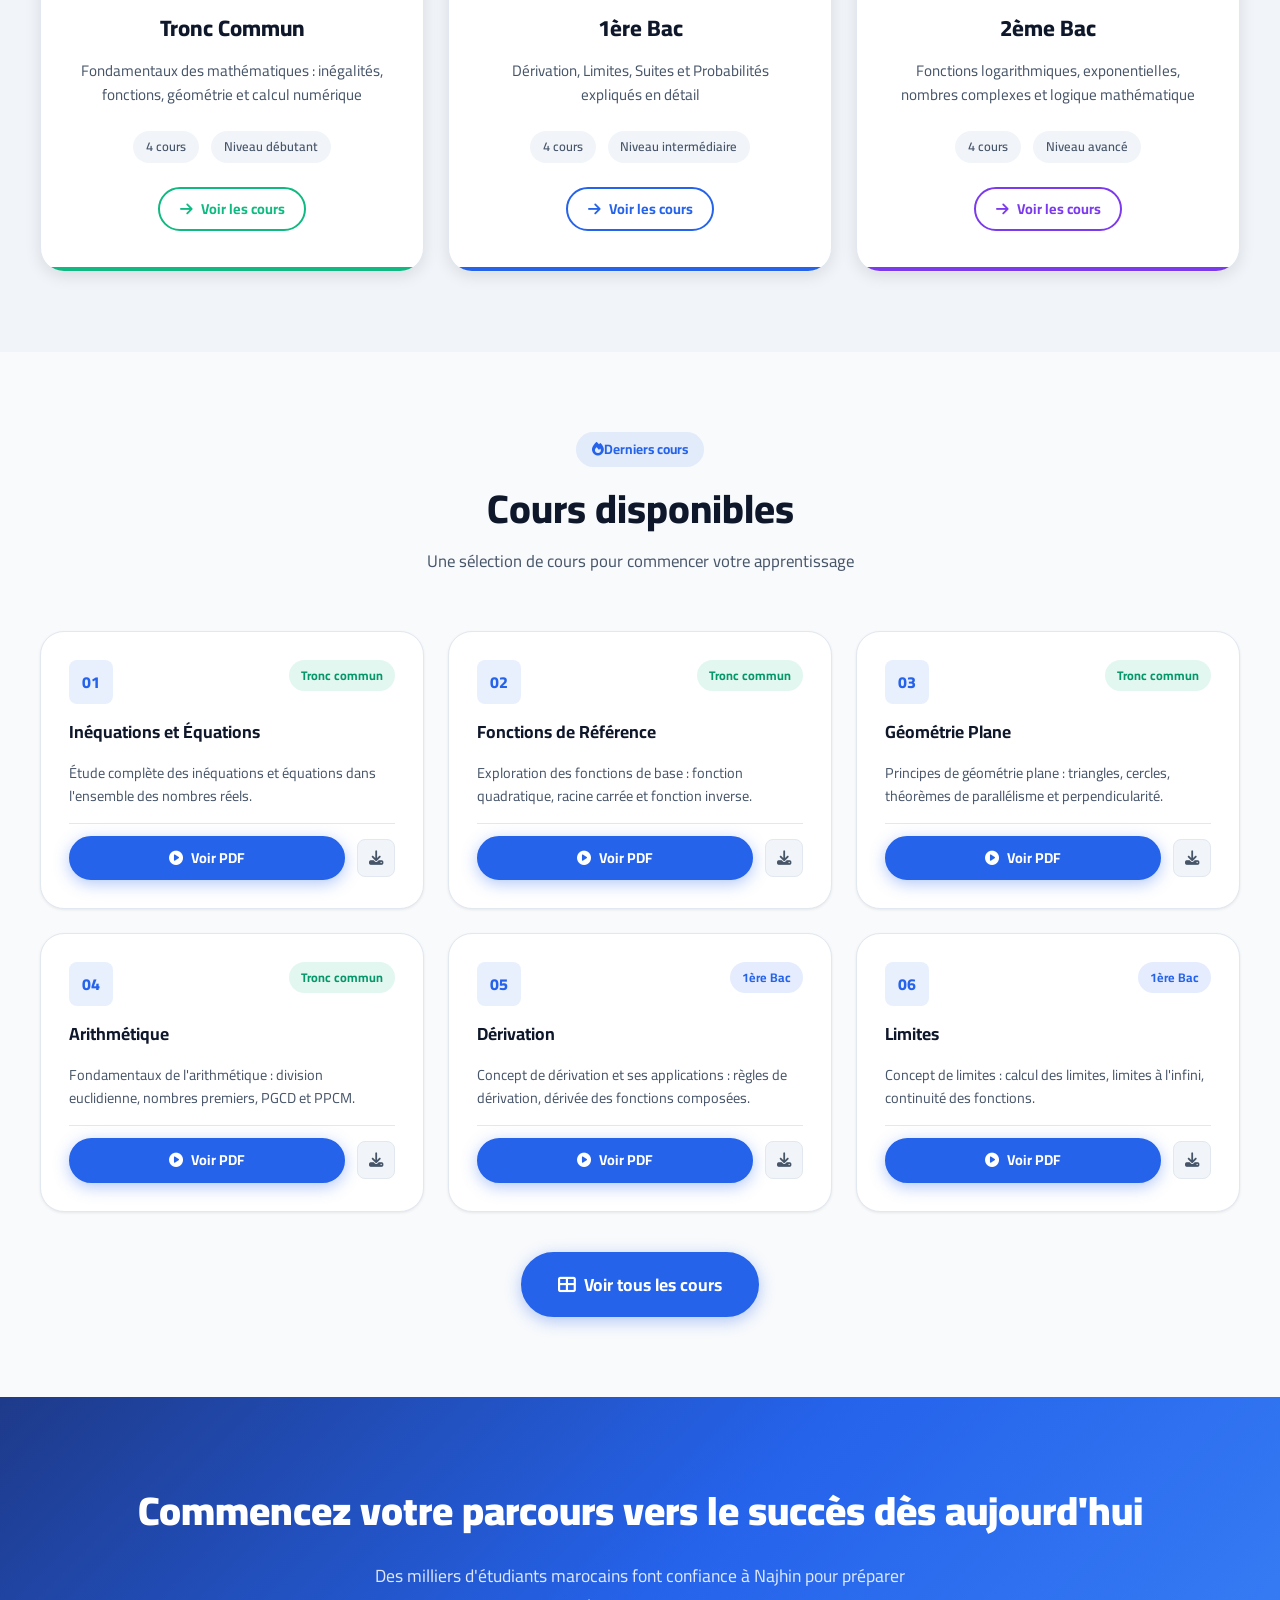
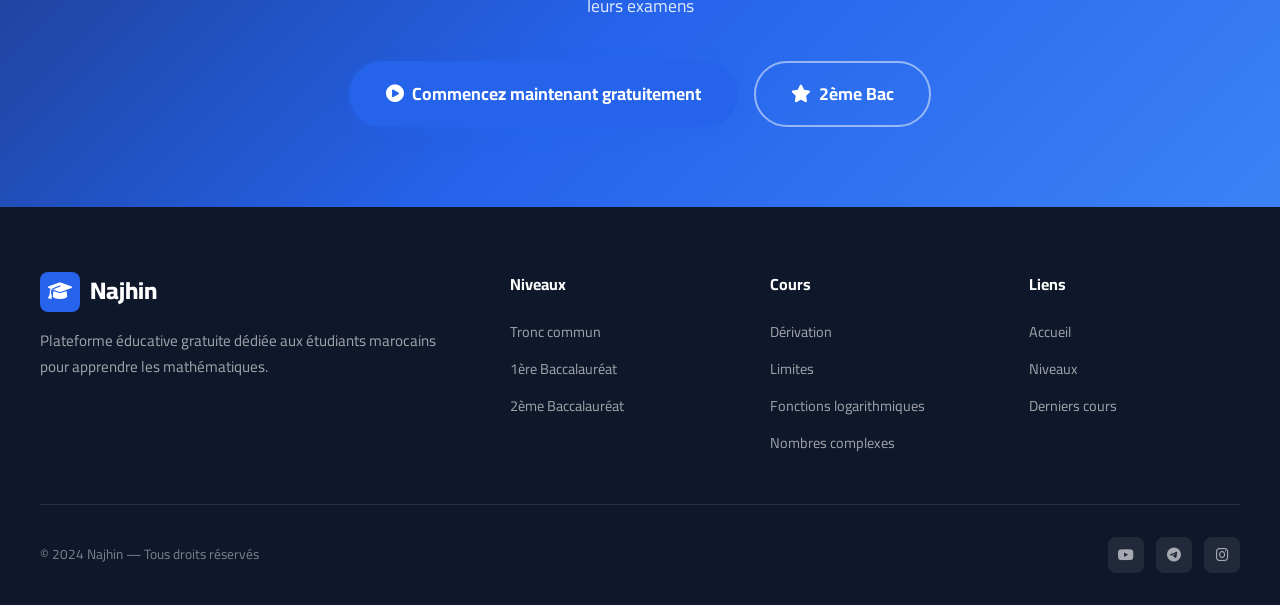
==== commit 793a6797: "Update index.html" ====
--- a/index.html
+++ b/index.html
@@ -32,6 +32,7 @@
         <a href="tronc.html" data-i18n="nav.tronc">Tronc commun</a>
         <a href="1bac.html" data-i18n="nav.1bac">1ère Bac</a>
         <a href="2bac.html" data-i18n="nav.2bac">2ème Bac</a>
+        <a href="exams.html" class="active" data-i18n="nav.exams">Examens</a>
         <a href="premium.html" class="premium-nav" data-i18n="nav.premium">Offre Premium</a>
       </div>
 
@@ -55,6 +56,7 @@
       <a href="tronc.html" data-i18n="nav.tronc">Tronc commun</a>
       <a href="1bac.html" data-i18n="nav.1bac">1ère Bac</a>
       <a href="2bac.html" data-i18n="nav.2bac">2ème Bac</a>
+      <a href="exams.html" class="active" data-i18n="nav.exams">Examens</a>
       <a href="premium.html" data-i18n="nav.premium">Offre Premium</a>
     </div>
   </nav>
--- a/css/style.css
+++ b/css/style.css
@@ -1840,3 +1840,451 @@
 [dir="rtl"] .correction-header.open i {
   transform: rotate(90deg);
 }
+
+
+
+
+
+/* Exams Page - Clean & Professional */
+
+/* Filters Bar */
+.filters-bar {
+  display: flex;
+  gap: 1rem;
+  justify-content: center;
+  flex-wrap: wrap;
+  background: var(--bg-card);
+  padding: 1.5rem;
+  border-radius: 20px;
+  box-shadow: var(--shadow-sm);
+  border: 1px solid var(--border);
+}
+
+.filter-select {
+  padding: 0.7rem 1.2rem;
+  border-radius: 12px;
+  border: 1px solid var(--border);
+  background: var(--bg);
+  color: var(--text-primary);
+  font-family: var(--font);
+  font-size: 0.9rem;
+  cursor: pointer;
+}
+
+/* Exam Container */
+#exam-container {
+  min-height: 400px;
+}
+
+.exam-placeholder {
+  text-align: center;
+  padding: 4rem;
+  background: var(--bg-card);
+  border-radius: 24px;
+  border: 1px solid var(--border);
+}
+
+.exam-placeholder i {
+  font-size: 4rem;
+  color: var(--text-muted);
+  margin-bottom: 1rem;
+}
+
+.exam-placeholder h3 {
+  font-size: 1.3rem;
+  margin-bottom: 0.5rem;
+}
+
+.exam-placeholder p {
+  color: var(--text-muted);
+}
+
+/* Exam Card */
+.exam-card {
+  background: var(--bg-card);
+  border-radius: 24px;
+  border: 1px solid var(--border);
+  overflow: hidden;
+}
+
+.exam-header {
+  display: flex;
+  justify-content: space-between;
+  align-items: center;
+  padding: 1.5rem 2rem;
+  background: linear-gradient(135deg, #1e3a8a20, #3b82f620);
+  border-bottom: 1px solid var(--border);
+  flex-wrap: wrap;
+  gap: 1rem;
+}
+
+.exam-header h2 {
+  font-size: 1.3rem;
+  margin: 0;
+  display: flex;
+  align-items: center;
+  gap: 0.5rem;
+}
+
+.btn-full-exam {
+  padding: 0.5rem 1.2rem;
+  background: #ef4444;
+  color: white;
+  border: none;
+  border-radius: 30px;
+  cursor: pointer;
+  font-family: var(--font);
+  font-weight: 600;
+  font-size: 0.85rem;
+  transition: all 0.3s;
+}
+
+.btn-full-exam:hover {
+  background: #dc2626;
+  transform: translateY(-2px);
+}
+
+/* Exercises Grid */
+.exercises-grid {
+  display: grid;
+  grid-template-columns: repeat(2, 1fr);
+  gap: 1rem;
+  padding: 1.5rem;
+}
+
+.exercise-card {
+  background: var(--bg-section-alt);
+  border-radius: 16px;
+  padding: 1.2rem;
+  border: 1px solid var(--border);
+  transition: all 0.3s;
+}
+
+.exercise-card:hover {
+  transform: translateY(-2px);
+  box-shadow: var(--shadow-md);
+}
+
+.exercise-header {
+  display: flex;
+  justify-content: space-between;
+  align-items: center;
+  margin-bottom: 1rem;
+  flex-wrap: wrap;
+  gap: 0.5rem;
+}
+
+.exercise-number {
+  font-weight: 800;
+  font-size: 1rem;
+  color: var(--primary);
+}
+
+.exercise-lesson {
+  font-size: 0.7rem;
+  padding: 0.2rem 0.6rem;
+  background: rgba(59, 130, 246, 0.1);
+  border-radius: 20px;
+  color: #3b82f6;
+}
+
+.exercise-buttons {
+  display: flex;
+  gap: 0.8rem;
+}
+
+.btn-enonce, .btn-correction {
+  flex: 1;
+  padding: 0.6rem 0;
+  border: none;
+  border-radius: 12px;
+  font-family: var(--font);
+  font-weight: 600;
+  font-size: 0.8rem;
+  cursor: pointer;
+  transition: all 0.3s;
+  display: flex;
+  align-items: center;
+  justify-content: center;
+  gap: 0.4rem;
+}
+
+.btn-enonce {
+  background: #3b82f6;
+  color: white;
+}
+
+.btn-enonce:hover {
+  background: #2563eb;
+  transform: translateY(-2px);
+}
+
+.btn-correction {
+  background: #10b981;
+  color: white;
+}
+
+.btn-correction:hover {
+  background: #059669;
+  transform: translateY(-2px);
+}
+
+/* PDF Modal */
+.modal-pdf {
+  max-width: 900px;
+  width: 95%;
+  max-height: 85vh;
+  background: var(--bg-card);
+  border-radius: 20px;
+  overflow: hidden;
+  display: flex;
+  flex-direction: column;
+}
+
+.modal-pdf .modal-header {
+  display: flex;
+  justify-content: space-between;
+  align-items: center;
+  padding: 1rem 1.5rem;
+  background: var(--bg-section-alt);
+  border-bottom: 1px solid var(--border);
+}
+
+.modal-pdf .modal-header h3 {
+  margin: 0;
+  font-size: 1rem;
+}
+
+.modal-pdf .modal-body {
+  flex: 1;
+  padding: 1rem;
+  background: #f5f5f5;
+  min-height: 500px;
+}
+
+.modal-pdf .modal-body iframe {
+  width: 100%;
+  height: 500px;
+  border-radius: 12px;
+  background: white;
+}
+
+.modal-pdf .modal-footer {
+  display: flex;
+  justify-content: flex-end;
+  gap: 1rem;
+  padding: 1rem 1.5rem;
+  border-top: 1px solid var(--border);
+}
+
+.close-modal {
+  background: none;
+  border: none;
+  font-size: 1.5rem;
+  cursor: pointer;
+  color: var(--text-muted);
+  transition: all 0.2s;
+}
+
+.close-modal:hover {
+  color: #ef4444;
+}
+
+/* Responsive */
+@media (max-width: 768px) {
+  .exercises-grid {
+    grid-template-columns: 1fr;
+  }
+  
+  .exam-header {
+    flex-direction: column;
+    text-align: center;
+  }
+  
+  .exercise-buttons {
+    flex-direction: column;
+  }
+  
+  .modal-pdf .modal-body iframe {
+    height: 350px;
+  }
+}
+
+
+/* PDF Modal - Fixed Centered */
+.pdf-modal-container {
+  position: fixed;
+  top: 0;
+  left: 0;
+  width: 100%;
+  height: 100%;
+  z-index: 10000;
+  display: flex;
+  align-items: center;
+  justify-content: center;
+}
+
+.pdf-modal-overlay {
+  position: absolute;
+  top: 0;
+  left: 0;
+  width: 100%;
+  height: 100%;
+  background: rgba(0, 0, 0, 0.8);
+  backdrop-filter: blur(5px);
+}
+
+.pdf-modal {
+  position: relative;
+  width: 90%;
+  max-width: 1000px;
+  max-height: 85vh;
+  background: var(--bg-card);
+  border-radius: 24px;
+  overflow: hidden;
+  display: flex;
+  flex-direction: column;
+  z-index: 10001;
+  box-shadow: 0 25px 50px -12px rgba(0, 0, 0, 0.5);
+  animation: modalSlideIn 0.3s ease;
+}
+
+@keyframes modalSlideIn {
+  from {
+    opacity: 0;
+    transform: scale(0.95) translateY(-20px);
+  }
+  to {
+    opacity: 1;
+    transform: scale(1) translateY(0);
+  }
+}
+
+.pdf-modal-header {
+  display: flex;
+  justify-content: space-between;
+  align-items: center;
+  padding: 1rem 1.5rem;
+  background: linear-gradient(135deg, #1e3a8a, #3b82f6);
+  color: white;
+}
+
+.pdf-modal-header h3 {
+  margin: 0;
+  font-size: 1rem;
+  display: flex;
+  align-items: center;
+  gap: 0.5rem;
+}
+
+.pdf-modal-close {
+  background: none;
+  border: none;
+  font-size: 1.8rem;
+  cursor: pointer;
+  color: white;
+  transition: all 0.2s;
+  line-height: 1;
+  padding: 0;
+  width: 32px;
+  height: 32px;
+  display: flex;
+  align-items: center;
+  justify-content: center;
+  border-radius: 50%;
+}
+
+.pdf-modal-close:hover {
+  background: rgba(255, 255, 255, 0.2);
+  transform: rotate(90deg);
+}
+
+.pdf-modal-body {
+  flex: 1;
+  padding: 1rem;
+  background: #f1f5f9;
+  min-height: 500px;
+  overflow: auto;
+}
+
+.pdf-modal-body iframe {
+  width: 100%;
+  height: 500px;
+  border-radius: 12px;
+  background: white;
+  border: none;
+}
+
+.pdf-modal-footer {
+  display: flex;
+  justify-content: flex-end;
+  gap: 1rem;
+  padding: 1rem 1.5rem;
+  border-top: 1px solid var(--border);
+  background: var(--bg-card);
+}
+
+.btn-download {
+  padding: 0.5rem 1.2rem;
+  background: #ef4444;
+  color: white;
+  border: none;
+  border-radius: 30px;
+  cursor: pointer;
+  font-family: var(--font);
+  font-weight: 600;
+  font-size: 0.85rem;
+  text-decoration: none;
+  display: inline-flex;
+  align-items: center;
+  gap: 0.5rem;
+  transition: all 0.3s;
+}
+
+.btn-download:hover {
+  background: #dc2626;
+  transform: translateY(-2px);
+}
+
+.btn-close {
+  padding: 0.5rem 1.2rem;
+  background: var(--bg-section-alt);
+  color: var(--text-primary);
+  border: 1px solid var(--border);
+  border-radius: 30px;
+  cursor: pointer;
+  font-family: var(--font);
+  font-weight: 600;
+  font-size: 0.85rem;
+  transition: all 0.3s;
+}
+
+.btn-close:hover {
+  background: var(--border);
+}
+
+/* Responsive */
+@media (max-width: 768px) {
+  .pdf-modal {
+    width: 95%;
+    max-height: 90vh;
+  }
+  
+  .pdf-modal-body {
+    min-height: 350px;
+  }
+  
+  .pdf-modal-body iframe {
+    height: 350px;
+  }
+  
+  .pdf-modal-footer {
+    flex-wrap: wrap;
+  }
+  
+  .btn-download, .btn-close {
+    flex: 1;
+    text-align: center;
+    justify-content: center;
+  }
+}
